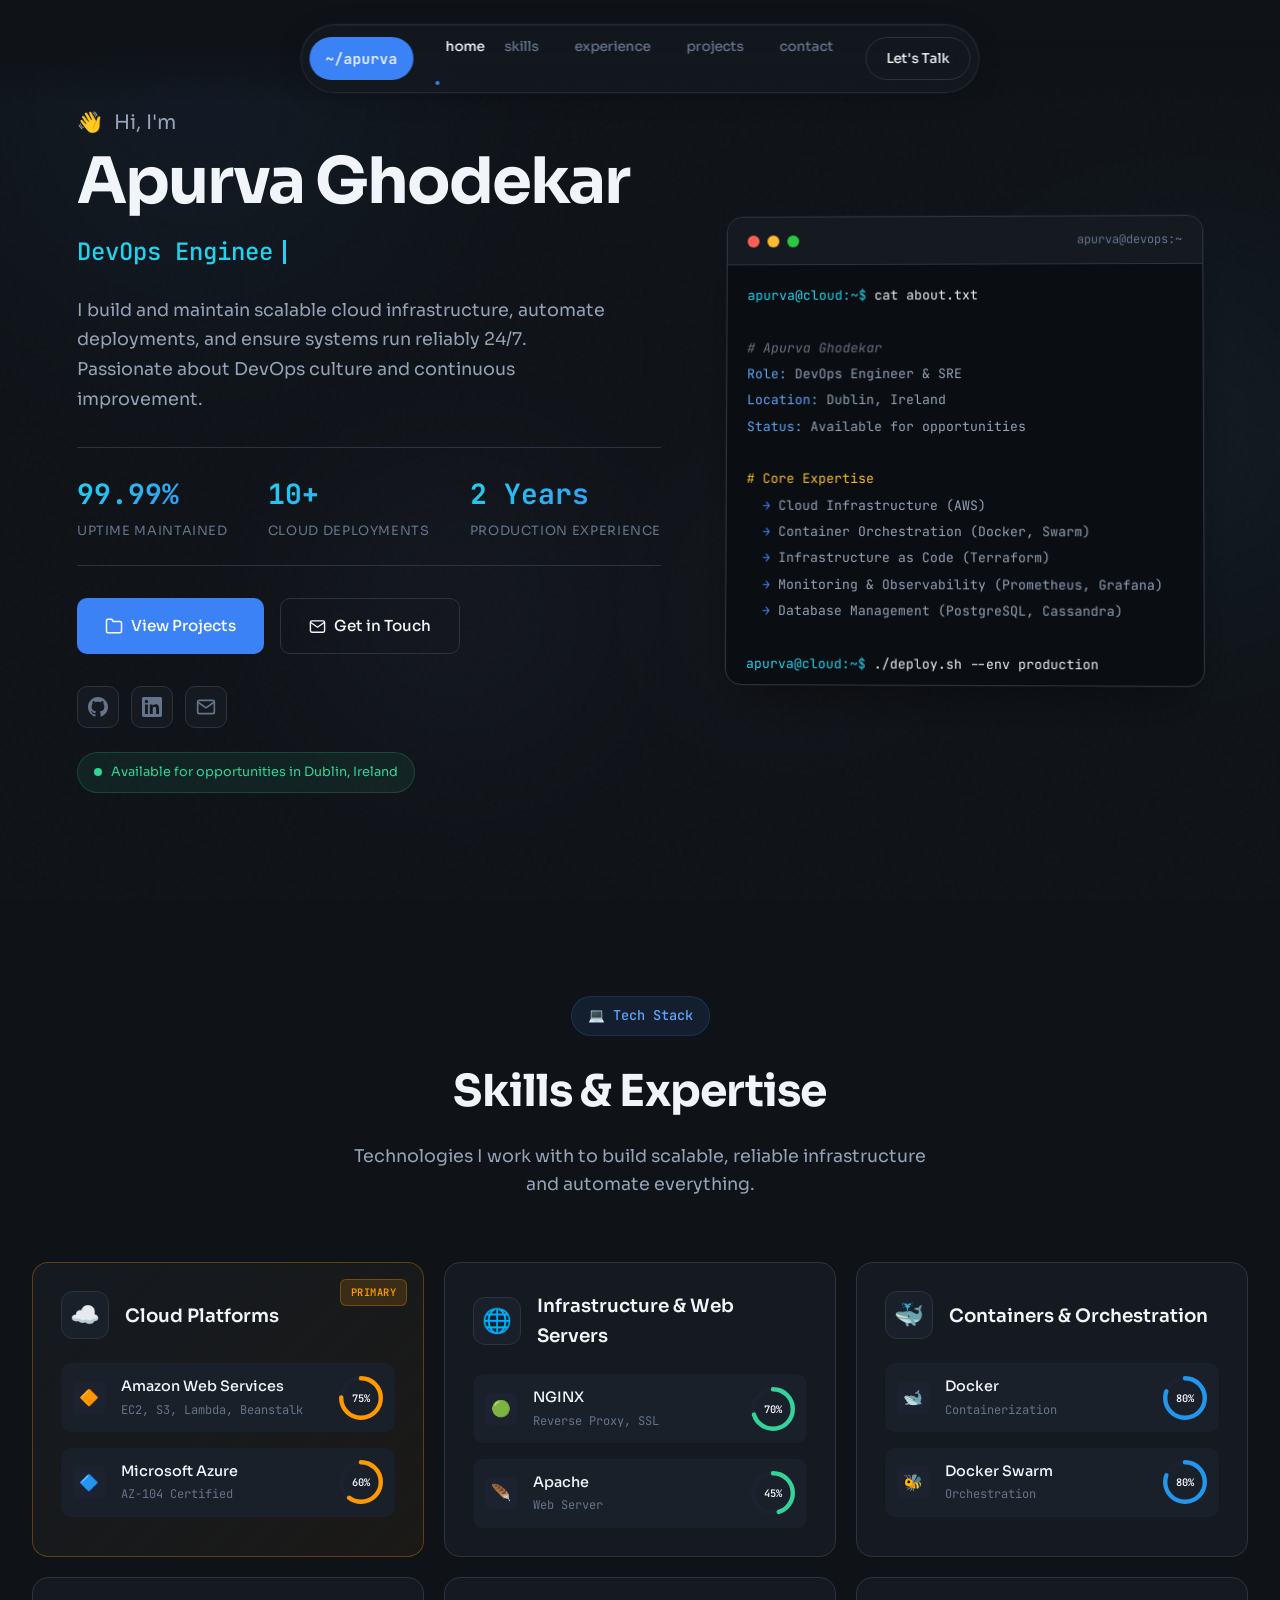
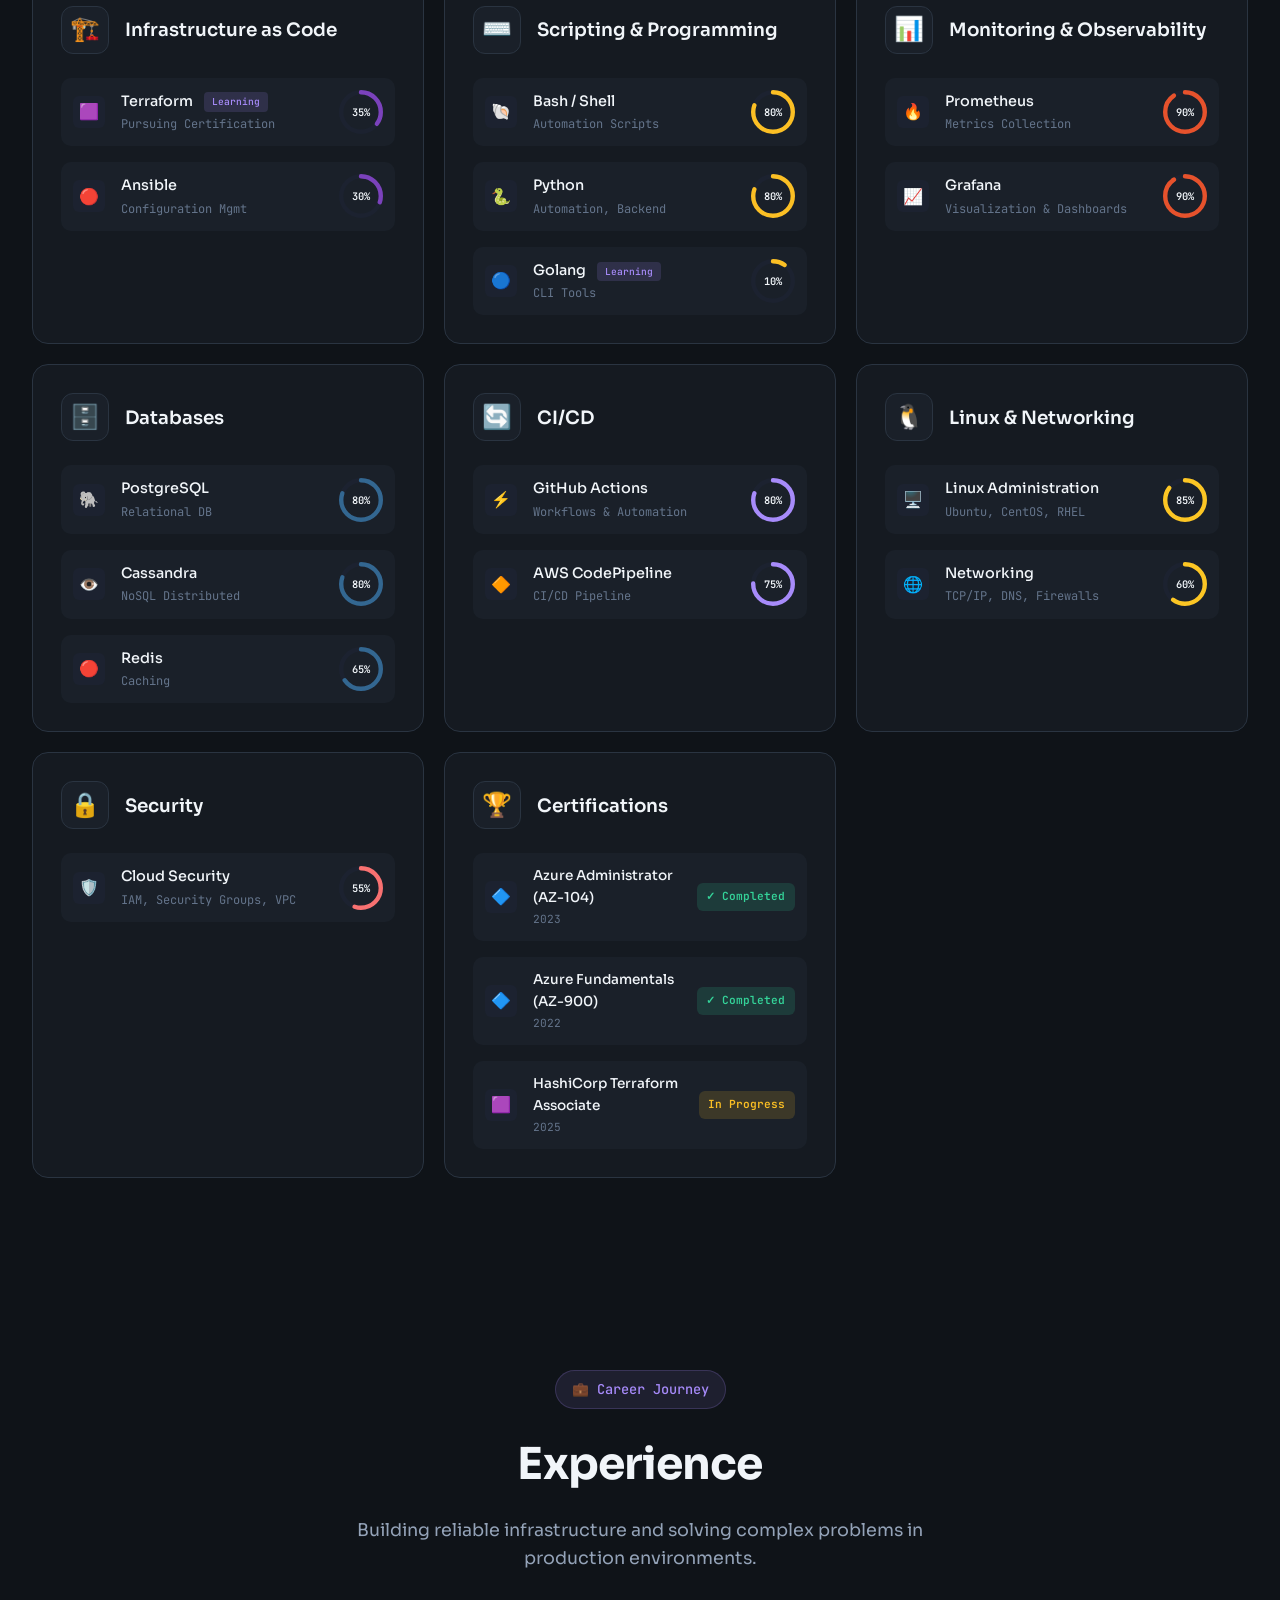
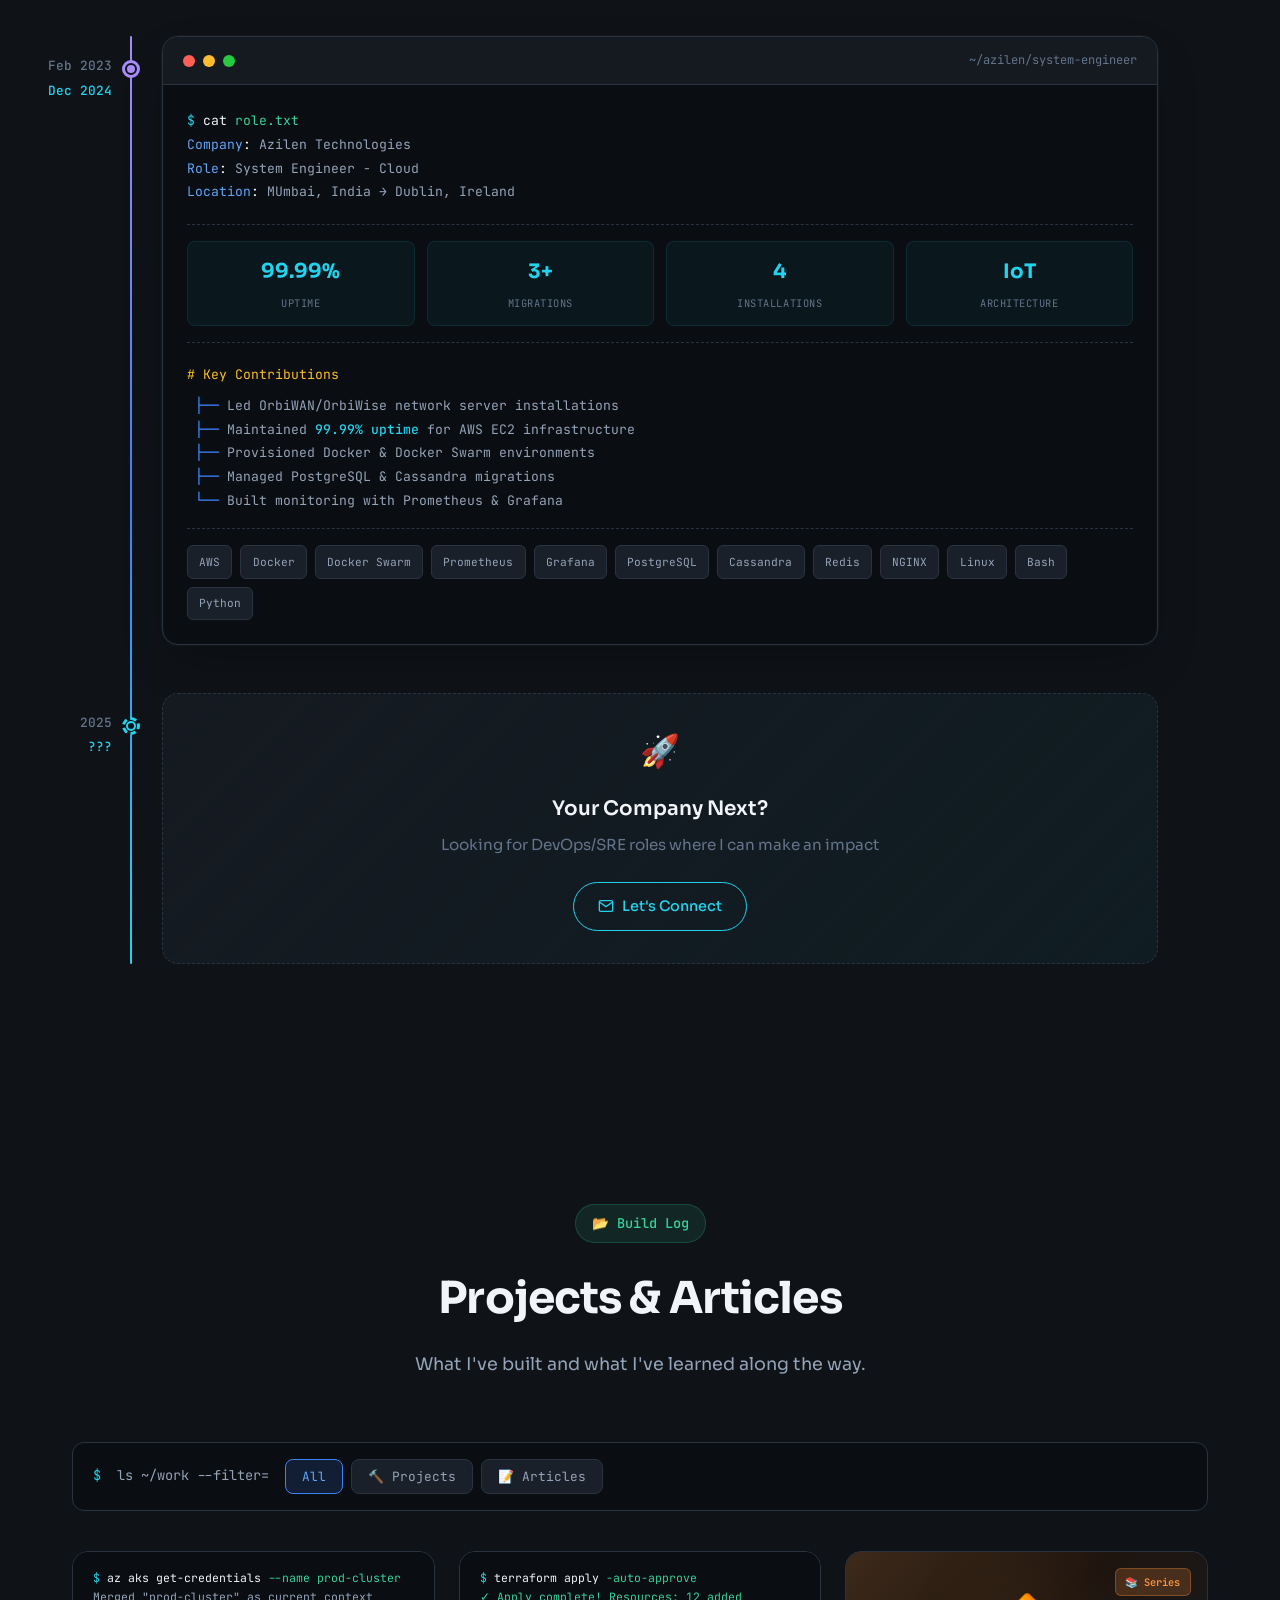
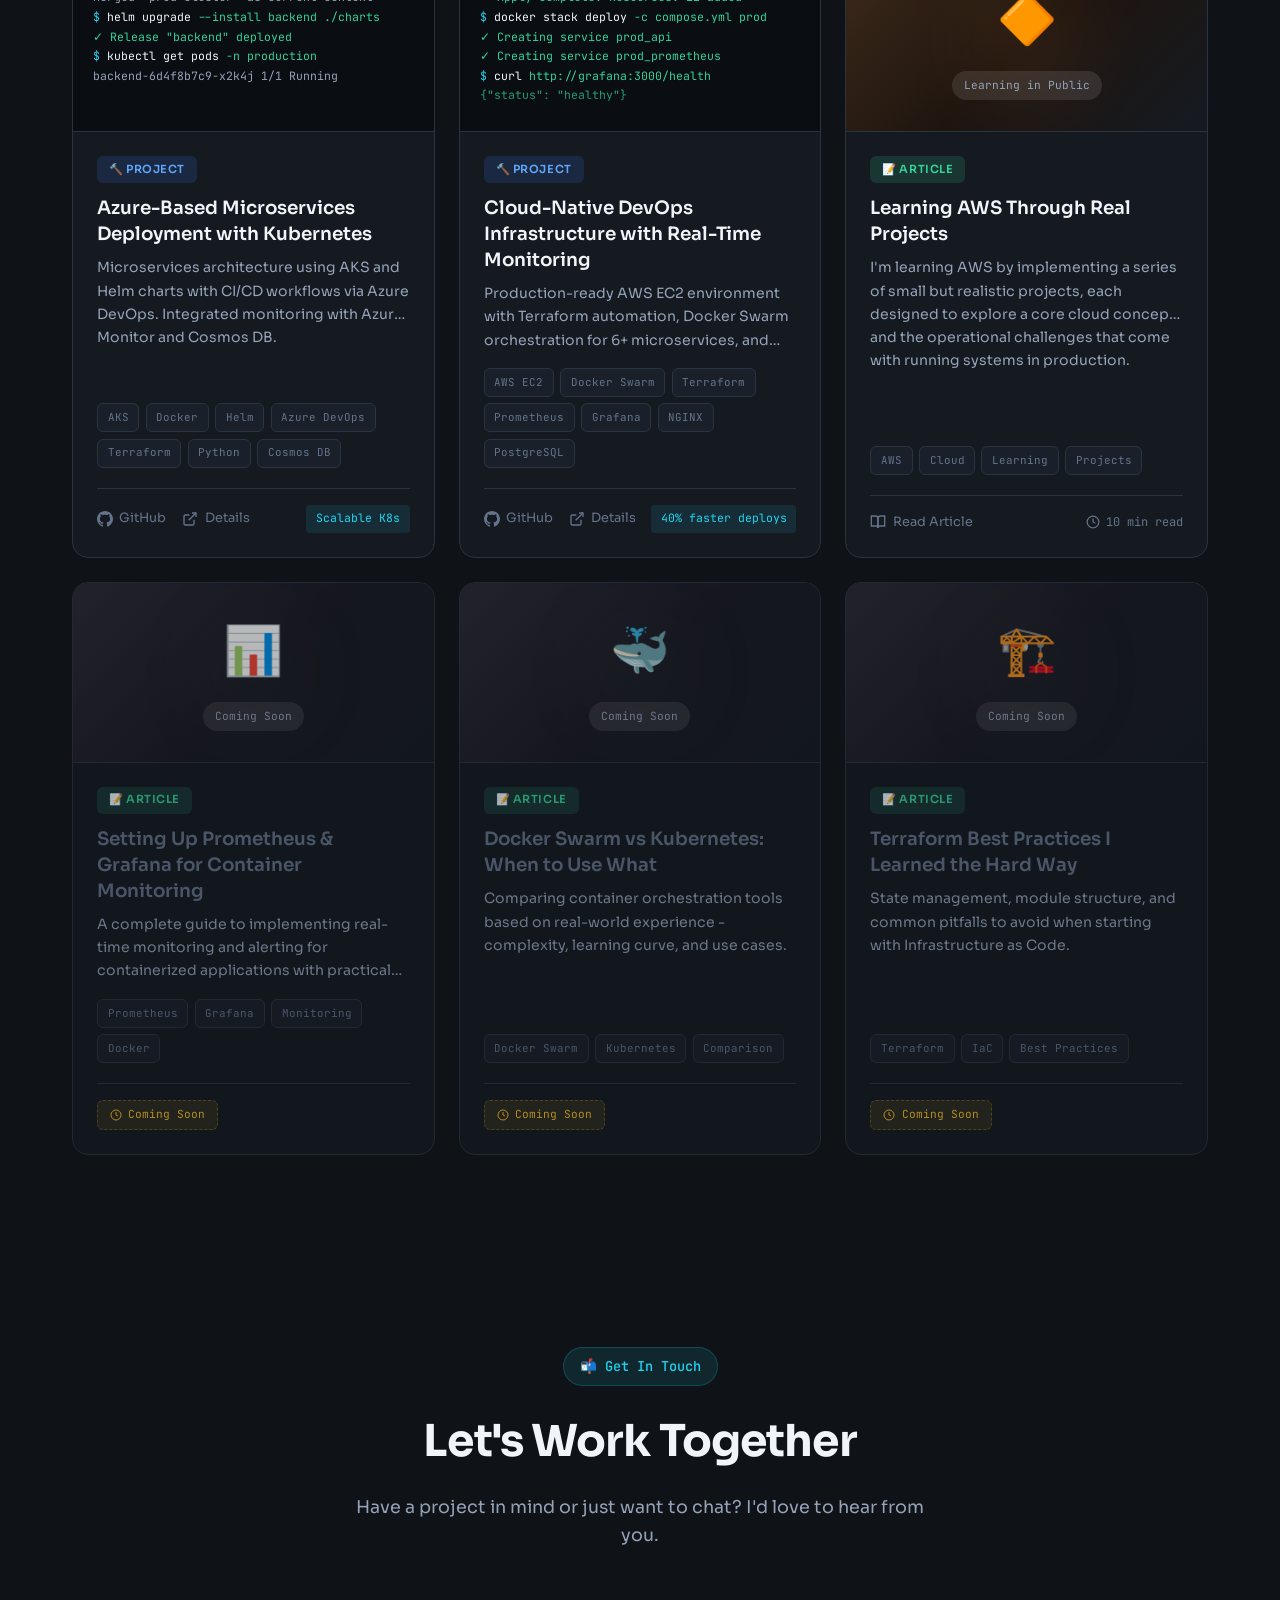
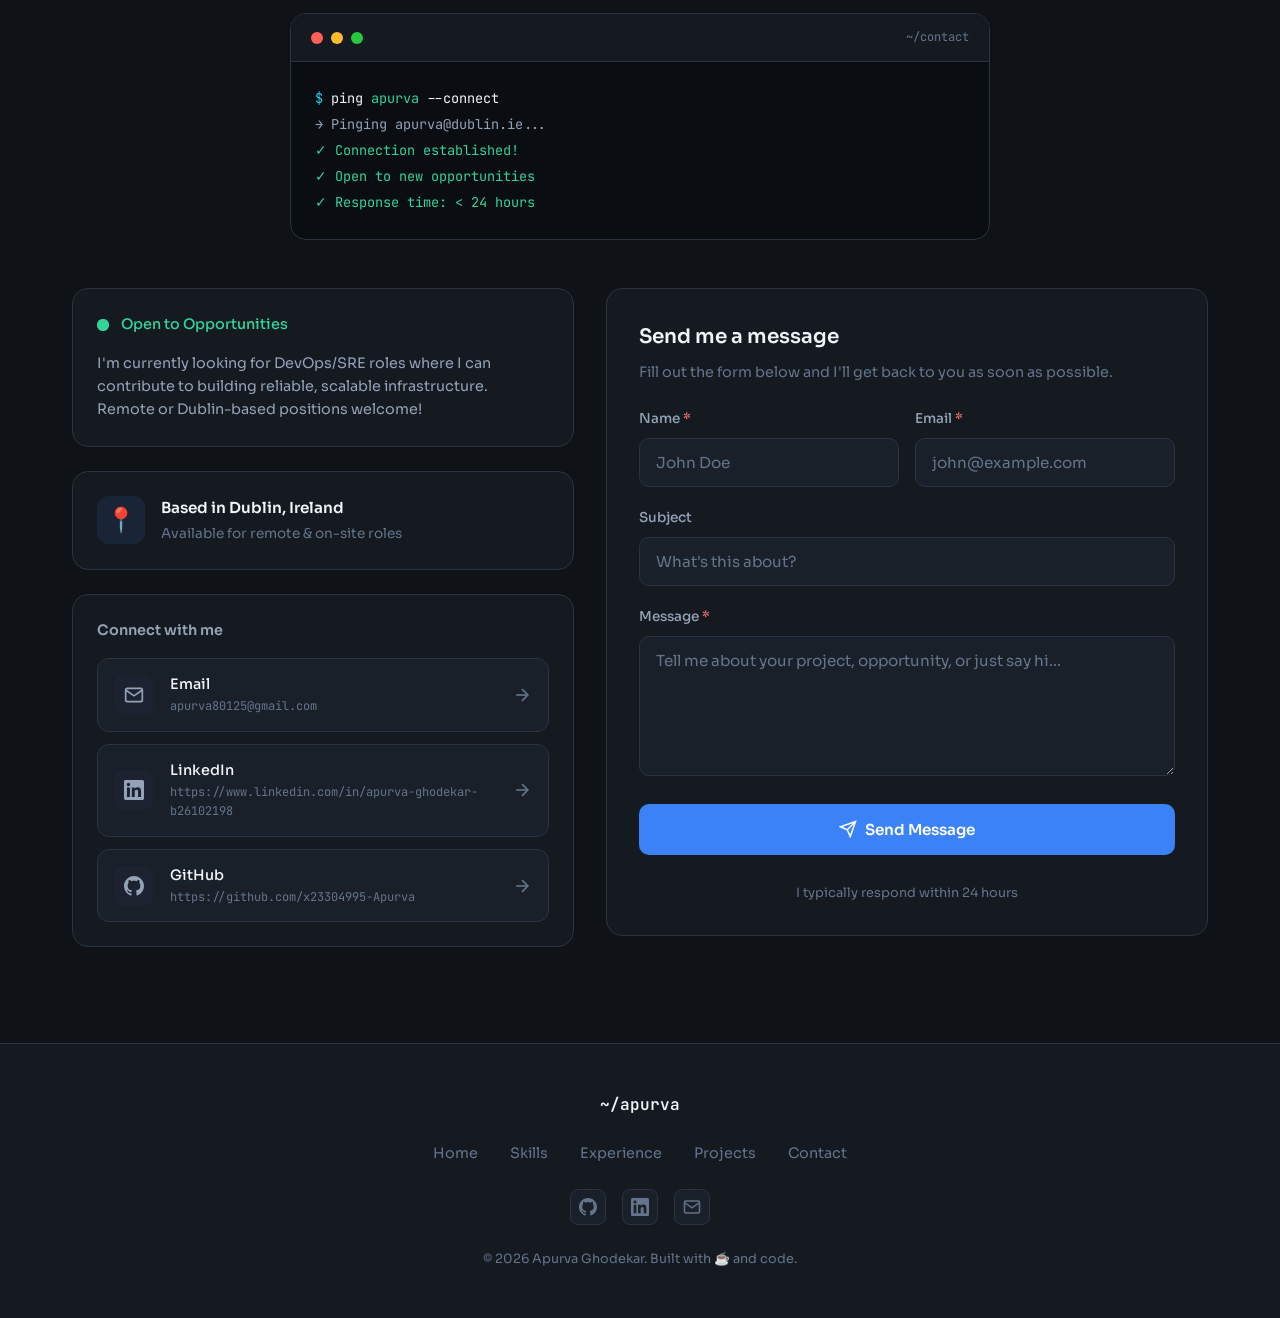
==== index.html @ 7b45c654 "Test auto-deploy" ====
<!-- test -->
<!DOCTYPE html>
<html lang="en">
<head>
    <meta charset="UTF-8">
    <meta name="viewport" content="width=device-width, initial-scale=1.0">
    <title>Apurva Ghodekar | DevOps Engineer</title>
    <meta name="description" content="DevOps Engineer & SRE based in Dublin, Ireland. Building scalable cloud infrastructure with AWS, Docker, Terraform, and more.">
    <link rel="preconnect" href="https://fonts.googleapis.com">
    <link rel="preconnect" href="https://fonts.gstatic.com" crossorigin>
    <link href="https://fonts.googleapis.com/css2?family=JetBrains+Mono:wght@400;500;600&family=Sora:wght@300;400;500;600;700&display=swap" rel="stylesheet">
    <link rel="stylesheet" href="css/base.css">
    <link rel="stylesheet" href="css/sections.css">
    <link rel="stylesheet" href="css/contact-footer.css">
</head>
<body>
    <!-- Atmospheric Background -->
    <div class="bg-atmosphere">
        <div class="orb orb-1"></div>
        <div class="orb orb-2"></div>
        <div class="orb orb-3"></div>
        <div class="orb orb-4"></div>
        <div class="grid-overlay"></div>
        <div class="noise"></div>
    </div>
    <div class="nav-fade"></div>
    
    <!-- Navigation -->
    <div class="nav-wrapper" id="nav-wrapper">
        <nav>
            <a href="#home" class="logo">~/apurva</a>
            <ul class="nav-links">
                <li><a href="#home" class="active">home</a></li>
                <li><a href="#skills">skills</a></li>
                <li><a href="#experience">experience</a></li>
                <li><a href="#projects">projects</a></li>
                <li><a href="#contact">contact</a></li>
            </ul>
            <a href="#contact" class="nav-cta">Let's Talk</a>
            <button class="mobile-menu-btn" id="mobile-menu-btn" aria-label="Open menu">
                <svg width="24" height="24" viewBox="0 0 24 24" fill="none" stroke="currentColor" stroke-width="2">
                    <line x1="3" y1="6" x2="21" y2="6"></line>
                    <line x1="3" y1="12" x2="21" y2="12"></line>
                    <line x1="3" y1="18" x2="21" y2="18"></line>
                </svg>
            </button>
        </nav>
    </div>
    
    <!-- Mobile Menu -->
    <div class="mobile-menu" id="mobile-menu">
        <button class="mobile-menu-close" id="mobile-menu-close">&times;</button>
        <a href="#home">Home</a>
        <a href="#skills">Skills</a>
        <a href="#experience">Experience</a>
        <a href="#projects">Projects</a>
        <a href="#contact">Contact</a>
    </div>

    <main>
        <!-- HERO SECTION -->
        <section class="hero" id="home">
            <div class="hero-container">
                <div class="hero-left">
                    <p class="greeting"><span class="wave">👋</span> Hi, I'm</p>
                    <h1>Apurva Ghodekar</h1>
                    <div class="title-wrapper">
                        <span class="typewriter-text" id="typewriter"></span>
                        <span class="cursor"></span>
                    </div>
                    <p class="hero-description">I build and maintain scalable cloud infrastructure, automate deployments, and ensure systems run reliably 24/7. Passionate about DevOps culture and continuous improvement.</p>
                    <div class="hero-stats">
                        <div class="stat"><span class="stat-value">99.99%</span><span class="stat-label">Uptime Maintained</span></div>
                        <div class="stat"><span class="stat-value">10+</span><span class="stat-label">Cloud Deployments</span></div>
                        <div class="stat"><span class="stat-value">2 Years</span><span class="stat-label">Production Experience</span></div>
                    </div>
                    <div class="hero-buttons">
                        <a href="#projects" class="btn-primary"><svg width="18" height="18" viewBox="0 0 24 24" fill="none" stroke="currentColor" stroke-width="2"><path d="M22 19a2 2 0 0 1-2 2H4a2 2 0 0 1-2-2V5a2 2 0 0 1 2-2h5l2 3h9a2 2 0 0 1 2 2z"></path></svg>View Projects</a>
                        <a href="#contact" class="btn-secondary"><svg width="17" height="17" viewBox="0 0 24 24" fill="none" stroke="currentColor" stroke-width="2"><path d="M4 4h16c1.1 0 2 .9 2 2v12c0 1.1-.9 2-2 2H4c-1.1 0-2-.9-2-2V6c0-1.1.9-2 2-2z"></path><polyline points="22,6 12,13 2,6"></polyline></svg>Get in Touch</a>
                    </div>
                    <div class="social-links">
                        <a href="https://github.com/x23304995-Apurva" class="social-link" aria-label="GitHub" target="_blank" rel="noopener noreferrer">  <svg viewBox="0 0 24 24" fill="currentColor"><path d="M12 0c-6.626 0-12 5.373-12 12 0 5.302 3.438 9.8 8.207 11.387.599.111.793-.261.793-.577v-2.234c-3.338.726-4.033-1.416-4.033-1.416-.546-1.387-1.333-1.756-1.333-1.756-1.089-.745.083-.729.083-.729 1.205.084 1.839 1.237 1.839 1.237 1.07 1.834 2.807 1.304 3.492.997.107-.775.418-1.305.762-1.604-2.665-.305-5.467-1.334-5.467-5.931 0-1.311.469-2.381 1.236-3.221-.124-.303-.535-1.524.117-3.176 0 0 1.008-.322 3.301 1.23.957-.266 1.983-.399 3.003-.404 1.02.005 2.047.138 3.006.404 2.291-1.552 3.297-1.23 3.297-1.23.653 1.653.242 2.874.118 3.176.77.84 1.235 1.911 1.235 3.221 0 4.609-2.807 5.624-5.479 5.921.43.372.823 1.102.823 2.222v3.293c0 .319.192.694.801.576 4.765-1.589 8.199-6.086 8.199-11.386 0-6.627-5.373-12-12-12z"/></svg></a>
                        <a href="https://www.linkedin.com/in/apurva-ghodekar-b26102198" class="social-link" aria-label="LinkedIn" target="_blank" rel="noopener noreferrer"><svg viewBox="0 0 24 24" fill="currentColor"><path d="M20.447 20.452h-3.554v-5.569c0-1.328-.027-3.037-1.852-3.037-1.853 0-2.136 1.445-2.136 2.939v5.667H9.351V9h3.414v1.561h.046c.477-.9 1.637-1.85 3.37-1.85 3.601 0 4.267 2.37 4.267 5.455v6.286zM5.337 7.433c-1.144 0-2.063-.926-2.063-2.065 0-1.138.92-2.063 2.063-2.063 1.14 0 2.064.925 2.064 2.063 0 1.139-.925 2.065-2.064 2.065zm1.782 13.019H3.555V9h3.564v11.452zM22.225 0H1.771C.792 0 0 .774 0 1.729v20.542C0 23.227.792 24 1.771 24h20.451C23.2 24 24 23.227 24 22.271V1.729C24 .774 23.2 0 22.222 0h.003z"/></svg></a>
                        <a href="mailto:apurva80125@gmail.com" class="social-link" aria-label="Email"><svg viewBox="0 0 24 24" fill="none" stroke="currentColor" stroke-width="2"><path d="M4 4h16c1.1 0 2 .9 2 2v12c0 1.1-.9 2-2 2H4c-1.1 0-2-.9-2-2V6c0-1.1.9-2 2-2z"></path><polyline points="22,6 12,13 2,6"></polyline></svg></a>
                    </div>
                    <div class="availability-badge"><span class="availability-dot"></span>Available for opportunities in Dublin, Ireland</div>
                </div>
                <div class="hero-right">
                    <div class="terminal">
                        <div class="terminal-header">
                            <div class="terminal-buttons"><span class="terminal-btn red"></span><span class="terminal-btn yellow"></span><span class="terminal-btn green"></span></div>
                            <span class="terminal-title">apurva@devops:~</span>
                        </div>
                        <div class="terminal-body" id="terminal-content"></div>
                    </div>
                </div>
            </div>
        </section>

        <!-- SKILLS SECTION -->
        <section class="skills-section" id="skills">
            <div class="section-header">
                <span class="section-label"><span>💻</span> Tech Stack</span>
                <h2 class="section-title">Skills & Expertise</h2>
                <p class="section-subtitle">Technologies I work with to build scalable, reliable infrastructure and automate everything.</p>
            </div>
            <div class="skills-grid">
                <!-- Cloud Platforms -->
                <div class="skill-card cloud highlight">
                    <span class="highlight-badge">Primary</span>
                    <div class="card-header"><div class="card-icon">☁️</div><h3 class="card-title">Cloud Platforms</h3></div>
                    <div class="skills-list">
                        <div class="skill-item"><div class="skill-logo">🔶</div><div class="skill-info"><div class="skill-name">Amazon Web Services</div><div class="skill-detail">EC2, S3, Lambda, Beanstalk</div></div><div class="circular-progress" data-progress="75"><svg viewBox="0 0 40 40"><circle class="bg-circle" cx="20" cy="20" r="18"></circle><circle class="progress-circle" cx="20" cy="20" r="18"></circle></svg><span class="percentage">75%</span></div></div>
                        <div class="skill-item"><div class="skill-logo">🔷</div><div class="skill-info"><div class="skill-name">Microsoft Azure</div><div class="skill-detail">AZ-104 Certified</div></div><div class="circular-progress" data-progress="60"><svg viewBox="0 0 40 40"><circle class="bg-circle" cx="20" cy="20" r="18"></circle><circle class="progress-circle" cx="20" cy="20" r="18"></circle></svg><span class="percentage">60%</span></div></div>
                    </div>
                </div>
                <!-- Infrastructure -->
                <div class="skill-card infrastructure">
                    <div class="card-header"><div class="card-icon">🌐</div><h3 class="card-title">Infrastructure & Web Servers</h3></div>
                    <div class="skills-list">
                        <div class="skill-item"><div class="skill-logo">🟢</div><div class="skill-info"><div class="skill-name">NGINX</div><div class="skill-detail">Reverse Proxy, SSL</div></div><div class="circular-progress" data-progress="70"><svg viewBox="0 0 40 40"><circle class="bg-circle" cx="20" cy="20" r="18"></circle><circle class="progress-circle" cx="20" cy="20" r="18"></circle></svg><span class="percentage">70%</span></div></div>
                        <div class="skill-item"><div class="skill-logo">🪶</div><div class="skill-info"><div class="skill-name">Apache</div><div class="skill-detail">Web Server</div></div><div class="circular-progress" data-progress="45"><svg viewBox="0 0 40 40"><circle class="bg-circle" cx="20" cy="20" r="18"></circle><circle class="progress-circle" cx="20" cy="20" r="18"></circle></svg><span class="percentage">45%</span></div></div>
                    </div>
                </div>
                <!-- Containers -->
                <div class="skill-card containers">
                    <div class="card-header"><div class="card-icon">🐳</div><h3 class="card-title">Containers & Orchestration</h3></div>
                    <div class="skills-list">
                        <div class="skill-item"><div class="skill-logo">🐋</div><div class="skill-info"><div class="skill-name">Docker</div><div class="skill-detail">Containerization</div></div><div class="circular-progress" data-progress="80"><svg viewBox="0 0 40 40"><circle class="bg-circle" cx="20" cy="20" r="18"></circle><circle class="progress-circle" cx="20" cy="20" r="18"></circle></svg><span class="percentage">80%</span></div></div>
                        <div class="skill-item"><div class="skill-logo">🐝</div><div class="skill-info"><div class="skill-name">Docker Swarm</div><div class="skill-detail">Orchestration</div></div><div class="circular-progress" data-progress="80"><svg viewBox="0 0 40 40"><circle class="bg-circle" cx="20" cy="20" r="18"></circle><circle class="progress-circle" cx="20" cy="20" r="18"></circle></svg><span class="percentage">80%</span></div></div>
                    </div>
                </div>
                <!-- IaC -->
                <div class="skill-card iac">
                    <div class="card-header"><div class="card-icon">🏗️</div><h3 class="card-title">Infrastructure as Code</h3></div>
                    <div class="skills-list">
                        <div class="skill-item"><div class="skill-logo">🟪</div><div class="skill-info"><div class="skill-name">Terraform <span class="learning-badge">Learning</span></div><div class="skill-detail">Pursuing Certification</div></div><div class="circular-progress" data-progress="35"><svg viewBox="0 0 40 40"><circle class="bg-circle" cx="20" cy="20" r="18"></circle><circle class="progress-circle" cx="20" cy="20" r="18"></circle></svg><span class="percentage">35%</span></div></div>
                        <div class="skill-item"><div class="skill-logo">🔴</div><div class="skill-info"><div class="skill-name">Ansible</div><div class="skill-detail">Configuration Mgmt</div></div><div class="circular-progress" data-progress="30"><svg viewBox="0 0 40 40"><circle class="bg-circle" cx="20" cy="20" r="18"></circle><circle class="progress-circle" cx="20" cy="20" r="18"></circle></svg><span class="percentage">30%</span></div></div>
                    </div>
                </div>
                <!-- Scripting -->
                <div class="skill-card scripting">
                    <div class="card-header"><div class="card-icon">⌨️</div><h3 class="card-title">Scripting & Programming</h3></div>
                    <div class="skills-list">
                        <div class="skill-item"><div class="skill-logo">🐚</div><div class="skill-info"><div class="skill-name">Bash / Shell</div><div class="skill-detail">Automation Scripts</div></div><div class="circular-progress" data-progress="80"><svg viewBox="0 0 40 40"><circle class="bg-circle" cx="20" cy="20" r="18"></circle><circle class="progress-circle" cx="20" cy="20" r="18"></circle></svg><span class="percentage">80%</span></div></div>
                        <div class="skill-item"><div class="skill-logo">🐍</div><div class="skill-info"><div class="skill-name">Python</div><div class="skill-detail">Automation, Backend</div></div><div class="circular-progress" data-progress="80"><svg viewBox="0 0 40 40"><circle class="bg-circle" cx="20" cy="20" r="18"></circle><circle class="progress-circle" cx="20" cy="20" r="18"></circle></svg><span class="percentage">80%</span></div></div>
                        <div class="skill-item"><div class="skill-logo">🔵</div><div class="skill-info"><div class="skill-name">Golang <span class="learning-badge">Learning</span></div><div class="skill-detail">CLI Tools</div></div><div class="circular-progress" data-progress="10"><svg viewBox="0 0 40 40"><circle class="bg-circle" cx="20" cy="20" r="18"></circle><circle class="progress-circle" cx="20" cy="20" r="18"></circle></svg><span class="percentage">10%</span></div></div>
                    </div>
                </div>
                <!-- Monitoring -->
                <div class="skill-card monitoring">
                    <div class="card-header"><div class="card-icon">📊</div><h3 class="card-title">Monitoring & Observability</h3></div>
                    <div class="skills-list">
                        <div class="skill-item"><div class="skill-logo">🔥</div><div class="skill-info"><div class="skill-name">Prometheus</div><div class="skill-detail">Metrics Collection</div></div><div class="circular-progress" data-progress="90"><svg viewBox="0 0 40 40"><circle class="bg-circle" cx="20" cy="20" r="18"></circle><circle class="progress-circle" cx="20" cy="20" r="18"></circle></svg><span class="percentage">90%</span></div></div>
                        <div class="skill-item"><div class="skill-logo">📈</div><div class="skill-info"><div class="skill-name">Grafana</div><div class="skill-detail">Visualization & Dashboards</div></div><div class="circular-progress" data-progress="90"><svg viewBox="0 0 40 40"><circle class="bg-circle" cx="20" cy="20" r="18"></circle><circle class="progress-circle" cx="20" cy="20" r="18"></circle></svg><span class="percentage">90%</span></div></div>
                    </div>
                </div>
                <!-- Databases -->
                <div class="skill-card databases">
                    <div class="card-header"><div class="card-icon">🗄️</div><h3 class="card-title">Databases</h3></div>
                    <div class="skills-list">
                        <div class="skill-item"><div class="skill-logo">🐘</div><div class="skill-info"><div class="skill-name">PostgreSQL</div><div class="skill-detail">Relational DB</div></div><div class="circular-progress" data-progress="80"><svg viewBox="0 0 40 40"><circle class="bg-circle" cx="20" cy="20" r="18"></circle><circle class="progress-circle" cx="20" cy="20" r="18"></circle></svg><span class="percentage">80%</span></div></div>
                        <div class="skill-item"><div class="skill-logo">👁️</div><div class="skill-info"><div class="skill-name">Cassandra</div><div class="skill-detail">NoSQL Distributed</div></div><div class="circular-progress" data-progress="80"><svg viewBox="0 0 40 40"><circle class="bg-circle" cx="20" cy="20" r="18"></circle><circle class="progress-circle" cx="20" cy="20" r="18"></circle></svg><span class="percentage">80%</span></div></div>
                        <div class="skill-item"><div class="skill-logo">🔴</div><div class="skill-info"><div class="skill-name">Redis</div><div class="skill-detail">Caching</div></div><div class="circular-progress" data-progress="65"><svg viewBox="0 0 40 40"><circle class="bg-circle" cx="20" cy="20" r="18"></circle><circle class="progress-circle" cx="20" cy="20" r="18"></circle></svg><span class="percentage">65%</span></div></div>
                    </div>
                </div>
                <!-- CI/CD -->
                <div class="skill-card cicd">
                    <div class="card-header"><div class="card-icon">🔄</div><h3 class="card-title">CI/CD</h3></div>
                    <div class="skills-list">
                        <div class="skill-item"><div class="skill-logo">⚡</div><div class="skill-info"><div class="skill-name">GitHub Actions</div><div class="skill-detail">Workflows & Automation</div></div><div class="circular-progress" data-progress="80"><svg viewBox="0 0 40 40"><circle class="bg-circle" cx="20" cy="20" r="18"></circle><circle class="progress-circle" cx="20" cy="20" r="18"></circle></svg><span class="percentage">80%</span></div></div>
                        <div class="skill-item"><div class="skill-logo">🔶</div><div class="skill-info"><div class="skill-name">AWS CodePipeline</div><div class="skill-detail">CI/CD Pipeline</div></div><div class="circular-progress" data-progress="75"><svg viewBox="0 0 40 40"><circle class="bg-circle" cx="20" cy="20" r="18"></circle><circle class="progress-circle" cx="20" cy="20" r="18"></circle></svg><span class="percentage">75%</span></div></div>
                    </div>
                </div>
                <!-- Linux & Networking -->
                <div class="skill-card linux">
                    <div class="card-header"><div class="card-icon">🐧</div><h3 class="card-title">Linux & Networking</h3></div>
                    <div class="skills-list">
                        <div class="skill-item"><div class="skill-logo">🖥️</div><div class="skill-info"><div class="skill-name">Linux Administration</div><div class="skill-detail">Ubuntu, CentOS, RHEL</div></div><div class="circular-progress" data-progress="85"><svg viewBox="0 0 40 40"><circle class="bg-circle" cx="20" cy="20" r="18"></circle><circle class="progress-circle" cx="20" cy="20" r="18"></circle></svg><span class="percentage">85%</span></div></div>
                        <div class="skill-item"><div class="skill-logo">🌐</div><div class="skill-info"><div class="skill-name">Networking</div><div class="skill-detail">TCP/IP, DNS, Firewalls</div></div><div class="circular-progress" data-progress="60"><svg viewBox="0 0 40 40"><circle class="bg-circle" cx="20" cy="20" r="18"></circle><circle class="progress-circle" cx="20" cy="20" r="18"></circle></svg><span class="percentage">60%</span></div></div>
                    </div>
                </div>
                <!-- Security -->
                <div class="skill-card security">
                    <div class="card-header"><div class="card-icon">🔒</div><h3 class="card-title">Security</h3></div>
                    <div class="skills-list">
                        <div class="skill-item"><div class="skill-logo">🛡️</div><div class="skill-info"><div class="skill-name">Cloud Security</div><div class="skill-detail">IAM, Security Groups, VPC</div></div><div class="circular-progress" data-progress="55"><svg viewBox="0 0 40 40"><circle class="bg-circle" cx="20" cy="20" r="18"></circle><circle class="progress-circle" cx="20" cy="20" r="18"></circle></svg><span class="percentage">55%</span></div></div>
                    </div>
                </div>
                <!-- Certifications -->
                <div class="skill-card certifications">
                    <div class="card-header"><div class="card-icon">🏆</div><h3 class="card-title">Certifications</h3></div>
                    <div class="skills-list">
                        <div class="cert-item"><div class="cert-logo">🔷</div><div class="cert-info"><div class="cert-name">Azure Administrator (AZ-104)</div><div class="cert-year">2023</div></div><span class="cert-badge completed">✓ Completed</span></div>
                        <div class="cert-item"><div class="cert-logo">🔷</div><div class="cert-info"><div class="cert-name">Azure Fundamentals (AZ-900)</div><div class="cert-year">2022</div></div><span class="cert-badge completed">✓ Completed</span></div>
                        <div class="cert-item"><div class="cert-logo">🟪</div><div class="cert-info"><div class="cert-name">HashiCorp Terraform Associate</div><div class="cert-year">2025</div></div><span class="cert-badge progress">In Progress</span></div>
                    </div>
                </div>
            </div>
        </section>

        <!-- EXPERIENCE SECTION -->
        <section class="experience-section" id="experience">
            <div class="section-header">
                <span class="section-label"><span>💼</span> Career Journey</span>
                <h2 class="section-title">Experience</h2>
                <p class="section-subtitle">Building reliable infrastructure and solving complex problems in production environments.</p>
            </div>
            <div class="timeline">
                <div class="timeline-item">
                    <div class="timeline-dot"></div>
                    <div class="timeline-date">Feb 2023<span class="end-date">Dec 2024</span></div>
                    <div class="exp-terminal-card">
                        <div class="exp-terminal-header">
                            <div class="terminal-buttons"><span class="terminal-btn red"></span><span class="terminal-btn yellow"></span><span class="terminal-btn green"></span></div>
                            <span class="terminal-title">~/azilen/system-engineer</span>
                        </div>
                        <div class="exp-terminal-body">
                            <span class="term-line"><span class="term-prompt">$</span> <span class="term-cmd">cat</span> <span class="term-string">role.txt</span></span>
                            <span class="term-line"><span class="term-key">Company</span>: <span class="term-value">Azilen Technologies</span></span>
                            <span class="term-line"><span class="term-key">Role</span>: <span class="term-value">System Engineer - Cloud</span></span>
                            <span class="term-line"><span class="term-key">Location</span>: <span class="term-value">MUmbai, India → Dublin, Ireland</span></span>
                            <div class="impact-stats">
                                <div class="impact-stat"><span class="impact-value">99.99%</span><span class="impact-label">Uptime</span></div>
                                <div class="impact-stat"><span class="impact-value">3+</span><span class="impact-label">Migrations</span></div>
                                <div class="impact-stat"><span class="impact-value">4</span><span class="impact-label">Installations</span></div>
                                <div class="impact-stat"><span class="impact-value">IoT</span><span class="impact-label">Architecture</span></div>
                            </div>
                            <span class="term-heading"># Key Contributions</span>
                            <span class="term-tree-item"><span class="term-tree">├──</span> Led OrbiWAN/OrbiWise network server installations</span>
                            <span class="term-tree-item"><span class="term-tree">├──</span> Maintained <span class="term-highlight">99.99% uptime</span> for AWS EC2 infrastructure</span>
                            <span class="term-tree-item"><span class="term-tree">├──</span> Provisioned Docker & Docker Swarm environments</span>
                            <span class="term-tree-item"><span class="term-tree">├──</span> Managed PostgreSQL & Cassandra migrations</span>
                            <span class="term-tree-item"><span class="term-tree">└──</span> Built monitoring with Prometheus & Grafana</span>
                            <div class="exp-tech-stack">
                                <span class="exp-tech-tag">AWS</span><span class="exp-tech-tag">Docker</span><span class="exp-tech-tag">Docker Swarm</span><span class="exp-tech-tag">Prometheus</span><span class="exp-tech-tag">Grafana</span><span class="exp-tech-tag">PostgreSQL</span><span class="exp-tech-tag">Cassandra</span><span class="exp-tech-tag">Redis</span><span class="exp-tech-tag">NGINX</span><span class="exp-tech-tag">Linux</span><span class="exp-tech-tag">Bash</span><span class="exp-tech-tag">Python</span>
                            </div>
                        </div>
                    </div>
                </div>
                <div class="timeline-item future">
                    <div class="timeline-dot"></div>
                    <div class="timeline-date">2025<span class="end-date">???</span></div>
                    <div class="future-card">
                        <div class="future-icon">🚀</div>
                        <h3 class="future-title">Your Company Next?</h3>
                        <p class="future-subtitle">Looking for DevOps/SRE roles where I can make an impact</p>
                        <a href="#contact" class="future-btn"><svg width="16" height="16" viewBox="0 0 24 24" fill="none" stroke="currentColor" stroke-width="2"><path d="M4 4h16c1.1 0 2 .9 2 2v12c0 1.1-.9 2-2 2H4c-1.1 0-2-.9-2-2V6c0-1.1.9-2 2-2z"></path><polyline points="22,6 12,13 2,6"></polyline></svg>Let's Connect</a>
                    </div>
                </div>
            </div>
        </section>

        <!-- PROJECTS & BLOG SECTION -->
        <section class="build-log-section" id="projects">
            <div class="section-header">
                <span class="section-label"><span>📂</span> Build Log</span>
                <h2 class="section-title">Projects & Articles</h2>
                <p class="section-subtitle">What I've built and what I've learned along the way.</p>
            </div>
            <div class="filter-bar">
                <span class="filter-prompt">$</span>
                <span class="filter-command">ls ~/work --filter=</span>
                <div class="filter-buttons">
                    <button class="filter-btn active" data-filter="all">All</button>
                    <button class="filter-btn" data-filter="project">🔨 Projects</button>
                    <button class="filter-btn" data-filter="article">📝 Articles</button>
                </div>
            </div>
            <div class="cards-grid">
                <!-- Project 1 -->
                <div class="project-card" data-type="project">
                    <div class="visual-terminal">
                        <span class="term-line"><span class="term-prompt">$</span> <span class="term-cmd">az aks get-credentials</span> <span class="term-string">--name prod-cluster</span></span>
                        <span class="term-line"><span class="term-output">Merged "prod-cluster" as current context</span></span>
                        <span class="term-line"><span class="term-prompt">$</span> <span class="term-cmd">helm upgrade</span> <span class="term-string">--install backend ./charts</span></span>
                        <span class="term-line"><span class="term-success">✓ Release "backend" deployed</span></span>
                        <span class="term-line"><span class="term-prompt">$</span> <span class="term-cmd">kubectl get pods</span> <span class="term-string">-n production</span></span>
                        <span class="term-line"><span class="term-output">backend-6d4f8b7c9-x2k4j   1/1   Running</span></span>
                    </div>
                    <div class="project-card-content">
                        <span class="project-card-type project">🔨 Project</span>
                        <h3 class="project-card-title">Azure-Based Microservices Deployment with Kubernetes</h3>
                        <p class="project-card-desc">Microservices architecture using AKS and Helm charts with CI/CD workflows via Azure DevOps. Integrated monitoring with Azure Monitor and Cosmos DB.</p>
                        <div class="project-card-tags"><span class="project-tag">AKS</span><span class="project-tag">Docker</span><span class="project-tag">Helm</span><span class="project-tag">Azure DevOps</span><span class="project-tag">Terraform</span><span class="project-tag">Python</span><span class="project-tag">Cosmos DB</span></div>
                        <div class="project-card-footer">
                            <div class="project-card-links">
                                <a href="#" class="project-card-link"><svg viewBox="0 0 24 24" fill="currentColor"><path d="M12 0c-6.626 0-12 5.373-12 12 0 5.302 3.438 9.8 8.207 11.387.599.111.793-.261.793-.577v-2.234c-3.338.726-4.033-1.416-4.033-1.416-.546-1.387-1.333-1.756-1.333-1.756-1.089-.745.083-.729.083-.729 1.205.084 1.839 1.237 1.839 1.237 1.07 1.834 2.807 1.304 3.492.997.107-.775.418-1.305.762-1.604-2.665-.305-5.467-1.334-5.467-5.931 0-1.311.469-2.381 1.236-3.221-.124-.303-.535-1.524.117-3.176 0 0 1.008-.322 3.301 1.23.957-.266 1.983-.399 3.003-.404 1.02.005 2.047.138 3.006.404 2.291-1.552 3.297-1.23 3.297-1.23.653 1.653.242 2.874.118 3.176.77.84 1.235 1.911 1.235 3.221 0 4.609-2.807 5.624-5.479 5.921.43.372.823 1.102.823 2.222v3.293c0 .319.192.694.801.576 4.765-1.589 8.199-6.086 8.199-11.386 0-6.627-5.373-12-12-12z"/></svg>GitHub</a>
                                <a href="#" class="project-card-link"><svg viewBox="0 0 24 24" fill="none" stroke="currentColor" stroke-width="2"><path d="M18 13v6a2 2 0 0 1-2 2H5a2 2 0 0 1-2-2V8a2 2 0 0 1 2-2h6"></path><polyline points="15 3 21 3 21 9"></polyline><line x1="10" y1="14" x2="21" y2="3"></line></svg>Details</a>
                            </div>
                            <span class="project-card-meta">Scalable K8s</span>
                        </div>
                    </div>
                </div>
                <!-- Project 2 -->
                <div class="project-card" data-type="project">
                    <div class="visual-terminal">
                        <span class="term-line"><span class="term-prompt">$</span> <span class="term-cmd">terraform apply</span> <span class="term-string">-auto-approve</span></span>
                        <span class="term-line"><span class="term-success">✓ Apply complete! Resources: 12 added</span></span>
                        <span class="term-line"><span class="term-prompt">$</span> <span class="term-cmd">docker stack deploy</span> <span class="term-string">-c compose.yml prod</span></span>
                        <span class="term-line"><span class="term-success">✓ Creating service prod_api</span></span>
                        <span class="term-line"><span class="term-success">✓ Creating service prod_prometheus</span></span>
                        <span class="term-line"><span class="term-prompt">$</span> <span class="term-cmd">curl</span> <span class="term-string">http://grafana:3000/health</span></span>
                        <span class="term-line"><span class="term-success">{"status": "healthy"}</span></span>
                    </div>
                    <div class="project-card-content">
                        <span class="project-card-type project">🔨 Project</span>
                        <h3 class="project-card-title">Cloud-Native DevOps Infrastructure with Real-Time Monitoring</h3>
                        <p class="project-card-desc">Production-ready AWS EC2 environment with Terraform automation, Docker Swarm orchestration for 6+ microservices, and Prometheus/Grafana observability pipeline.</p>
                        <div class="project-card-tags"><span class="project-tag">AWS EC2</span><span class="project-tag">Docker Swarm</span><span class="project-tag">Terraform</span><span class="project-tag">Prometheus</span><span class="project-tag">Grafana</span><span class="project-tag">NGINX</span><span class="project-tag">PostgreSQL</span></div>
                        <div class="project-card-footer">
                            <div class="project-card-links">
                                <a href="#" class="project-card-link"><svg viewBox="0 0 24 24" fill="currentColor"><path d="M12 0c-6.626 0-12 5.373-12 12 0 5.302 3.438 9.8 8.207 11.387.599.111.793-.261.793-.577v-2.234c-3.338.726-4.033-1.416-4.033-1.416-.546-1.387-1.333-1.756-1.333-1.756-1.089-.745.083-.729.083-.729 1.205.084 1.839 1.237 1.839 1.237 1.07 1.834 2.807 1.304 3.492.997.107-.775.418-1.305.762-1.604-2.665-.305-5.467-1.334-5.467-5.931 0-1.311.469-2.381 1.236-3.221-.124-.303-.535-1.524.117-3.176 0 0 1.008-.322 3.301 1.23.957-.266 1.983-.399 3.003-.404 1.02.005 2.047.138 3.006.404 2.291-1.552 3.297-1.23 3.297-1.23.653 1.653.242 2.874.118 3.176.77.84 1.235 1.911 1.235 3.221 0 4.609-2.807 5.624-5.479 5.921.43.372.823 1.102.823 2.222v3.293c0 .319.192.694.801.576 4.765-1.589 8.199-6.086 8.199-11.386 0-6.627-5.373-12-12-12z"/></svg>GitHub</a>
                                <a href="#" class="project-card-link"><svg viewBox="0 0 24 24" fill="none" stroke="currentColor" stroke-width="2"><path d="M18 13v6a2 2 0 0 1-2 2H5a2 2 0 0 1-2-2V8a2 2 0 0 1 2-2h6"></path><polyline points="15 3 21 3 21 9"></polyline><line x1="10" y1="14" x2="21" y2="3"></line></svg>Details</a>
                            </div>
                            <span class="project-card-meta">40% faster deploys</span>
                        </div>
                    </div>
                </div>
                <!-- Blog 1 -->
                <div class="project-card" data-type="article">
                    <div class="visual-gradient orange"><span class="series-badge">📚 Series</span><div class="gradient-content"><span class="gradient-icon">🔶</span><span class="gradient-badge">Learning in Public</span></div></div>
                    <div class="project-card-content">
                        <span class="project-card-type article">📝 Article</span>
                        <h3 class="project-card-title">Learning AWS Through Real Projects</h3>
                        <p class="project-card-desc">I'm learning AWS by implementing a series of small but realistic projects, each designed to explore a core cloud concept and the operational challenges that come with running systems in production.</p>
                        <div class="project-card-tags"><span class="project-tag">AWS</span><span class="project-tag">Cloud</span><span class="project-tag">Learning</span><span class="project-tag">Projects</span></div>
                        <div class="project-card-footer">
                            <a href="blog.html" class="project-card-link"><svg viewBox="0 0 24 24" fill="none" stroke="currentColor" stroke-width="2"><path d="M2 3h6a4 4 0 0 1 4 4v14a3 3 0 0 0-3-3H2z"></path><path d="M22 3h-6a4 4 0 0 0-4 4v14a3 3 0 0 1 3-3h7z"></path></svg>Read Article</a>
                            <span class="read-time"><svg viewBox="0 0 24 24" fill="none" stroke="currentColor" stroke-width="2"><circle cx="12" cy="12" r="10"></circle><polyline points="12 6 12 12 16 14"></polyline></svg>10 min read</span>
                        </div>
                    </div>
                </div>
                <!-- Coming Soon Cards -->
                <div class="project-card coming-soon" data-type="article">
                    <div class="visual-gradient gray"><div class="gradient-content"><span class="gradient-icon">📊</span><span class="gradient-badge">Coming Soon</span></div></div>
                    <div class="project-card-content">
                        <span class="project-card-type article">📝 Article</span>
                        <h3 class="project-card-title">Setting Up Prometheus & Grafana for Container Monitoring</h3>
                        <p class="project-card-desc">A complete guide to implementing real-time monitoring and alerting for containerized applications with practical examples.</p>
                        <div class="project-card-tags"><span class="project-tag">Prometheus</span><span class="project-tag">Grafana</span><span class="project-tag">Monitoring</span><span class="project-tag">Docker</span></div>
                        <div class="project-card-footer"><span class="coming-soon-badge"><svg width="12" height="12" viewBox="0 0 24 24" fill="none" stroke="currentColor" stroke-width="2"><circle cx="12" cy="12" r="10"></circle><polyline points="12 6 12 12 16 14"></polyline></svg>Coming Soon</span><span class="read-time" style="visibility:hidden">-- min</span></div>
                    </div>
                </div>
                <div class="project-card coming-soon" data-type="article">
                    <div class="visual-gradient gray"><div class="gradient-content"><span class="gradient-icon">🐳</span><span class="gradient-badge">Coming Soon</span></div></div>
                    <div class="project-card-content">
                        <span class="project-card-type article">📝 Article</span>
                        <h3 class="project-card-title">Docker Swarm vs Kubernetes: When to Use What</h3>
                        <p class="project-card-desc">Comparing container orchestration tools based on real-world experience - complexity, learning curve, and use cases.</p>
                        <div class="project-card-tags"><span class="project-tag">Docker Swarm</span><span class="project-tag">Kubernetes</span><span class="project-tag">Comparison</span></div>
                        <div class="project-card-footer"><span class="coming-soon-badge"><svg width="12" height="12" viewBox="0 0 24 24" fill="none" stroke="currentColor" stroke-width="2"><circle cx="12" cy="12" r="10"></circle><polyline points="12 6 12 12 16 14"></polyline></svg>Coming Soon</span><span class="read-time" style="visibility:hidden">-- min</span></div>
                    </div>
                </div>
                <div class="project-card coming-soon" data-type="article">
                    <div class="visual-gradient gray"><div class="gradient-content"><span class="gradient-icon">🏗️</span><span class="gradient-badge">Coming Soon</span></div></div>
                    <div class="project-card-content">
                        <span class="project-card-type article">📝 Article</span>
                        <h3 class="project-card-title">Terraform Best Practices I Learned the Hard Way</h3>
                        <p class="project-card-desc">State management, module structure, and common pitfalls to avoid when starting with Infrastructure as Code.</p>
                        <div class="project-card-tags"><span class="project-tag">Terraform</span><span class="project-tag">IaC</span><span class="project-tag">Best Practices</span></div>
                        <div class="project-card-footer"><span class="coming-soon-badge"><svg width="12" height="12" viewBox="0 0 24 24" fill="none" stroke="currentColor" stroke-width="2"><circle cx="12" cy="12" r="10"></circle><polyline points="12 6 12 12 16 14"></polyline></svg>Coming Soon</span><span class="read-time" style="visibility:hidden">-- min</span></div>
                    </div>
                </div>
            </div>
        </section>

        <!-- CONTACT SECTION -->
        <section class="contact-section" id="contact">
            <div class="section-header">
                <span class="section-label"><span>📬</span> Get In Touch</span>
                <h2 class="section-title">Let's Work Together</h2>
                <p class="section-subtitle">Have a project in mind or just want to chat? I'd love to hear from you.</p>
            </div>
            <div class="contact-terminal-card">
                <div class="contact-terminal-bar">
                    <div class="terminal-buttons"><span class="terminal-btn red"></span><span class="terminal-btn yellow"></span><span class="terminal-btn green"></span></div>
                    <span class="terminal-title">~/contact</span>
                </div>
                <div class="contact-terminal-body">
                    <span class="term-line"><span class="term-prompt">$</span> <span class="term-cmd">ping</span> <span class="term-string">apurva</span> --connect</span>
                    <span class="term-line"><span class="term-output">→ Pinging apurva@dublin.ie...</span></span>
                    <span class="term-line"><span class="term-success">✓ Connection established!</span></span>
                    <span class="term-line"><span class="term-success">✓ Open to new opportunities</span></span>
                    <span class="term-line"><span class="term-success">✓ Response time: < 24 hours</span></span>
                </div>
            </div>
            <div class="contact-grid">
                <div class="contact-info">
                    <div class="status-card">
                        <div class="status-header"><div class="status-indicator"></div><span class="status-text">Open to Opportunities</span></div>
                        <p class="status-desc">I'm currently looking for DevOps/SRE roles where I can contribute to building reliable, scalable infrastructure. Remote or Dublin-based positions welcome!</p>
                    </div>
                    <div class="location-card">
                        <div class="location-icon">📍</div>
                        <div class="location-info"><h4>Based in Dublin, Ireland</h4><p>Available for remote & on-site roles</p></div>
                    </div>
                    <div class="social-card">
                        <h4>Connect with me</h4>
                        <div class="contact-social-links">
                            <a href="mailto:apurva80125@gmail.com" class="contact-social-link">
                                <div class="contact-social-link-icon"><svg viewBox="0 0 24 24" fill="none" stroke="currentColor" stroke-width="2"><path d="M4 4h16c1.1 0 2 .9 2 2v12c0 1.1-.9 2-2 2H4c-1.1 0-2-.9-2-2V6c0-1.1.9-2 2-2z"></path><polyline points="22,6 12,13 2,6"></polyline></svg></div>
                                <div class="contact-social-link-info"><div class="contact-social-link-name">Email</div><div class="contact-social-link-handle">apurva80125@gmail.com</div></div>
                                <svg class="contact-social-link-arrow" width="20" height="20" viewBox="0 0 24 24" fill="none" stroke="currentColor" stroke-width="2"><line x1="5" y1="12" x2="19" y2="12"></line><polyline points="12 5 19 12 12 19"></polyline></svg>
                            </a>
                            <a href="https://www.linkedin.com/in/apurva-ghodekar-b26102198" target="_blank" class="contact-social-link">
                                <div class="contact-social-link-icon"><svg viewBox="0 0 24 24" fill="currentColor"><path d="M20.447 20.452h-3.554v-5.569c0-1.328-.027-3.037-1.852-3.037-1.853 0-2.136 1.445-2.136 2.939v5.667H9.351V9h3.414v1.561h.046c.477-.9 1.637-1.85 3.37-1.85 3.601 0 4.267 2.37 4.267 5.455v6.286zM5.337 7.433c-1.144 0-2.063-.926-2.063-2.065 0-1.138.92-2.063 2.063-2.063 1.14 0 2.064.925 2.064 2.063 0 1.139-.925 2.065-2.064 2.065zm1.782 13.019H3.555V9h3.564v11.452zM22.225 0H1.771C.792 0 0 .774 0 1.729v20.542C0 23.227.792 24 1.771 24h20.451C23.2 24 24 23.227 24 22.271V1.729C24 .774 23.2 0 22.222 0h.003z"/></svg></div>
                                <div class="contact-social-link-info"><div class="contact-social-link-name">LinkedIn</div><div class="contact-social-link-handle">https://www.linkedin.com/in/apurva-ghodekar-b26102198</div></div>
                                <svg class="contact-social-link-arrow" width="20" height="20" viewBox="0 0 24 24" fill="none" stroke="currentColor" stroke-width="2"><line x1="5" y1="12" x2="19" y2="12"></line><polyline points="12 5 19 12 12 19"></polyline></svg>
                            </a>
                            <a href="https://github.com/x23304995-Apurva" target="_blank" class="contact-social-link">
                                <div class="contact-social-link-icon"><svg viewBox="0 0 24 24" fill="currentColor"><path d="M12 0c-6.626 0-12 5.373-12 12 0 5.302 3.438 9.8 8.207 11.387.599.111.793-.261.793-.577v-2.234c-3.338.726-4.033-1.416-4.033-1.416-.546-1.387-1.333-1.756-1.333-1.756-1.089-.745.083-.729.083-.729 1.205.084 1.839 1.237 1.839 1.237 1.07 1.834 2.807 1.304 3.492.997.107-.775.418-1.305.762-1.604-2.665-.305-5.467-1.334-5.467-5.931 0-1.311.469-2.381 1.236-3.221-.124-.303-.535-1.524.117-3.176 0 0 1.008-.322 3.301 1.23.957-.266 1.983-.399 3.003-.404 1.02.005 2.047.138 3.006.404 2.291-1.552 3.297-1.23 3.297-1.23.653 1.653.242 2.874.118 3.176.77.84 1.235 1.911 1.235 3.221 0 4.609-2.807 5.624-5.479 5.921.43.372.823 1.102.823 2.222v3.293c0 .319.192.694.801.576 4.765-1.589 8.199-6.086 8.199-11.386 0-6.627-5.373-12-12-12z"/></svg></div>
                                <div class="contact-social-link-info"><div class="contact-social-link-name">GitHub</div><div class="contact-social-link-handle">https://github.com/x23304995-Apurva</div></div>
                                <svg class="contact-social-link-arrow" width="20" height="20" viewBox="0 0 24 24" fill="none" stroke="currentColor" stroke-width="2"><line x1="5" y1="12" x2="19" y2="12"></line><polyline points="12 5 19 12 12 19"></polyline></svg>
                            </a>
                        </div>
                    </div>
                    <!-- <a href="resume.pdf" download class="resume-btn"><svg viewBox="0 0 24 24" fill="none" stroke="currentColor" stroke-width="2"><path d="M21 15v4a2 2 0 0 1-2 2H5a2 2 0 0 1-2-2v-4"></path><polyline points="7 10 12 15 17 10"></polyline><line x1="12" y1="15" x2="12" y2="3"></line></svg>Download Resume</a> -->
                </div>
                <div class="contact-form-card">
                    <div class="form-header"><h3>Send me a message</h3><p>Fill out the form below and I'll get back to you as soon as possible.</p></div>
                    <form class="contact-form" id="contact-form">
                        <div class="form-row">
                            <div class="form-group"><label class="form-label" for="name">Name <span>*</span></label><input type="text" id="name" name="name" class="form-input" placeholder="John Doe" required></div>
                            <div class="form-group"><label class="form-label" for="email">Email <span>*</span></label><input type="email" id="email" name="email" class="form-input" placeholder="john@example.com" required></div>
                        </div>
                        <div class="form-group"><label class="form-label" for="subject">Subject</label><input type="text" id="subject" name="subject" class="form-input" placeholder="What's this about?"></div>
                        <div class="form-group"><label class="form-label" for="message">Message <span>*</span></label><textarea id="message" name="message" class="form-textarea" placeholder="Tell me about your project, opportunity, or just say hi..." required></textarea></div>
                        <button type="submit" class="form-submit"><svg viewBox="0 0 24 24" fill="none" stroke="currentColor" stroke-width="2"><line x1="22" y1="2" x2="11" y2="13"></line><polygon points="22 2 15 22 11 13 2 9 22 2"></polygon></svg>Send Message</button>
                        <p class="form-note">I typically respond within 24 hours</p>
                    </form>
                </div>
            </div>
        </section>
    </main>

    <!-- FOOTER -->
    <footer>
        <div class="footer-container">
            <span class="footer-logo">~/apurva</span>
            <div class="footer-links">
                <a href="#home">Home</a>
                <a href="#skills">Skills</a>
                <a href="#experience">Experience</a>
                <a href="#projects">Projects</a>
                <a href="#contact">Contact</a>
            </div>
            <div class="footer-social">
                <a href="https://github.com/x23304995-Apurva" aria-label="GitHub" target="_blank"><svg viewBox="0 0 24 24" fill="currentColor"><path d="M12 0c-6.626 0-12 5.373-12 12 0 5.302 3.438 9.8 8.207 11.387.599.111.793-.261.793-.577v-2.234c-3.338.726-4.033-1.416-4.033-1.416-.546-1.387-1.333-1.756-1.333-1.756-1.089-.745.083-.729.083-.729 1.205.084 1.839 1.237 1.839 1.237 1.07 1.834 2.807 1.304 3.492.997.107-.775.418-1.305.762-1.604-2.665-.305-5.467-1.334-5.467-5.931 0-1.311.469-2.381 1.236-3.221-.124-.303-.535-1.524.117-3.176 0 0 1.008-.322 3.301 1.23.957-.266 1.983-.399 3.003-.404 1.02.005 2.047.138 3.006.404 2.291-1.552 3.297-1.23 3.297-1.23.653 1.653.242 2.874.118 3.176.77.84 1.235 1.911 1.235 3.221 0 4.609-2.807 5.624-5.479 5.921.43.372.823 1.102.823 2.222v3.293c0 .319.192.694.801.576 4.765-1.589 8.199-6.086 8.199-11.386 0-6.627-5.373-12-12-12z"/></svg></a>
                <a href="https://www.linkedin.com/in/apurva-ghodekar-b26102198" aria-label="LinkedIn" target="_blank"><svg viewBox="0 0 24 24" fill="currentColor"><path d="M20.447 20.452h-3.554v-5.569c0-1.328-.027-3.037-1.852-3.037-1.853 0-2.136 1.445-2.136 2.939v5.667H9.351V9h3.414v1.561h.046c.477-.9 1.637-1.85 3.37-1.85 3.601 0 4.267 2.37 4.267 5.455v6.286zM5.337 7.433c-1.144 0-2.063-.926-2.063-2.065 0-1.138.92-2.063 2.063-2.063 1.14 0 2.064.925 2.064 2.063 0 1.139-.925 2.065-2.064 2.065zm1.782 13.019H3.555V9h3.564v11.452zM22.225 0H1.771C.792 0 0 .774 0 1.729v20.542C0 23.227.792 24 1.771 24h20.451C23.2 24 24 23.227 24 22.271V1.729C24 .774 23.2 0 22.222 0h.003z"/></svg></a>
                <a href="mailto:apurva80125@gmail.com" aria-label="Email" target="_blank"><svg viewBox="0 0 24 24" fill="none" stroke="currentColor" stroke-width="2"><path d="M4 4h16c1.1 0 2 .9 2 2v12c0 1.1-.9 2-2 2H4c-1.1 0-2-.9-2-2V6c0-1.1.9-2 2-2z"></path><polyline points="22,6 12,13 2,6"></polyline></svg></a>
            </div>
            <p class="footer-copyright">© 2026 Apurva Ghodekar. Built with ☕ and code.</p>
        </div>
    </footer>

    <!-- JavaScript -->
    <script src="js/main.js"></script>
    <script src="js/contact-form.js"></script>
</body>
</html>
---- css/base.css ----
/* ============================================
   CSS VARIABLES
   ============================================ */
:root {
    --bg-primary: #0f1318;
    --bg-secondary: #151a21;
    --bg-tertiary: #1a2029;
    --bg-card: #1c2230;
    --bg-terminal: #0a0d11;
    --text-primary: #f1f5f9;
    --text-secondary: #94a3b8;
    --text-muted: #64748b;
    --accent-blue: #3b82f6;
    --accent-blue-light: #60a5fa;
    --accent-cyan: #22d3ee;
    --accent-green: #34d399;
    --accent-yellow: #fbbf24;
    --accent-orange: #fb923c;
    --accent-red: #f87171;
    --accent-purple: #a78bfa;
    --accent-pink: #f472b6;
    --border-color: #2a3441;
}

* {
    margin: 0;
    padding: 0;
    box-sizing: border-box;
}

html {
    scroll-behavior: smooth;
}

body {
    font-family: 'Sora', sans-serif;
    background: var(--bg-primary);
    color: var(--text-primary);
    min-height: 100vh;
    overflow-x: hidden;
    line-height: 1.6;
}

/* ============================================
   ATMOSPHERIC BACKGROUND
   ============================================ */
.bg-atmosphere {
    position: fixed;
    top: 0;
    left: 0;
    width: 100%;
    height: 100%;
    pointer-events: none;
    z-index: 0;
    overflow: hidden;
}

.orb {
    position: absolute;
    border-radius: 50%;
    filter: blur(80px);
    opacity: 0.5;
    animation: float 20s ease-in-out infinite;
}

.orb-1 {
    width: 600px;
    height: 600px;
    background: radial-gradient(circle, rgba(59, 130, 246, 0.15) 0%, transparent 70%);
    top: -200px;
    left: -100px;
}

.orb-2 {
    width: 500px;
    height: 500px;
    background: radial-gradient(circle, rgba(34, 211, 238, 0.12) 0%, transparent 70%);
    top: 20%;
    right: -150px;
    animation-delay: -5s;
}

.orb-3 {
    width: 400px;
    height: 400px;
    background: radial-gradient(circle, rgba(167, 139, 250, 0.1) 0%, transparent 70%);
    bottom: 10%;
    left: 20%;
    animation-delay: -10s;
}

.orb-4 {
    width: 300px;
    height: 300px;
    background: radial-gradient(circle, rgba(244, 114, 182, 0.08) 0%, transparent 70%);
    top: 50%;
    left: 50%;
    animation-delay: -15s;
}

@keyframes float {
    0%, 100% { transform: translate(0, 0) scale(1); }
    25% { transform: translate(30px, -30px) scale(1.05); }
    50% { transform: translate(-20px, 20px) scale(0.95); }
    75% { transform: translate(-30px, -20px) scale(1.02); }
}

.grid-overlay {
    position: absolute;
    width: 100%;
    height: 100%;
    background-image: 
        linear-gradient(rgba(59, 130, 246, 0.02) 1px, transparent 1px),
        linear-gradient(90deg, rgba(59, 130, 246, 0.02) 1px, transparent 1px);
    background-size: 80px 80px;
    mask-image: radial-gradient(ellipse 60% 50% at 50% 30%, rgba(0,0,0,0.4) 0%, transparent 70%);
}

.noise {
    position: absolute;
    width: 100%;
    height: 100%;
    opacity: 0.02;
    background-image: url("data:image/svg+xml,%3Csvg viewBox='0 0 256 256' xmlns='http://www.w3.org/2000/svg'%3E%3Cfilter id='noise'%3E%3CfeTurbulence type='fractalNoise' baseFrequency='0.8' numOctaves='4' stitchTiles='stitch'/%3E%3C/filter%3E%3Crect width='100%25' height='100%25' filter='url(%23noise)'/%3E%3C/svg%3E");
}

/* ============================================
   NAVIGATION
   ============================================ */
.nav-fade {
    position: fixed;
    top: 0;
    left: 0;
    right: 0;
    height: 100px;
    background: linear-gradient(to bottom, var(--bg-primary) 0%, var(--bg-primary) 30%, rgba(15, 19, 24, 0.95) 50%, rgba(15, 19, 24, 0.7) 70%, rgba(15, 19, 24, 0) 100%);
    pointer-events: none;
    z-index: 99;
}

.nav-wrapper {
    position: fixed;
    top: 1.5rem;
    left: 50%;
    transform: translateX(-50%);
    z-index: 100;
    transition: all 0.4s cubic-bezier(0.4, 0, 0.2, 1);
}

.nav-wrapper.scrolled { top: 1rem; }

nav {
    display: flex;
    align-items: center;
    gap: 0.5rem;
    padding: 0.5rem;
    background: rgba(21, 26, 33, 0.8);
    backdrop-filter: blur(20px);
    border: 1px solid rgba(42, 52, 65, 0.6);
    border-radius: 50px;
    box-shadow: 0 4px 24px rgba(0, 0, 0, 0.2), 0 0 0 1px rgba(255, 255, 255, 0.03), inset 0 1px 0 rgba(255, 255, 255, 0.04);
}

.logo {
    font-family: 'JetBrains Mono', monospace;
    font-size: 0.9rem;
    font-weight: 600;
    color: var(--text-primary);
    text-decoration: none;
    padding: 0.6rem 1rem;
    background: var(--accent-blue);
    border-radius: 50px;
    transition: all 0.3s ease;
}

.logo:hover { background: var(--accent-blue-light); }

.nav-links {
    display: flex;
    gap: 0.25rem;
    list-style: none;
    padding: 0 0.5rem;
}

.nav-links li a {
    position: relative;
    font-size: 0.85rem;
    font-weight: 500;
    color: var(--text-muted);
    text-decoration: none;
    padding: 0.6rem 1rem;
    border-radius: 50px;
    transition: all 0.2s ease;
}

.nav-links li a:hover {
    color: var(--text-primary);
    background: rgba(255, 255, 255, 0.05);
}

.nav-links li a.active { color: var(--text-primary); }

.nav-links li a.active::after {
    content: '';
    position: absolute;
    bottom: 0.35rem;
    left: 50%;
    transform: translateX(-50%);
    width: 4px;
    height: 4px;
    background: var(--accent-blue);
    border-radius: 50%;
}

.nav-cta {
    font-size: 0.85rem;
    font-weight: 500;
    color: var(--text-primary);
    text-decoration: none;
    padding: 0.6rem 1.25rem;
    border: 1px solid var(--border-color);
    border-radius: 50px;
    transition: all 0.3s ease;
    white-space: nowrap;
}

.nav-cta:hover {
    border-color: var(--accent-cyan);
    color: var(--accent-cyan);
    background: rgba(34, 211, 238, 0.05);
}

.mobile-menu-btn {
    display: none;
    background: none;
    border: none;
    color: var(--text-primary);
    padding: 0.6rem;
    cursor: pointer;
    border-radius: 8px;
}

.mobile-menu {
    display: none;
    position: fixed;
    top: 0;
    left: 0;
    right: 0;
    bottom: 0;
    background: rgba(15, 19, 24, 0.98);
    backdrop-filter: blur(20px);
    z-index: 150;
    flex-direction: column;
    align-items: center;
    justify-content: center;
    gap: 2rem;
}

.mobile-menu.active { display: flex; }

.mobile-menu-close {
    position: absolute;
    top: 1.5rem;
    right: 1.5rem;
    background: none;
    border: none;
    color: var(--text-primary);
    font-size: 2rem;
    cursor: pointer;
}

.mobile-menu a {
    font-size: 1.5rem;
    color: var(--text-secondary);
    text-decoration: none;
    transition: color 0.2s ease;
}

.mobile-menu a:hover { color: var(--accent-cyan); }

@media (max-width: 900px) {
    .nav-links, .nav-cta { display: none; }
    .mobile-menu-btn { display: block; }
}

/* ============================================
   SECTION COMMON STYLES
   ============================================ */
section {
    position: relative;
    z-index: 2;
}

.section-header {
    text-align: center;
    margin-bottom: 4rem;
}

.section-label {
    display: inline-flex;
    align-items: center;
    gap: 0.5rem;
    padding: 0.5rem 1rem;
    border-radius: 50px;
    font-size: 0.85rem;
    font-weight: 500;
    margin-bottom: 1.25rem;
    font-family: 'JetBrains Mono', monospace;
}

.section-title {
    font-size: clamp(2rem, 4vw, 2.75rem);
    font-weight: 700;
    margin-bottom: 1rem;
    letter-spacing: -0.02em;
}

.section-subtitle {
    font-size: 1.1rem;
    color: var(--text-secondary);
    max-width: 600px;
    margin: 0 auto;
}

/* ============================================
   HERO SECTION
   ============================================ */
.hero {
    position: relative;
    z-index: 2;
    min-height: 100vh;
    display: flex;
    align-items: center;
    padding: 6rem 2rem;
}

.hero-container {
    max-width: 1300px;
    margin: 0 auto;
    display: grid;
    grid-template-columns: 1.1fr 0.9fr;
    gap: 4rem;
    align-items: center;
}

.hero-left h1 {
    font-size: clamp(2.5rem, 5vw, 4rem);
    font-weight: 700;
    line-height: 1.1;
    margin-bottom: 1rem;
    letter-spacing: -0.03em;
}

.greeting {
    display: flex;
    align-items: center;
    gap: 0.75rem;
    font-size: clamp(1rem, 2vw, 1.25rem);
    color: var(--text-secondary);
    margin-bottom: 0.5rem;
}

.wave {
    display: inline-block;
    animation: wave 2.5s infinite;
    transform-origin: 70% 70%;
}

@keyframes wave {
    0%, 100% { transform: rotate(0deg); }
    10% { transform: rotate(14deg); }
    20% { transform: rotate(-8deg); }
    30% { transform: rotate(14deg); }
    40% { transform: rotate(-4deg); }
    50% { transform: rotate(10deg); }
    60%, 100% { transform: rotate(0deg); }
}

.title-wrapper {
    display: flex;
    align-items: center;
    gap: 0.5rem;
    margin-bottom: 1.5rem;
}

.typewriter-text {
    color: var(--accent-cyan);
    font-family: 'JetBrains Mono', monospace;
    font-size: clamp(1.1rem, 2.5vw, 1.5rem);
    font-weight: 500;
}

.cursor {
    display: inline-block;
    width: 3px;
    height: 1.5em;
    background: var(--accent-cyan);
    margin-left: 2px;
    animation: blink 1s step-end infinite;
    vertical-align: middle;
}

@keyframes blink {
    0%, 100% { opacity: 1; }
    50% { opacity: 0; }
}

.hero-description {
    font-size: 1.1rem;
    color: var(--text-secondary);
    max-width: 540px;
    margin-bottom: 2rem;
    line-height: 1.7;
}

.hero-stats {
    display: flex;
    gap: 2.5rem;
    padding: 1.5rem 0;
    border-top: 1px solid var(--border-color);
    border-bottom: 1px solid var(--border-color);
    margin-bottom: 2rem;
}

.stat { display: flex; flex-direction: column; }

.stat-value {
    font-size: 1.75rem;
    font-weight: 700;
    background: linear-gradient(135deg, var(--accent-cyan) 0%, var(--accent-blue) 100%);
    -webkit-background-clip: text;
    -webkit-text-fill-color: transparent;
    background-clip: text;
    font-family: 'JetBrains Mono', monospace;
}

.stat-label {
    font-size: 0.8rem;
    color: var(--text-muted);
    text-transform: uppercase;
    letter-spacing: 0.05em;
    margin-top: 0.25rem;
}

.hero-buttons {
    display: flex;
    gap: 1rem;
    margin-bottom: 2rem;
}

.btn-primary {
    display: inline-flex;
    align-items: center;
    gap: 0.5rem;
    padding: 0.9rem 1.75rem;
    background: var(--accent-blue);
    color: white;
    border: none;
    border-radius: 10px;
    font-size: 0.95rem;
    font-weight: 500;
    font-family: inherit;
    cursor: pointer;
    text-decoration: none;
    transition: all 0.3s ease;
}

.btn-primary:hover {
    background: var(--accent-blue-light);
    transform: translateY(-2px);
}

.btn-secondary {
    display: inline-flex;
    align-items: center;
    gap: 0.5rem;
    padding: 0.9rem 1.75rem;
    background: transparent;
    color: var(--text-primary);
    border: 1px solid var(--border-color);
    border-radius: 10px;
    font-size: 0.95rem;
    font-weight: 500;
    font-family: inherit;
    cursor: pointer;
    text-decoration: none;
    transition: all 0.3s ease;
}

.btn-secondary:hover {
    border-color: var(--text-muted);
    background: rgba(255, 255, 255, 0.03);
}

.social-links {
    display: flex;
    gap: 0.75rem;
    margin-bottom: 1.5rem;
}

.social-link {
    width: 42px;
    height: 42px;
    display: flex;
    align-items: center;
    justify-content: center;
    border-radius: 10px;
    background: var(--bg-secondary);
    border: 1px solid var(--border-color);
    color: var(--text-muted);
    transition: all 0.3s ease;
}

.social-link:hover {
    border-color: var(--accent-blue);
    color: var(--accent-blue-light);
    transform: translateY(-2px);
}

.social-link svg { width: 20px; height: 20px; }

.availability-badge {
    display: inline-flex;
    align-items: center;
    gap: 0.6rem;
    padding: 0.6rem 1rem;
    background: rgba(52, 211, 153, 0.08);
    border: 1px solid rgba(52, 211, 153, 0.2);
    border-radius: 50px;
    font-size: 0.8rem;
    color: var(--accent-green);
}

.availability-dot {
    width: 8px;
    height: 8px;
    background: var(--accent-green);
    border-radius: 50%;
    animation: pulse 2s infinite;
}

@keyframes pulse {
    0%, 100% { opacity: 1; box-shadow: 0 0 0 0 rgba(52, 211, 153, 0.4); }
    50% { opacity: 0.8; box-shadow: 0 0 0 6px rgba(52, 211, 153, 0); }
}

/* Terminal */
.terminal {
    background: var(--bg-terminal);
    border-radius: 16px;
    border: 1px solid var(--border-color);
    overflow: hidden;
    box-shadow: 0 25px 50px -12px rgba(0, 0, 0, 0.4), 0 0 0 1px rgba(255, 255, 255, 0.03);
    transform: perspective(1000px) rotateY(-1deg) rotateX(1deg);
    transition: transform 0.4s ease;
}

.terminal:hover { transform: perspective(1000px) rotateY(0) rotateX(0); }

.terminal-header {
    display: flex;
    align-items: center;
    justify-content: space-between;
    padding: 0.875rem 1.25rem;
    background: var(--bg-secondary);
    border-bottom: 1px solid var(--border-color);
}

.terminal-buttons { display: flex; gap: 8px; }

.terminal-btn { width: 12px; height: 12px; border-radius: 50%; }
.terminal-btn.red { background: #ff5f57; }
.terminal-btn.yellow { background: #febc2e; }
.terminal-btn.green { background: #28c840; }

.terminal-title {
    font-family: 'JetBrains Mono', monospace;
    font-size: 0.75rem;
    color: var(--text-muted);
}

.terminal-body {
    padding: 1.25rem;
    font-family: 'JetBrains Mono', monospace;
    font-size: 0.82rem;
    line-height: 1.7;
    min-height: 350px;
    max-height: 420px;
    overflow-y: auto;
}

.terminal-line { margin-bottom: 0.25rem; }
.terminal-prompt { color: var(--accent-cyan); }
.terminal-command { color: var(--text-primary); }
.terminal-comment { color: #6b7280; font-style: italic; }
.terminal-key { color: var(--accent-blue-light); }
.terminal-value { color: var(--text-secondary); }
.terminal-heading { color: var(--accent-yellow); }
.terminal-list-item { color: var(--text-secondary); padding-left: 1rem; }
.terminal-list-item::before { content: '→ '; color: var(--accent-blue); }
.terminal-success { color: var(--accent-green); }
.terminal-success::before { content: '✓ '; }

.cursor-terminal {
    display: inline-block;
    width: 8px;
    height: 16px;
    background: var(--accent-cyan);
    animation: blink 1s step-end infinite;
    vertical-align: middle;
}

@media (max-width: 1100px) {
    .hero-container { grid-template-columns: 1fr; text-align: center; }
    .hero-left { order: 1; }
    .hero-right { order: 2; }
    .hero-description { margin-left: auto; margin-right: auto; }
    .hero-stats { justify-content: center; }
    .hero-buttons { justify-content: center; }
    .social-links { justify-content: center; }
    .availability-badge { margin: 0 auto; }
    .terminal { max-width: 600px; margin: 0 auto; }
}

@media (max-width: 600px) {
    .hero { padding: 5rem 1.25rem 3rem; }
    .hero-stats { gap: 1.5rem; flex-wrap: wrap; }
    .hero-buttons { flex-direction: column; }
}
---- css/sections.css ----
/* ============================================
   SKILLS SECTION
   ============================================ */
.skills-section {
    padding: 6rem 2rem;
    max-width: 1300px;
    margin: 0 auto;
}

.skills-section .section-label {
    background: rgba(59, 130, 246, 0.1);
    border: 1px solid rgba(59, 130, 246, 0.2);
    color: var(--accent-blue-light);
}

.skills-grid {
    display: grid;
    grid-template-columns: repeat(auto-fit, minmax(300px, 1fr));
    gap: 1.25rem;
}

.skill-card {
    background: var(--bg-secondary);
    border: 1px solid var(--border-color);
    border-radius: 16px;
    padding: 1.75rem;
    transition: all 0.3s cubic-bezier(0.4, 0, 0.2, 1);
    position: relative;
    overflow: hidden;
}

.skill-card::before {
    content: '';
    position: absolute;
    top: 0;
    left: 0;
    right: 0;
    height: 3px;
    background: var(--card-accent);
    opacity: 0;
    transition: opacity 0.3s ease;
}

.skill-card:hover {
    transform: translateY(-4px);
    border-color: rgba(255, 255, 255, 0.1);
    box-shadow: 0 20px 40px -15px rgba(0, 0, 0, 0.3);
}

.skill-card:hover::before { opacity: 1; }

.skill-card.cloud { --card-accent: linear-gradient(90deg, #ff9900, #ffb84d); }
.skill-card.infrastructure { --card-accent: linear-gradient(90deg, var(--accent-green), var(--accent-cyan)); }
.skill-card.containers { --card-accent: linear-gradient(90deg, #2496ed, #60c0f0); }
.skill-card.iac { --card-accent: linear-gradient(90deg, #7b42bc, #a66bdb); }
.skill-card.scripting { --card-accent: linear-gradient(90deg, var(--accent-yellow), var(--accent-orange)); }
.skill-card.monitoring { --card-accent: linear-gradient(90deg, #e6522c, #f0a000); }
.skill-card.databases { --card-accent: linear-gradient(90deg, #336791, #52a0d8); }
.skill-card.cicd { --card-accent: linear-gradient(90deg, var(--accent-purple), var(--accent-pink)); }
.skill-card.linux { --card-accent: linear-gradient(90deg, #fcc624, #f0a000); }
.skill-card.security { --card-accent: linear-gradient(90deg, var(--accent-red), var(--accent-orange)); }
.skill-card.certifications { --card-accent: linear-gradient(90deg, var(--accent-cyan), var(--accent-blue)); }

.skill-card.highlight {
    border-color: rgba(255, 153, 0, 0.3);
    background: linear-gradient(135deg, var(--bg-secondary) 0%, rgba(255, 153, 0, 0.05) 100%);
}

.highlight-badge {
    position: absolute;
    top: 1rem;
    right: 1rem;
    padding: 0.25rem 0.6rem;
    background: rgba(255, 153, 0, 0.15);
    border: 1px solid rgba(255, 153, 0, 0.3);
    border-radius: 6px;
    font-size: 0.65rem;
    font-weight: 600;
    color: #ff9900;
    font-family: 'JetBrains Mono', monospace;
    text-transform: uppercase;
    letter-spacing: 0.05em;
}

.card-header {
    display: flex;
    align-items: center;
    gap: 1rem;
    margin-bottom: 1.5rem;
}

.card-icon {
    width: 48px;
    height: 48px;
    border-radius: 12px;
    display: flex;
    align-items: center;
    justify-content: center;
    font-size: 1.5rem;
    background: var(--bg-tertiary);
    border: 1px solid var(--border-color);
}

.card-title {
    font-size: 1.15rem;
    font-weight: 600;
    color: var(--text-primary);
}

.skills-list {
    display: flex;
    flex-direction: column;
    gap: 1rem;
}

.skill-item {
    display: flex;
    align-items: center;
    gap: 1rem;
    padding: 0.75rem;
    background: var(--bg-tertiary);
    border-radius: 10px;
    transition: all 0.25s ease;
}

.skill-item:hover { background: var(--bg-card); }

.skill-logo {
    width: 32px;
    height: 32px;
    border-radius: 6px;
    display: flex;
    align-items: center;
    justify-content: center;
    background: var(--bg-card);
    font-size: 1rem;
    flex-shrink: 0;
}

.skill-info { flex: 1; min-width: 0; }

.skill-name {
    font-size: 0.9rem;
    font-weight: 500;
    color: var(--text-primary);
    margin-bottom: 0.15rem;
}

.skill-detail {
    font-size: 0.75rem;
    color: var(--text-muted);
    font-family: 'JetBrains Mono', monospace;
}

.circular-progress {
    width: 44px;
    height: 44px;
    position: relative;
    flex-shrink: 0;
}

.circular-progress svg {
    transform: rotate(-90deg);
    width: 44px;
    height: 44px;
}

.circular-progress .bg-circle {
    fill: none;
    stroke: var(--bg-card);
    stroke-width: 4;
}

.circular-progress .progress-circle {
    fill: none;
    stroke: var(--accent-cyan);
    stroke-width: 4;
    stroke-linecap: round;
    stroke-dasharray: 113;
    stroke-dashoffset: 113;
    transition: stroke-dashoffset 1.5s ease-out;
}

.circular-progress .percentage {
    position: absolute;
    top: 50%;
    left: 50%;
    transform: translate(-50%, -50%);
    font-size: 0.65rem;
    font-weight: 600;
    color: var(--text-primary);
    font-family: 'JetBrains Mono', monospace;
}

.skill-card.cloud .progress-circle { stroke: #ff9900; }
.skill-card.infrastructure .progress-circle { stroke: var(--accent-green); }
.skill-card.containers .progress-circle { stroke: #2496ed; }
.skill-card.iac .progress-circle { stroke: #7b42bc; }
.skill-card.scripting .progress-circle { stroke: var(--accent-yellow); }
.skill-card.monitoring .progress-circle { stroke: #e6522c; }
.skill-card.databases .progress-circle { stroke: #336791; }
.skill-card.cicd .progress-circle { stroke: var(--accent-purple); }
.skill-card.linux .progress-circle { stroke: #fcc624; }
.skill-card.security .progress-circle { stroke: var(--accent-red); }
.skill-card.certifications .progress-circle { stroke: var(--accent-cyan); }

.learning-badge {
    padding: 0.2rem 0.5rem;
    background: rgba(167, 139, 250, 0.15);
    border-radius: 4px;
    font-size: 0.6rem;
    font-weight: 500;
    color: var(--accent-purple);
    font-family: 'JetBrains Mono', monospace;
    margin-left: 0.5rem;
}

.cert-item {
    display: flex;
    align-items: center;
    gap: 1rem;
    padding: 0.75rem;
    background: var(--bg-tertiary);
    border-radius: 10px;
}

.cert-logo {
    width: 32px;
    height: 32px;
    border-radius: 6px;
    display: flex;
    align-items: center;
    justify-content: center;
    background: var(--bg-card);
    font-size: 1rem;
    flex-shrink: 0;
}

.cert-info { flex: 1; }

.cert-name {
    font-size: 0.85rem;
    font-weight: 500;
    color: var(--text-primary);
    margin-bottom: 0.15rem;
}

.cert-year {
    font-size: 0.7rem;
    color: var(--text-muted);
    font-family: 'JetBrains Mono', monospace;
}

.cert-badge {
    padding: 0.3rem 0.6rem;
    border-radius: 6px;
    font-size: 0.7rem;
    font-weight: 600;
    font-family: 'JetBrains Mono', monospace;
}

.cert-badge.completed {
    background: rgba(52, 211, 153, 0.15);
    color: var(--accent-green);
}

.cert-badge.progress {
    background: rgba(251, 191, 36, 0.15);
    color: var(--accent-yellow);
}

@media (max-width: 768px) {
    .skills-section { padding: 4rem 1.25rem; }
    .skills-grid { grid-template-columns: 1fr; }
}

/* ============================================
   EXPERIENCE SECTION
   ============================================ */
.experience-section {
    padding: 6rem 2rem;
    max-width: 1100px;
    margin: 0 auto;
}

.experience-section .section-label {
    background: rgba(167, 139, 250, 0.1);
    border: 1px solid rgba(167, 139, 250, 0.2);
    color: var(--accent-purple);
}

.timeline {
    position: relative;
    padding-left: 40px;
}

.timeline::before {
    content: '';
    position: absolute;
    left: 8px;
    top: 0;
    bottom: 0;
    width: 2px;
    background: linear-gradient(to bottom, var(--accent-purple) 0%, var(--accent-blue) 50%, var(--accent-cyan) 100%);
    border-radius: 2px;
}

.timeline-item {
    position: relative;
    margin-bottom: 3rem;
    opacity: 0;
    transform: translateY(30px);
    transition: all 0.6s cubic-bezier(0.4, 0, 0.2, 1);
}

.timeline-item.visible {
    opacity: 1;
    transform: translateY(0);
}

.timeline-dot {
    position: absolute;
    left: -40px;
    top: 1.5rem;
    width: 18px;
    height: 18px;
    background: var(--bg-primary);
    border: 3px solid var(--accent-purple);
    border-radius: 50%;
    z-index: 2;
}

.timeline-dot::before {
    content: '';
    position: absolute;
    top: 50%;
    left: 50%;
    transform: translate(-50%, -50%);
    width: 8px;
    height: 8px;
    background: var(--accent-purple);
    border-radius: 50%;
    animation: pulse 2s infinite;
}

.timeline-date {
    position: absolute;
    left: -140px;
    top: 1.25rem;
    width: 90px;
    text-align: right;
    font-family: 'JetBrains Mono', monospace;
    font-size: 0.8rem;
    color: var(--text-muted);
    font-weight: 500;
}

.timeline-date .end-date {
    display: block;
    color: var(--accent-cyan);
    margin-top: 0.25rem;
}

.exp-terminal-card {
    background: var(--bg-terminal);
    border: 1px solid var(--border-color);
    border-radius: 16px;
    overflow: hidden;
    box-shadow: 0 20px 50px -15px rgba(0, 0, 0, 0.4), 0 0 0 1px rgba(255, 255, 255, 0.03);
}

.exp-terminal-header {
    display: flex;
    align-items: center;
    justify-content: space-between;
    padding: 0.875rem 1.25rem;
    background: var(--bg-secondary);
    border-bottom: 1px solid var(--border-color);
}

.exp-terminal-body {
    padding: 1.5rem;
    font-family: 'JetBrains Mono', monospace;
    font-size: 0.82rem;
    line-height: 1.8;
}

.term-line { display: block; }
.term-prompt { color: var(--accent-cyan); }
.term-cmd { color: var(--text-primary); }
.term-output { color: var(--text-secondary); }
.term-success { color: var(--accent-green); }
.term-key { color: var(--accent-blue-light); }
.term-value { color: var(--text-secondary); }
.term-string { color: var(--accent-green); }
.term-heading { color: var(--accent-yellow); margin-top: 1.25rem; margin-bottom: 0.5rem; display: block; }
.term-tree { color: var(--accent-blue); }
.term-tree-item { color: var(--text-secondary); display: block; padding-left: 0.5rem; }
.term-highlight { color: var(--accent-cyan); font-weight: 500; }

.impact-stats {
    display: grid;
    grid-template-columns: repeat(4, 1fr);
    gap: 0.75rem;
    margin: 1.25rem 0;
    padding: 1rem 0;
    border-top: 1px dashed var(--border-color);
    border-bottom: 1px dashed var(--border-color);
}

.impact-stat {
    text-align: center;
    padding: 0.75rem 0.5rem;
    background: rgba(34, 211, 238, 0.05);
    border-radius: 8px;
    border: 1px solid rgba(34, 211, 238, 0.1);
}

.impact-value {
    font-size: 1.25rem;
    font-weight: 700;
    color: var(--accent-cyan);
    font-family: 'Sora', sans-serif;
    display: block;
}

.impact-label {
    font-size: 0.65rem;
    color: var(--text-muted);
    text-transform: uppercase;
    letter-spacing: 0.05em;
    margin-top: 0.25rem;
    display: block;
}

.exp-tech-stack {
    display: flex;
    flex-wrap: wrap;
    gap: 0.5rem;
    margin-top: 1rem;
    padding-top: 1rem;
    border-top: 1px dashed var(--border-color);
}

.exp-tech-tag {
    padding: 0.35rem 0.7rem;
    background: var(--bg-tertiary);
    border: 1px solid var(--border-color);
    border-radius: 6px;
    font-size: 0.7rem;
    color: var(--text-secondary);
    transition: all 0.2s ease;
}

.exp-tech-tag:hover {
    border-color: var(--accent-blue);
    color: var(--accent-blue-light);
}

.timeline-item.future .timeline-dot {
    border-color: var(--accent-cyan);
    border-style: dashed;
}

.timeline-item.future .timeline-dot::before {
    background: transparent;
    border: 2px solid var(--accent-cyan);
    width: 6px;
    height: 6px;
}

.future-card {
    background: linear-gradient(135deg, var(--bg-secondary) 0%, rgba(34, 211, 238, 0.05) 100%);
    border: 1px dashed var(--border-color);
    border-radius: 16px;
    padding: 2rem;
    text-align: center;
    transition: all 0.3s ease;
}

.future-card:hover {
    border-color: var(--accent-cyan);
    transform: translateY(-2px);
}

.future-icon { font-size: 2rem; margin-bottom: 1rem; }

.future-title {
    font-size: 1.25rem;
    font-weight: 600;
    margin-bottom: 0.5rem;
    color: var(--text-primary);
}

.future-subtitle {
    color: var(--text-muted);
    font-size: 0.95rem;
    margin-bottom: 1.5rem;
}

.future-btn {
    display: inline-flex;
    align-items: center;
    gap: 0.5rem;
    padding: 0.75rem 1.5rem;
    background: transparent;
    border: 1px solid var(--accent-cyan);
    color: var(--accent-cyan);
    border-radius: 50px;
    font-size: 0.9rem;
    font-weight: 500;
    font-family: inherit;
    cursor: pointer;
    transition: all 0.25s ease;
    text-decoration: none;
}

.future-btn:hover {
    background: var(--accent-cyan);
    color: var(--bg-primary);
}

@media (max-width: 900px) {
    .timeline { padding-left: 30px; }
    .timeline-date {
        position: relative;
        left: 0;
        text-align: left;
        margin-bottom: 0.75rem;
        width: auto;
    }
    .timeline-date .end-date { display: inline; margin-left: 0.5rem; }
    .timeline-date .end-date::before { content: '→ '; }
    .timeline-dot { left: -30px; top: 0.5rem; }
    .impact-stats { grid-template-columns: repeat(2, 1fr); }
}

@media (max-width: 600px) {
    .experience-section { padding: 4rem 1rem; }
    .exp-terminal-body { font-size: 0.75rem; padding: 1rem; }
    .impact-value { font-size: 1.1rem; }
}

/* ============================================
   PROJECTS & BLOG SECTION
   ============================================ */
.build-log-section {
    padding: 6rem 2rem;
    max-width: 1200px;
    margin: 0 auto;
}

.build-log-section .section-label {
    background: rgba(52, 211, 153, 0.1);
    border: 1px solid rgba(52, 211, 153, 0.2);
    color: var(--accent-green);
}

.filter-bar {
    display: flex;
    align-items: center;
    gap: 1rem;
    margin-bottom: 2.5rem;
    padding: 1rem 1.25rem;
    background: var(--bg-terminal);
    border-radius: 12px;
    border: 1px solid var(--border-color);
    font-family: 'JetBrains Mono', monospace;
    font-size: 0.85rem;
    flex-wrap: wrap;
}

.filter-prompt { color: var(--accent-cyan); }
.filter-command { color: var(--text-secondary); }

.filter-buttons {
    display: flex;
    gap: 0.5rem;
    flex-wrap: wrap;
}

.filter-btn {
    padding: 0.5rem 1rem;
    background: var(--bg-tertiary);
    border: 1px solid var(--border-color);
    border-radius: 8px;
    color: var(--text-secondary);
    font-size: 0.8rem;
    font-family: 'JetBrains Mono', monospace;
    cursor: pointer;
    transition: all 0.2s ease;
}

.filter-btn:hover {
    border-color: var(--accent-blue);
    color: var(--text-primary);
}

.filter-btn.active {
    background: rgba(59, 130, 246, 0.15);
    border-color: var(--accent-blue);
    color: var(--accent-blue-light);
}

.cards-grid {
    display: grid;
    grid-template-columns: repeat(auto-fit, minmax(360px, 1fr));
    gap: 1.5rem;
}

.project-card {
    background: var(--bg-secondary);
    border: 1px solid var(--border-color);
    border-radius: 16px;
    overflow: hidden;
    transition: all 0.3s cubic-bezier(0.4, 0, 0.2, 1);
    display: flex;
    flex-direction: column;
    opacity: 0;
    transform: translateY(20px);
}

.project-card.visible {
    opacity: 1;
    transform: translateY(0);
}

.project-card.hidden { display: none; }

.project-card:hover {
    transform: translateY(-4px);
    border-color: rgba(255, 255, 255, 0.1);
    box-shadow: 0 20px 40px -15px rgba(0, 0, 0, 0.4);
}

.project-card.visible:hover { transform: translateY(-4px); }

.project-card-content {
    padding: 1.5rem;
    display: flex;
    flex-direction: column;
    flex: 1;
}

.project-card-type {
    display: inline-flex;
    align-items: center;
    gap: 0.4rem;
    padding: 0.3rem 0.75rem;
    border-radius: 6px;
    font-size: 0.7rem;
    font-weight: 600;
    text-transform: uppercase;
    letter-spacing: 0.05em;
    margin-bottom: 0.75rem;
    width: fit-content;
}

.project-card-type.project {
    background: rgba(59, 130, 246, 0.15);
    color: var(--accent-blue-light);
}

.project-card-type.article {
    background: rgba(52, 211, 153, 0.15);
    color: var(--accent-green);
}

.project-card-title {
    font-size: 1.15rem;
    font-weight: 600;
    margin-bottom: 0.6rem;
    color: var(--text-primary);
    line-height: 1.4;
}

.project-card-desc {
    font-size: 0.88rem;
    color: var(--text-secondary);
    margin-bottom: 1rem;
    line-height: 1.65;
    display: -webkit-box;
    -webkit-line-clamp: 3;
    -webkit-box-orient: vertical;
    overflow: hidden;
    flex: 1;
}

.project-card-tags {
    display: flex;
    flex-wrap: wrap;
    gap: 0.4rem;
    margin-bottom: 1.25rem;
    margin-top: auto;
}

.project-tag {
    padding: 0.3rem 0.6rem;
    background: var(--bg-tertiary);
    border: 1px solid var(--border-color);
    border-radius: 6px;
    font-size: 0.68rem;
    color: var(--text-muted);
    font-family: 'JetBrains Mono', monospace;
    transition: all 0.2s ease;
}

.project-tag:hover {
    border-color: var(--accent-blue);
    color: var(--accent-blue-light);
}

.project-card-footer {
    display: flex;
    align-items: center;
    justify-content: space-between;
    padding-top: 1rem;
    border-top: 1px solid var(--border-color);
}

.project-card-links { display: flex; gap: 1rem; }

.project-card-link {
    display: flex;
    align-items: center;
    gap: 0.4rem;
    font-size: 0.8rem;
    color: var(--text-muted);
    text-decoration: none;
    transition: all 0.2s ease;
}

.project-card-link:hover { color: var(--accent-cyan); }
.project-card-link svg { width: 16px; height: 16px; }

.project-card-meta {
    font-size: 0.72rem;
    color: var(--accent-cyan);
    font-family: 'JetBrains Mono', monospace;
    background: rgba(34, 211, 238, 0.1);
    padding: 0.3rem 0.6rem;
    border-radius: 4px;
}

.visual-terminal {
    height: 180px;
    background: var(--bg-terminal);
    position: relative;
    overflow: hidden;
    font-family: 'JetBrains Mono', monospace;
    font-size: 0.72rem;
    padding: 1rem 1.25rem;
    line-height: 1.7;
    border-bottom: 1px solid var(--border-color);
}

.visual-terminal::before {
    content: '';
    position: absolute;
    bottom: 0;
    left: 0;
    right: 0;
    height: 50px;
    background: linear-gradient(to top, var(--bg-terminal) 0%, transparent 100%);
    z-index: 2;
    pointer-events: none;
}

.visual-gradient {
    height: 180px;
    position: relative;
    overflow: hidden;
    display: flex;
    align-items: center;
    justify-content: center;
    border-bottom: 1px solid var(--border-color);
}

.visual-gradient.orange { background: linear-gradient(135deg, #3d2a1a 0%, #1f150f 50%, #151a21 100%); }
.visual-gradient.gray { background: linear-gradient(135deg, #2a2a35 0%, #1a1a22 50%, #151a21 100%); }

.gradient-content {
    display: flex;
    flex-direction: column;
    align-items: center;
    gap: 0.75rem;
    z-index: 2;
}

.gradient-icon {
    font-size: 3rem;
    transition: transform 0.3s ease;
}

.project-card:hover .gradient-icon { transform: scale(1.1); }

.gradient-badge {
    padding: 0.35rem 0.75rem;
    background: rgba(255, 255, 255, 0.1);
    border-radius: 50px;
    font-size: 0.7rem;
    color: var(--text-secondary);
    font-family: 'JetBrains Mono', monospace;
}

.visual-gradient::after {
    content: '';
    position: absolute;
    width: 150px;
    height: 150px;
    border-radius: 50%;
    filter: blur(40px);
    opacity: 0.5;
}

.visual-gradient.orange::after { background: radial-gradient(circle, rgba(251, 146, 60, 0.3) 0%, transparent 70%); }
.visual-gradient.gray::after { background: radial-gradient(circle, rgba(100, 116, 139, 0.2) 0%, transparent 70%); }

.series-badge {
    position: absolute;
    top: 1rem;
    right: 1rem;
    padding: 0.3rem 0.6rem;
    background: rgba(251, 146, 60, 0.2);
    border: 1px solid rgba(251, 146, 60, 0.3);
    border-radius: 6px;
    font-size: 0.65rem;
    color: var(--accent-orange);
    font-family: 'JetBrains Mono', monospace;
    font-weight: 600;
    z-index: 3;
}

.project-card.coming-soon { opacity: 0.7; }
.project-card.coming-soon:hover { transform: none; cursor: default; }
.project-card.coming-soon.visible:hover { transform: none; }
.project-card.coming-soon .project-card-title { color: var(--text-muted); }

.coming-soon-badge {
    display: inline-flex;
    align-items: center;
    gap: 0.4rem;
    padding: 0.3rem 0.75rem;
    background: rgba(251, 191, 36, 0.1);
    border: 1px dashed rgba(251, 191, 36, 0.3);
    border-radius: 6px;
    font-size: 0.7rem;
    color: var(--accent-yellow);
    font-family: 'JetBrains Mono', monospace;
}

.read-time {
    display: flex;
    align-items: center;
    gap: 0.35rem;
    font-size: 0.75rem;
    color: var(--text-muted);
    font-family: 'JetBrains Mono', monospace;
}

.read-time svg { width: 14px; height: 14px; }

@media (max-width: 768px) {
    .build-log-section { padding: 4rem 1.25rem; }
    .cards-grid { grid-template-columns: 1fr; }
    .filter-bar { flex-direction: column; align-items: flex-start; gap: 0.75rem; }
    .visual-terminal { font-size: 0.65rem; padding: 0.875rem 1rem; }
}
---- css/contact-footer.css ----
/* ============================================
   CONTACT SECTION
   ============================================ */
.contact-section {
    padding: 6rem 2rem;
    max-width: 1200px;
    margin: 0 auto;
}

.contact-section .section-label {
    background: rgba(34, 211, 238, 0.1);
    border: 1px solid rgba(34, 211, 238, 0.2);
    color: var(--accent-cyan);
}

.contact-terminal-card {
    background: var(--bg-terminal);
    border: 1px solid var(--border-color);
    border-radius: 16px;
    overflow: hidden;
    margin-bottom: 3rem;
    max-width: 700px;
    margin-left: auto;
    margin-right: auto;
}

.contact-terminal-bar {
    display: flex;
    align-items: center;
    justify-content: space-between;
    padding: 0.875rem 1.25rem;
    background: var(--bg-secondary);
    border-bottom: 1px solid var(--border-color);
}

.contact-terminal-body {
    padding: 1.5rem;
    font-family: 'JetBrains Mono', monospace;
    font-size: 0.85rem;
    line-height: 1.9;
}

.contact-grid {
    display: grid;
    grid-template-columns: 1fr 1.2fr;
    gap: 2rem;
    align-items: start;
}

.contact-info {
    display: flex;
    flex-direction: column;
    gap: 1.5rem;
}

.status-card {
    background: var(--bg-secondary);
    border: 1px solid var(--border-color);
    border-radius: 16px;
    padding: 1.5rem;
}

.status-header {
    display: flex;
    align-items: center;
    gap: 0.75rem;
    margin-bottom: 1rem;
}

.status-indicator {
    position: relative;
    width: 12px;
    height: 12px;
}

.status-indicator::before {
    content: '';
    position: absolute;
    width: 12px;
    height: 12px;
    background: var(--accent-green);
    border-radius: 50%;
    animation: pulse-status 2s infinite;
}

.status-indicator::after {
    content: '';
    position: absolute;
    width: 12px;
    height: 12px;
    background: var(--accent-green);
    border-radius: 50%;
}

@keyframes pulse-status {
    0%, 100% { transform: scale(1); opacity: 1; }
    50% { transform: scale(1.8); opacity: 0; }
}

.status-text {
    font-size: 0.9rem;
    font-weight: 500;
    color: var(--accent-green);
}

.status-desc {
    font-size: 0.9rem;
    color: var(--text-secondary);
    line-height: 1.6;
}

.location-card {
    background: var(--bg-secondary);
    border: 1px solid var(--border-color);
    border-radius: 16px;
    padding: 1.5rem;
    display: flex;
    align-items: center;
    gap: 1rem;
}

.location-icon {
    width: 48px;
    height: 48px;
    background: rgba(59, 130, 246, 0.1);
    border-radius: 12px;
    display: flex;
    align-items: center;
    justify-content: center;
    font-size: 1.5rem;
    flex-shrink: 0;
}

.location-info h4 {
    font-size: 0.95rem;
    font-weight: 600;
    margin-bottom: 0.2rem;
}

.location-info p {
    font-size: 0.85rem;
    color: var(--text-muted);
}

.social-card {
    background: var(--bg-secondary);
    border: 1px solid var(--border-color);
    border-radius: 16px;
    padding: 1.5rem;
}

.social-card h4 {
    font-size: 0.9rem;
    font-weight: 600;
    margin-bottom: 1rem;
    color: var(--text-secondary);
}

.contact-social-links {
    display: flex;
    flex-direction: column;
    gap: 0.75rem;
}

.contact-social-link {
    display: flex;
    align-items: center;
    gap: 1rem;
    padding: 0.875rem 1rem;
    background: var(--bg-tertiary);
    border: 1px solid var(--border-color);
    border-radius: 12px;
    color: var(--text-secondary);
    text-decoration: none;
    transition: all 0.25s ease;
}

.contact-social-link:hover {
    border-color: var(--accent-blue);
    color: var(--text-primary);
    transform: translateX(4px);
}

.contact-social-link-icon {
    width: 40px;
    height: 40px;
    background: var(--bg-card);
    border-radius: 10px;
    display: flex;
    align-items: center;
    justify-content: center;
    flex-shrink: 0;
    transition: all 0.25s ease;
}

.contact-social-link:hover .contact-social-link-icon {
    background: rgba(59, 130, 246, 0.15);
}

.contact-social-link-icon svg { width: 20px; height: 20px; }
.contact-social-link-info { flex: 1; }

.contact-social-link-name {
    font-size: 0.9rem;
    font-weight: 500;
    color: var(--text-primary);
    margin-bottom: 0.1rem;
}

.contact-social-link-handle {
    font-size: 0.75rem;
    color: var(--text-muted);
    font-family: 'JetBrains Mono', monospace;
}

.contact-social-link-arrow {
    color: var(--text-muted);
    transition: all 0.25s ease;
}

.contact-social-link:hover .contact-social-link-arrow {
    color: var(--accent-cyan);
    transform: translateX(4px);
}

.resume-btn {
    display: flex;
    align-items: center;
    justify-content: center;
    gap: 0.75rem;
    padding: 1rem 1.5rem;
    background: linear-gradient(135deg, var(--accent-blue) 0%, var(--accent-cyan) 100%);
    border: none;
    border-radius: 12px;
    color: white;
    font-size: 0.95rem;
    font-weight: 600;
    font-family: inherit;
    cursor: pointer;
    transition: all 0.3s ease;
    text-decoration: none;
    box-shadow: 0 4px 15px rgba(59, 130, 246, 0.3);
}

.resume-btn:hover {
    transform: translateY(-2px);
    box-shadow: 0 6px 20px rgba(59, 130, 246, 0.4);
}

.resume-btn svg { width: 20px; height: 20px; }

.contact-form-card {
    background: var(--bg-secondary);
    border: 1px solid var(--border-color);
    border-radius: 16px;
    padding: 2rem;
}

.form-header { margin-bottom: 1.5rem; }

.form-header h3 {
    font-size: 1.25rem;
    font-weight: 600;
    margin-bottom: 0.5rem;
}

.form-header p {
    font-size: 0.9rem;
    color: var(--text-muted);
}

.contact-form {
    display: flex;
    flex-direction: column;
    gap: 1.25rem;
}

.form-group {
    display: flex;
    flex-direction: column;
    gap: 0.5rem;
}

.form-row {
    display: grid;
    grid-template-columns: 1fr 1fr;
    gap: 1rem;
}

.form-label {
    font-size: 0.85rem;
    font-weight: 500;
    color: var(--text-secondary);
}

.form-label span { color: var(--accent-red); }

.form-input,
.form-textarea {
    padding: 0.875rem 1rem;
    background: var(--bg-tertiary);
    border: 1px solid var(--border-color);
    border-radius: 10px;
    color: var(--text-primary);
    font-size: 0.95rem;
    font-family: inherit;
    transition: all 0.25s ease;
    outline: none;
}

.form-input::placeholder,
.form-textarea::placeholder {
    color: var(--text-muted);
}

.form-input:focus,
.form-textarea:focus {
    border-color: var(--accent-blue);
    box-shadow: 0 0 0 3px rgba(59, 130, 246, 0.1);
}

.form-textarea {
    resize: vertical;
    min-height: 140px;
}

.form-submit {
    display: flex;
    align-items: center;
    justify-content: center;
    gap: 0.5rem;
    padding: 1rem 2rem;
    background: var(--accent-blue);
    border: none;
    border-radius: 10px;
    color: white;
    font-size: 0.95rem;
    font-weight: 600;
    font-family: inherit;
    cursor: pointer;
    transition: all 0.25s ease;
    margin-top: 0.5rem;
}

.form-submit:hover {
    background: var(--accent-blue-light);
    transform: translateY(-2px);
}

.form-submit svg { width: 18px; height: 18px; }

.form-note {
    font-size: 0.8rem;
    color: var(--text-muted);
    text-align: center;
    margin-top: 0.5rem;
}

@media (max-width: 900px) {
    .contact-grid { grid-template-columns: 1fr; }
    .contact-info { order: 2; }
    .contact-form-card { order: 1; }
}

@media (max-width: 600px) {
    .contact-section { padding: 4rem 1.25rem; }
    .form-row { grid-template-columns: 1fr; }
    .contact-terminal-body { font-size: 0.75rem; padding: 1rem; }
    .contact-form-card { padding: 1.5rem; }
}

/* ============================================
   FOOTER
   ============================================ */
footer {
    position: relative;
    z-index: 2;
    border-top: 1px solid var(--border-color);
    padding: 3rem 2rem;
    background: var(--bg-secondary);
}

.footer-container {
    max-width: 1200px;
    margin: 0 auto;
    display: flex;
    flex-direction: column;
    align-items: center;
    gap: 1.5rem;
}

.footer-logo {
    font-family: 'JetBrains Mono', monospace;
    font-size: 1rem;
    font-weight: 600;
    color: var(--text-primary);
}

.footer-links {
    display: flex;
    gap: 2rem;
    flex-wrap: wrap;
    justify-content: center;
}

.footer-links a {
    color: var(--text-muted);
    text-decoration: none;
    font-size: 0.9rem;
    transition: color 0.2s ease;
}

.footer-links a:hover { color: var(--accent-cyan); }

.footer-social {
    display: flex;
    gap: 1rem;
}

.footer-social a {
    width: 36px;
    height: 36px;
    display: flex;
    align-items: center;
    justify-content: center;
    border-radius: 8px;
    background: var(--bg-tertiary);
    border: 1px solid var(--border-color);
    color: var(--text-muted);
    transition: all 0.2s ease;
}

.footer-social a:hover {
    border-color: var(--accent-blue);
    color: var(--accent-blue-light);
}

.footer-social svg { width: 18px; height: 18px; }

.footer-copyright {
    font-size: 0.8rem;
    color: var(--text-muted);
    text-align: center;
}

.footer-copyright a {
    color: var(--accent-cyan);
    text-decoration: none;
}

.footer-copyright a:hover {
    text-decoration: underline;
}

/* Animation keyframes */
@keyframes spin {
    from { transform: rotate(0deg); }
    to { transform: rotate(360deg); }
}
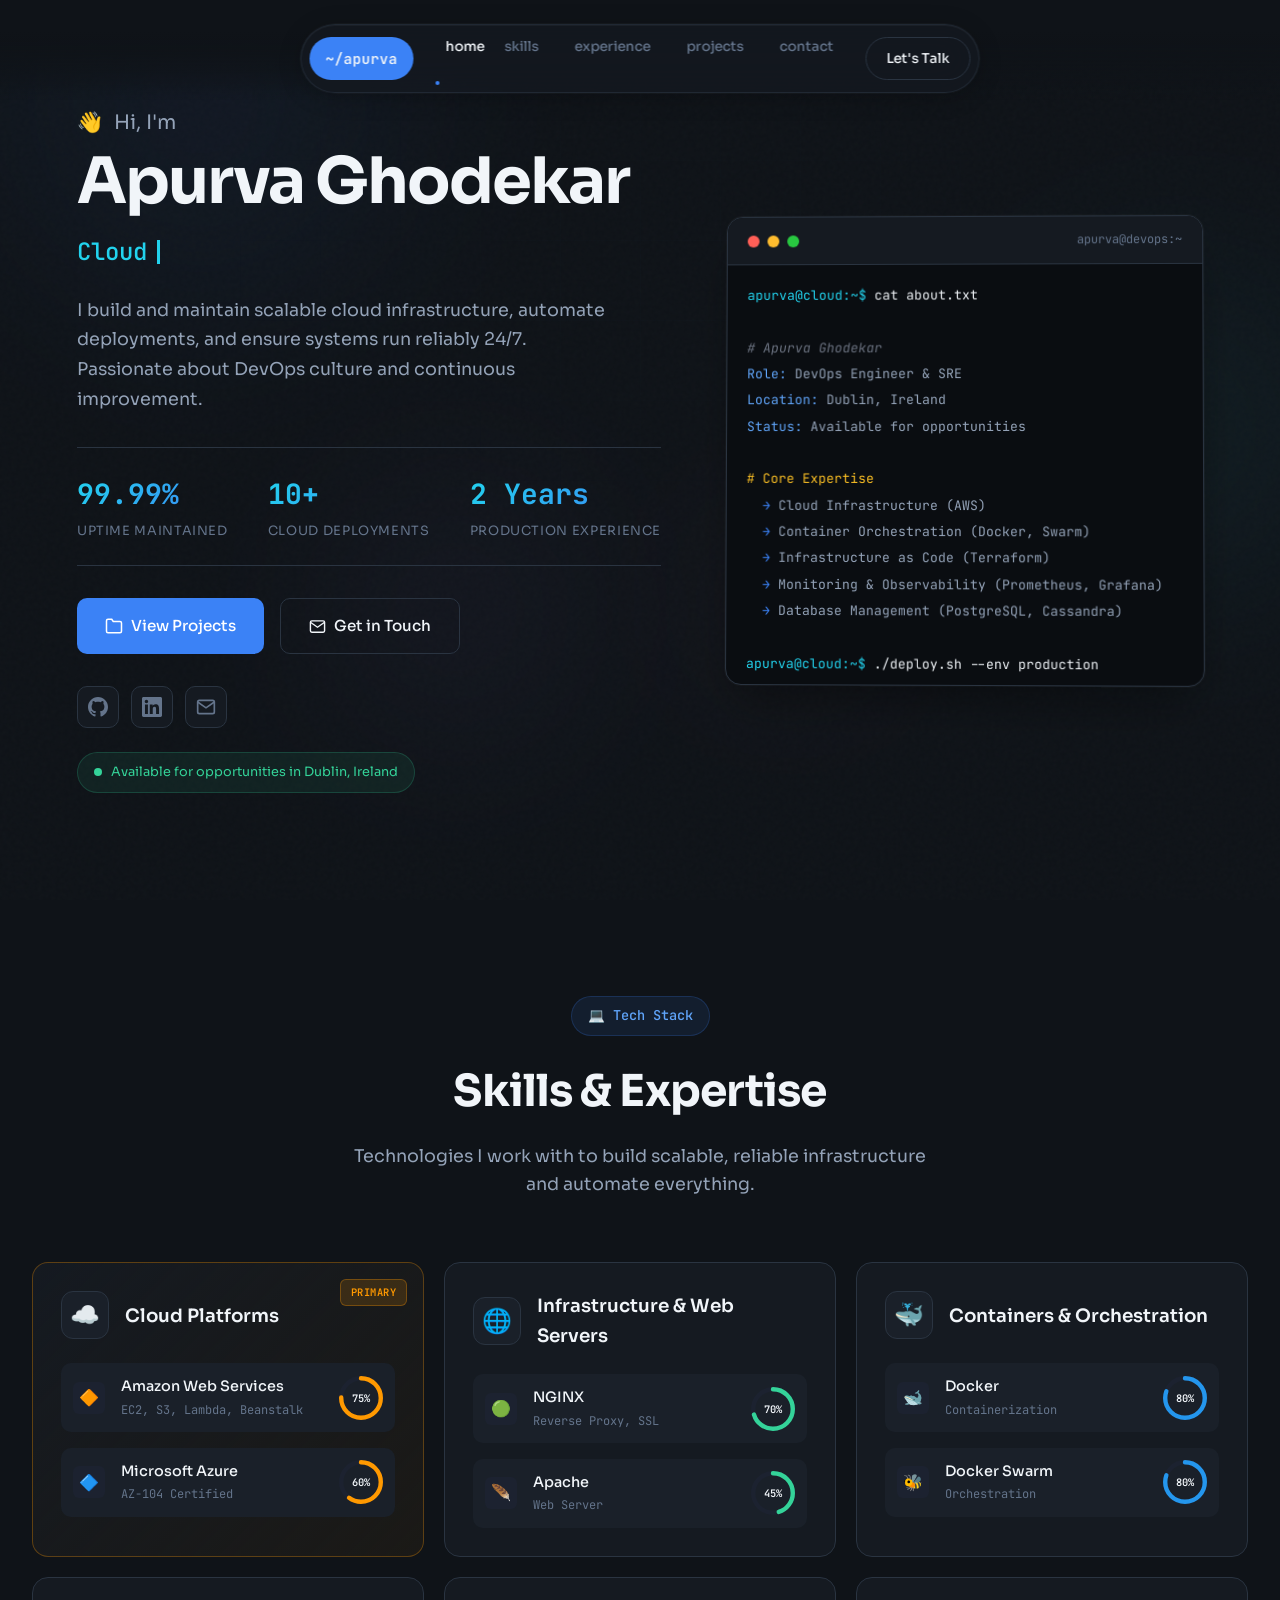
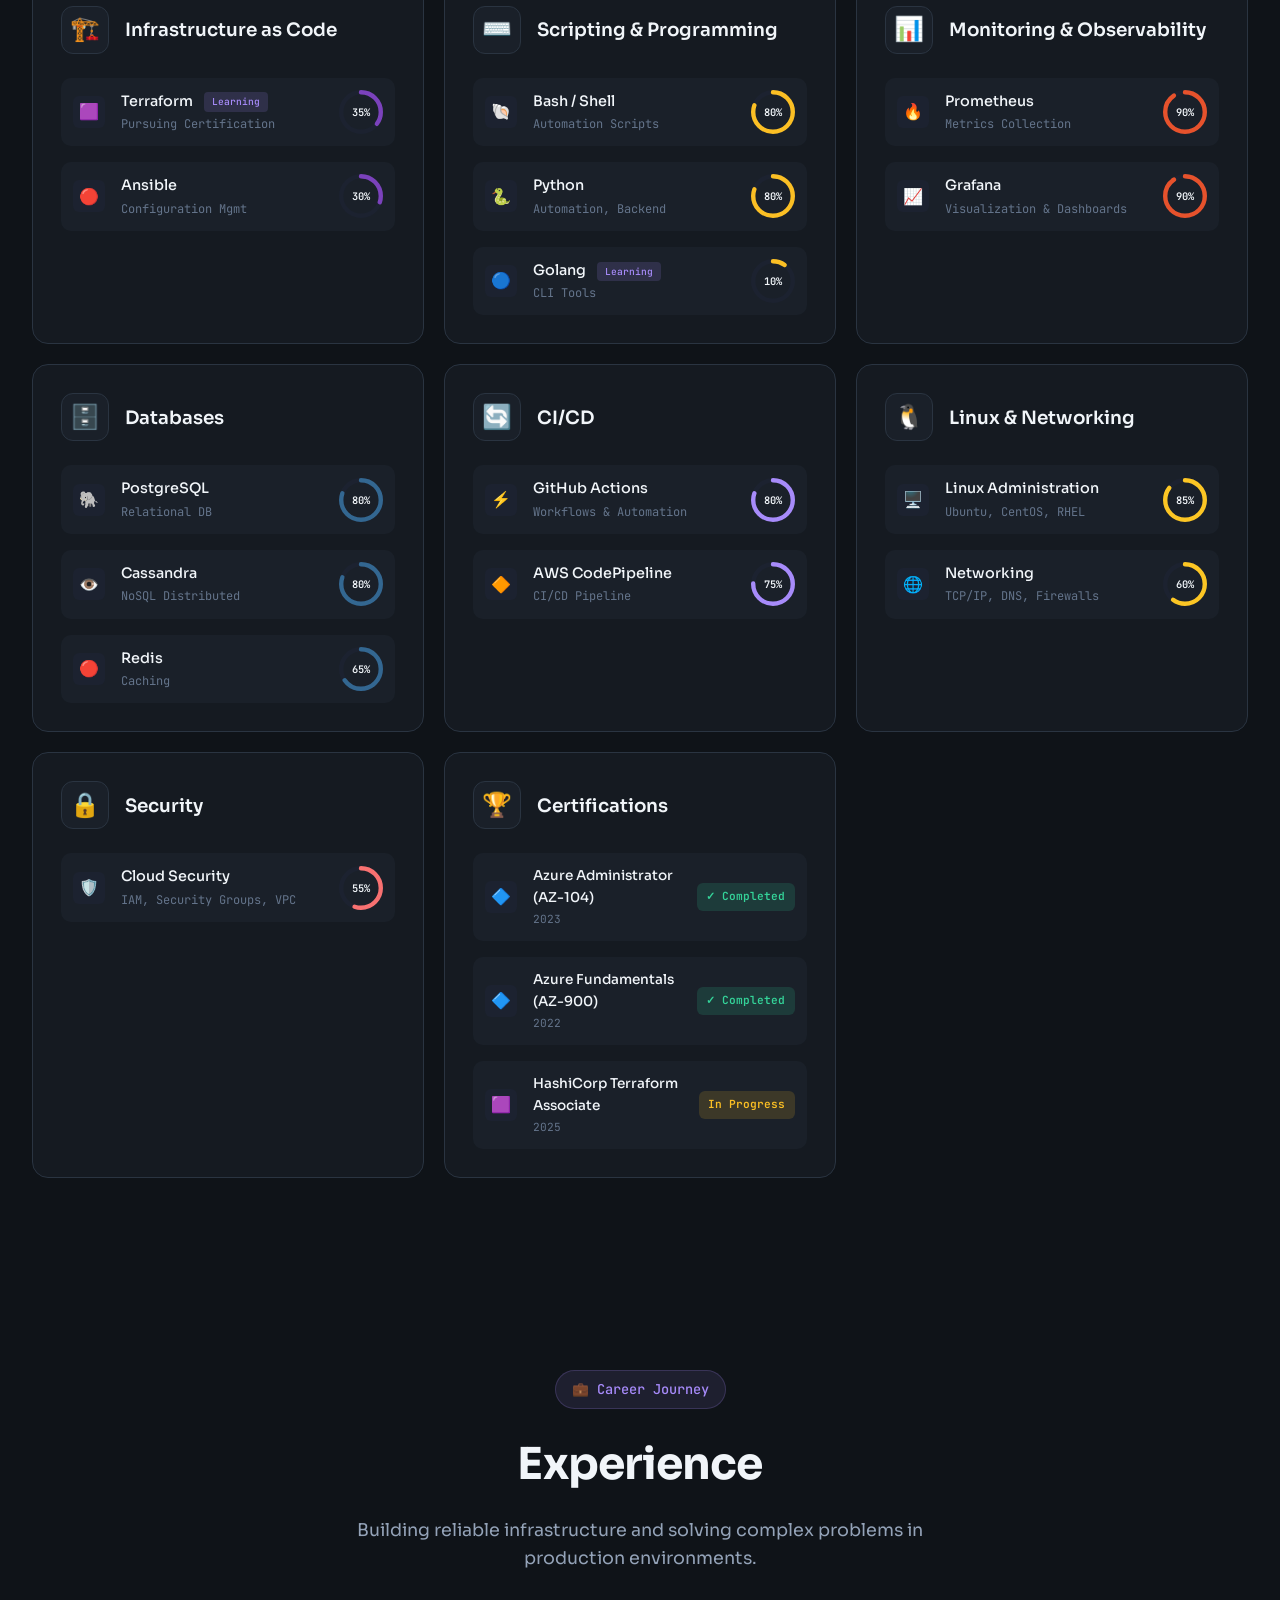
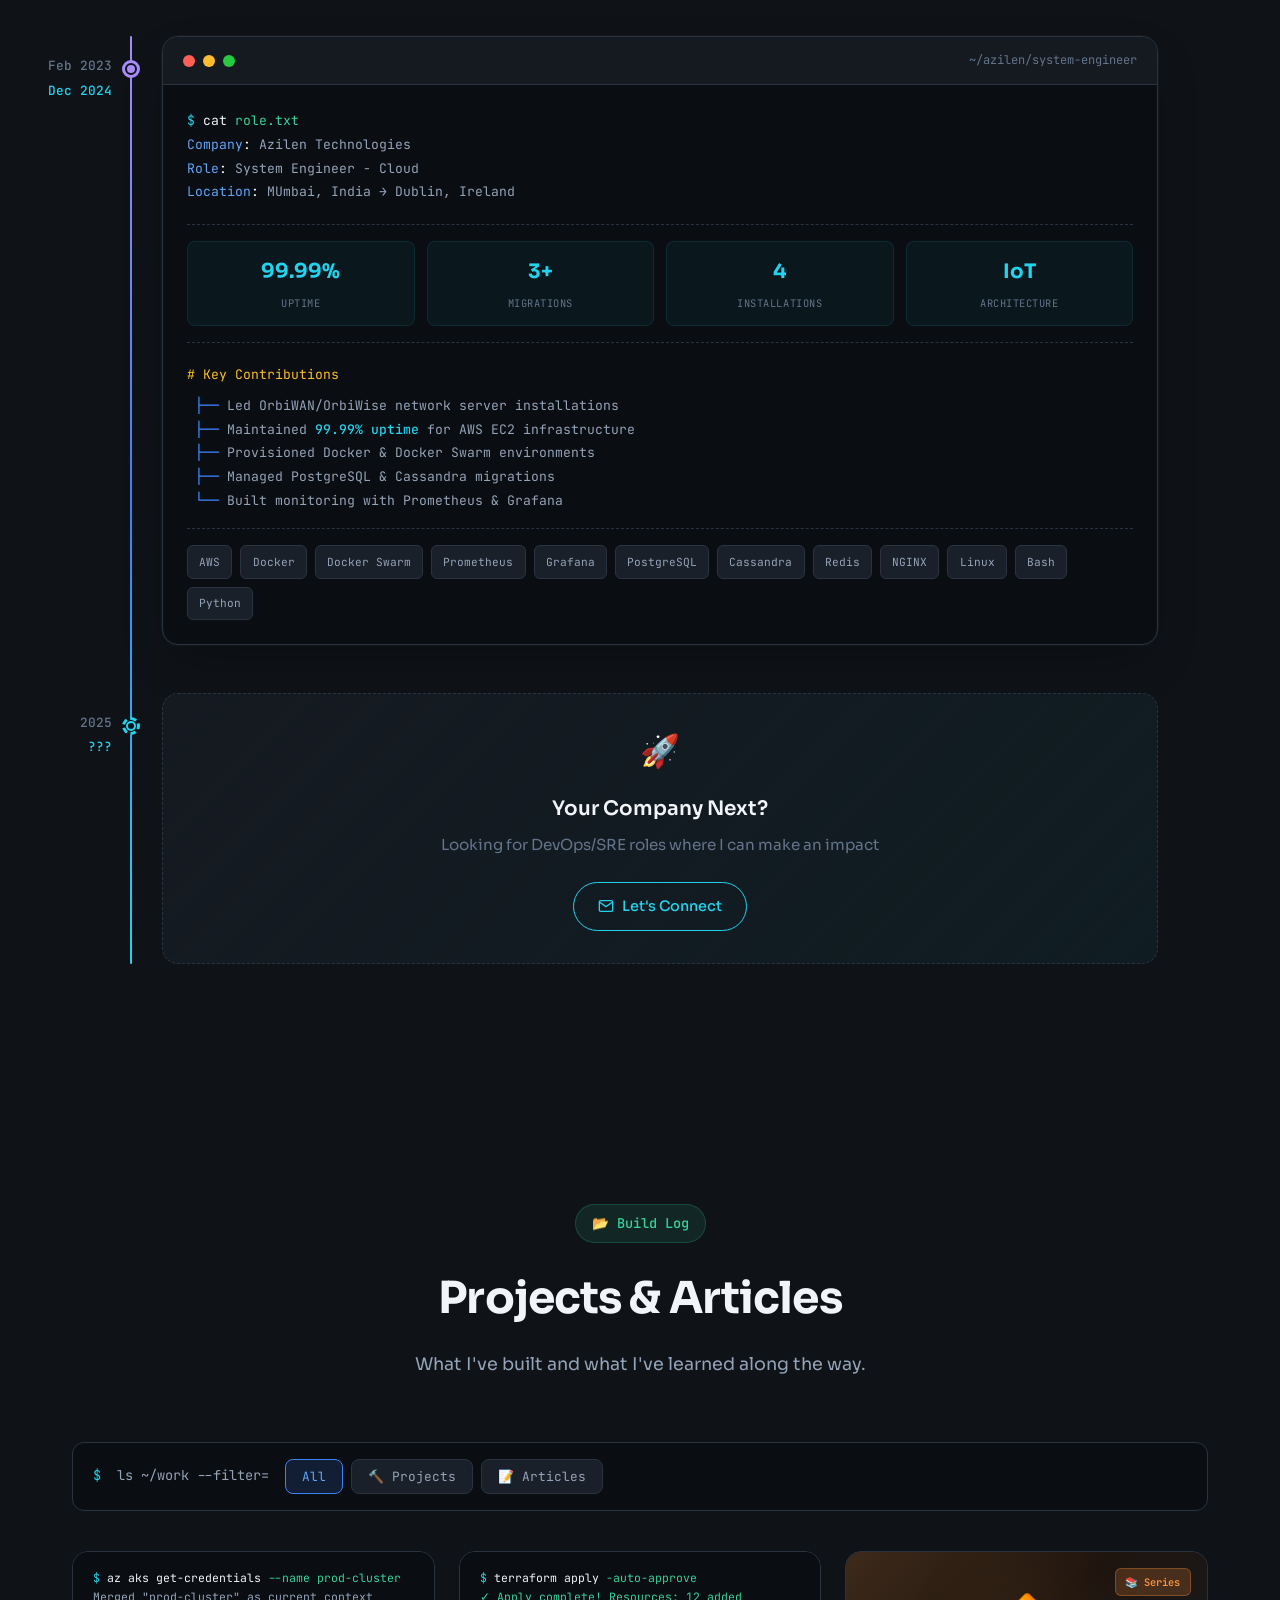
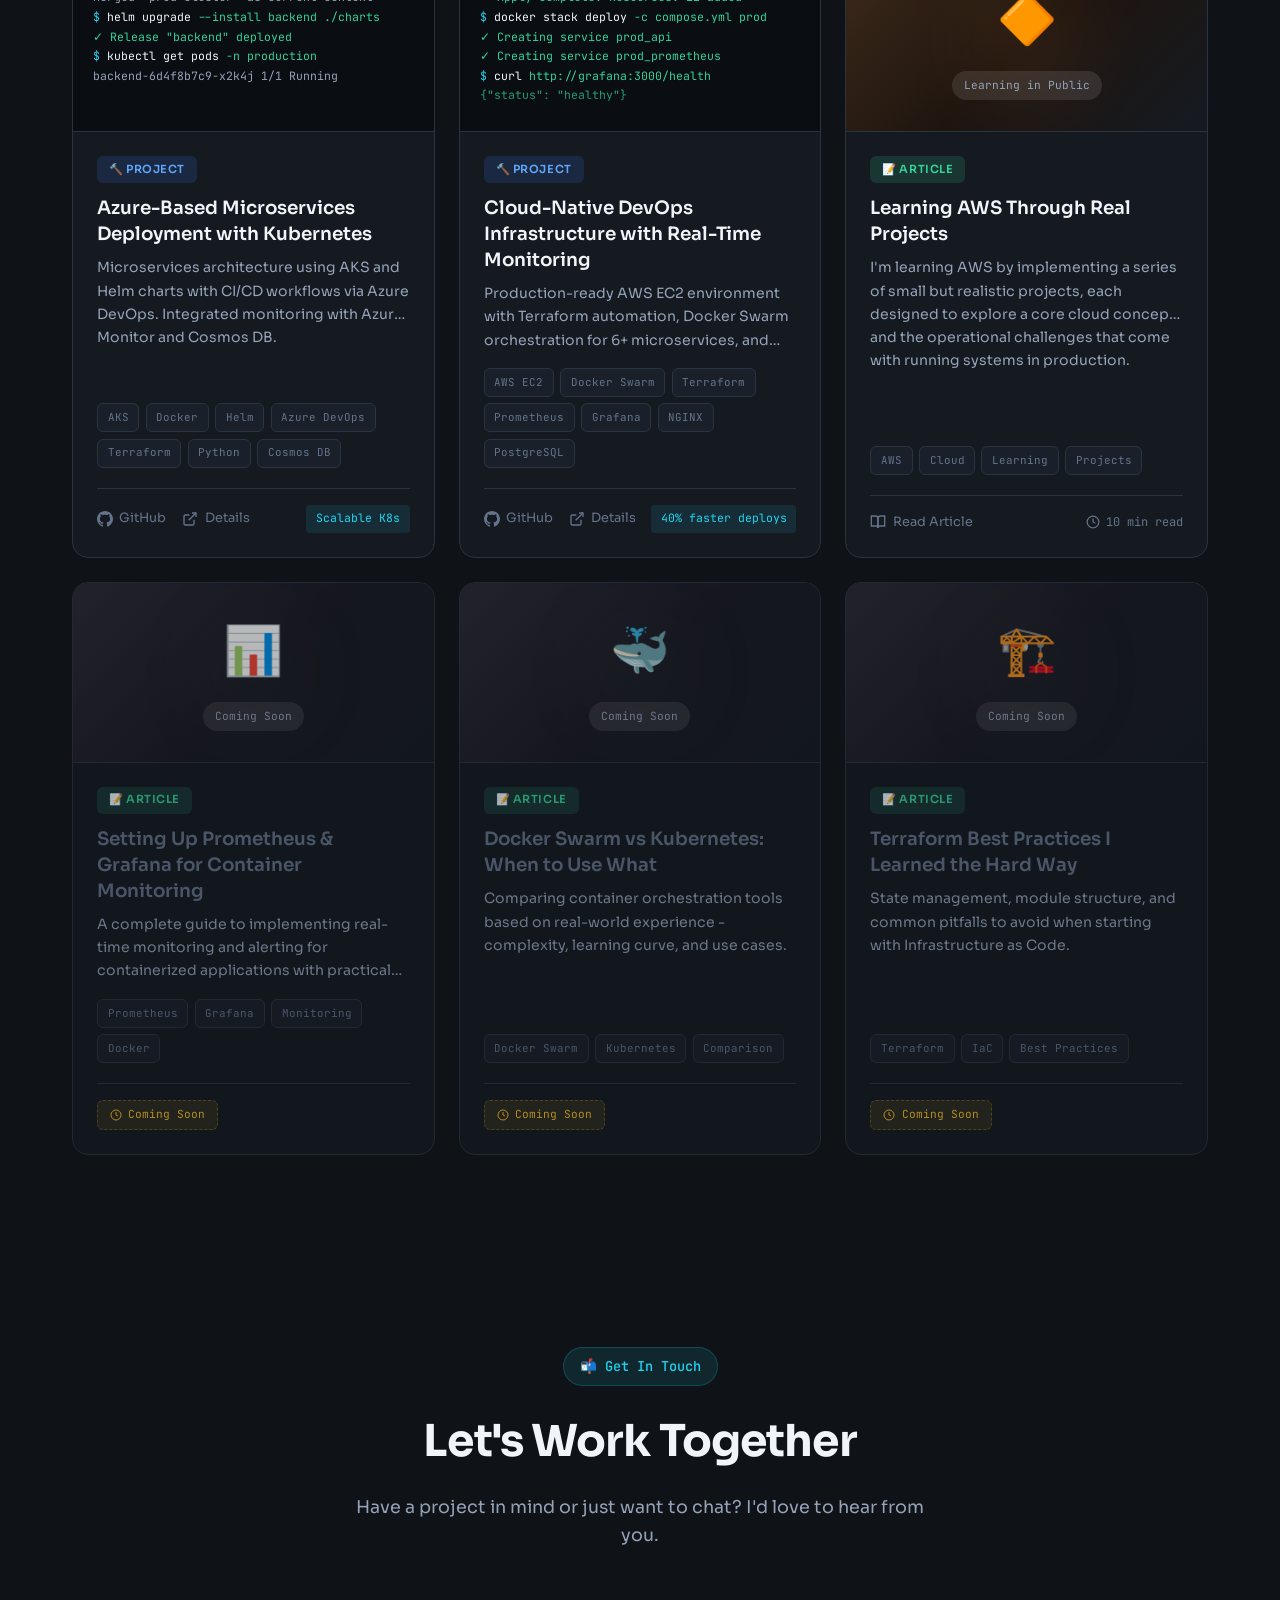
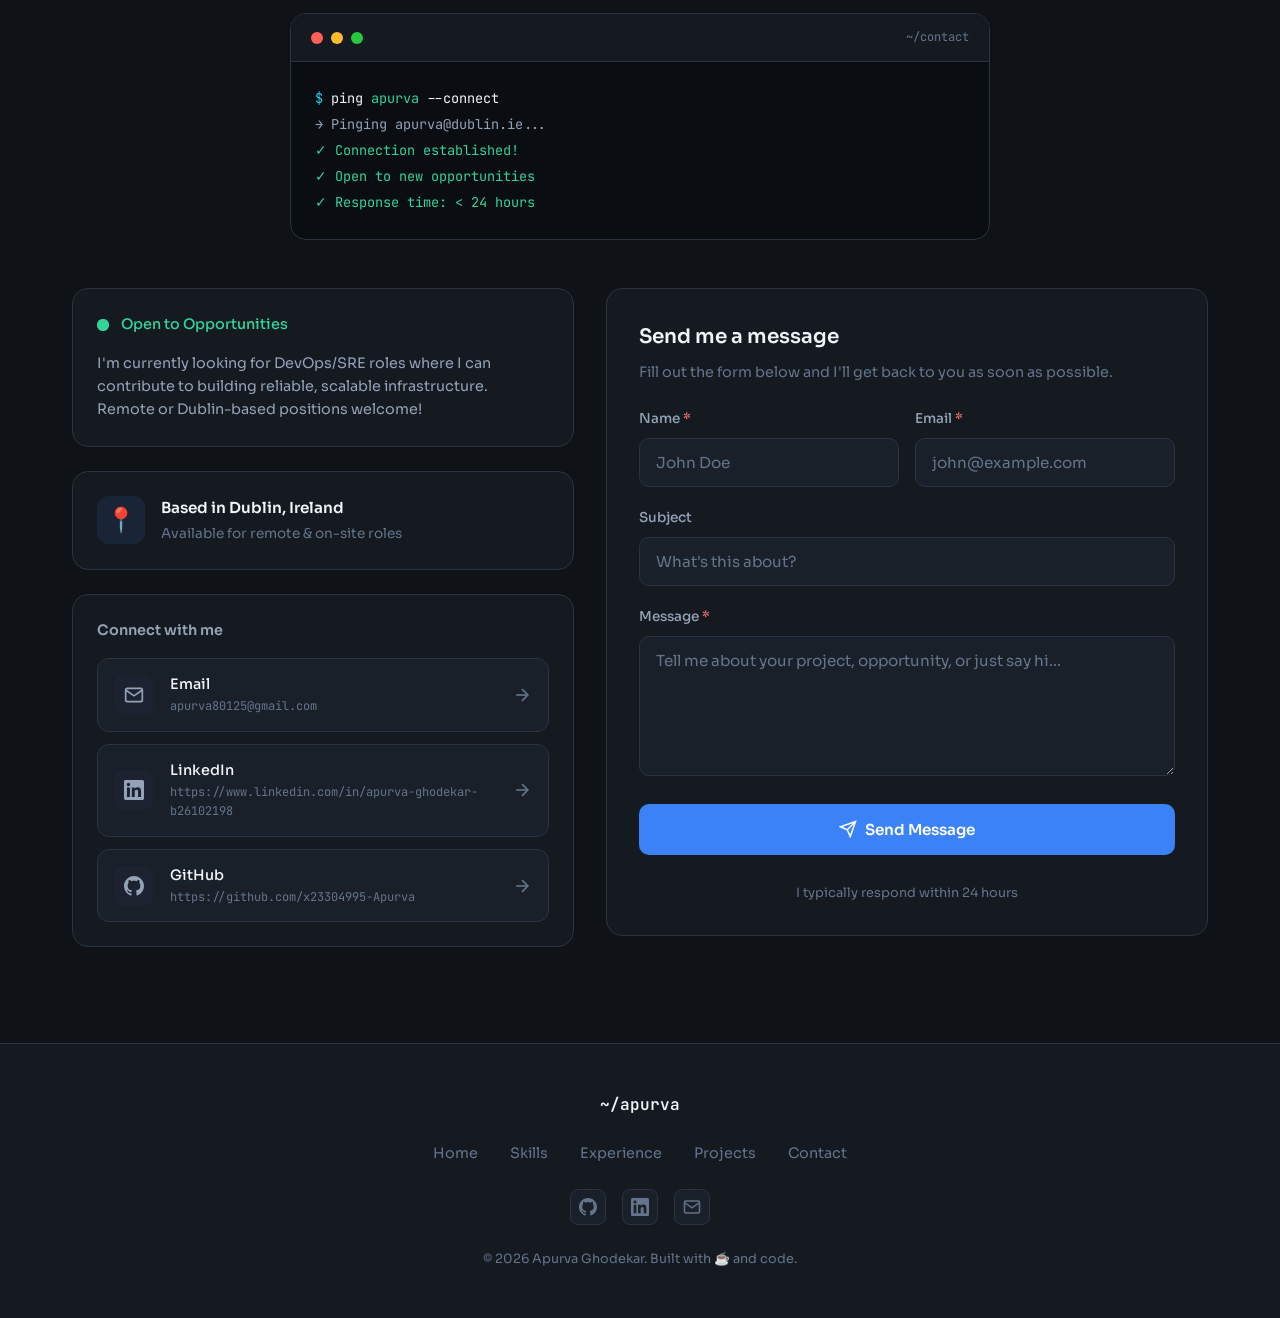
==== commit 34e19d6e: "Add Google Analytics" ====
--- a/index.html
+++ b/index.html
@@ -1,4 +1,3 @@
-<!-- test -->
 <!DOCTYPE html>
 <html lang="en">
 <head>
@@ -13,6 +12,15 @@
     <link rel="stylesheet" href="css/sections.css">
     <link rel="stylesheet" href="css/contact-footer.css">
 </head>
+<!-- Google tag (gtag.js) -->
+<script async src="https://www.googletagmanager.com/gtag/js?id=G-FP059JRLY7"></script>
+<script>
+  window.dataLayer = window.dataLayer || [];
+  function gtag(){dataLayer.push(arguments);}
+  gtag('js', new Date());
+
+  gtag('config', 'G-FP059JRLY7');
+</script>
 <body>
     <!-- Atmospheric Background -->
     <div class="bg-atmosphere">
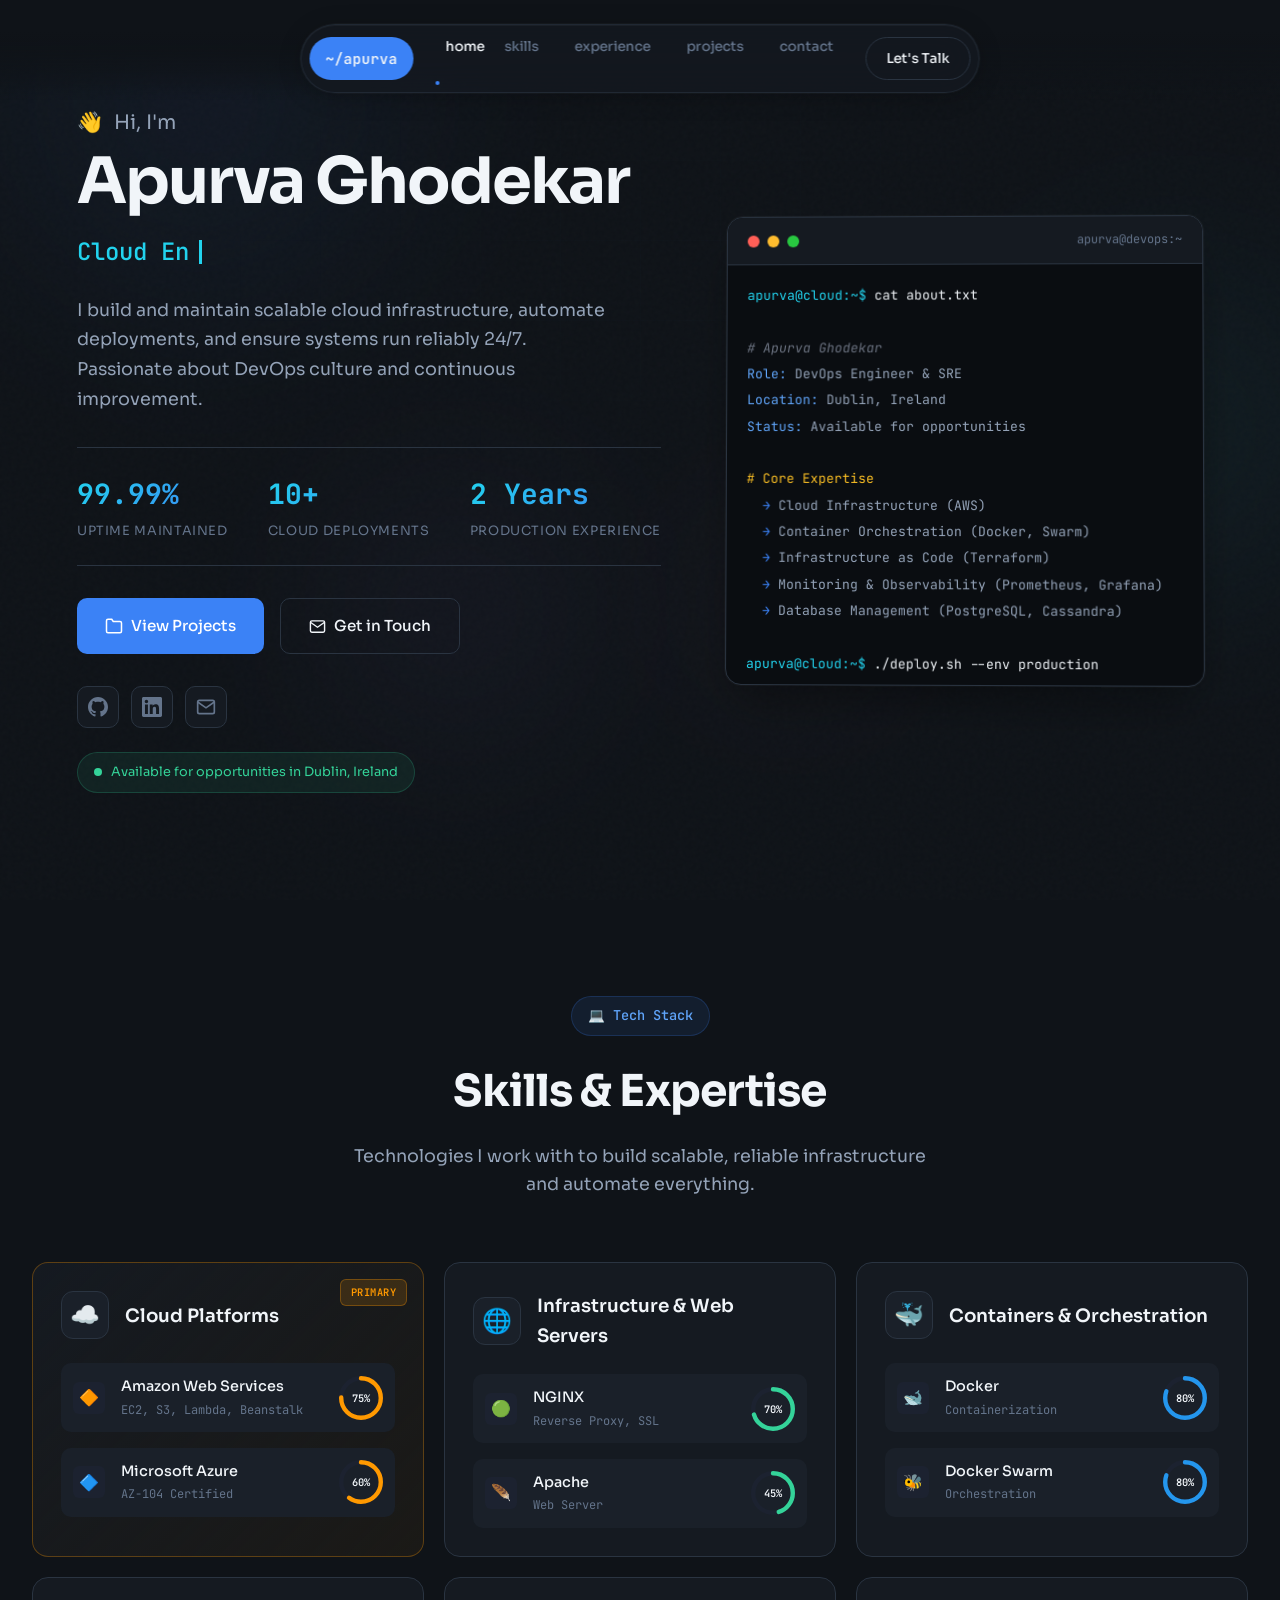
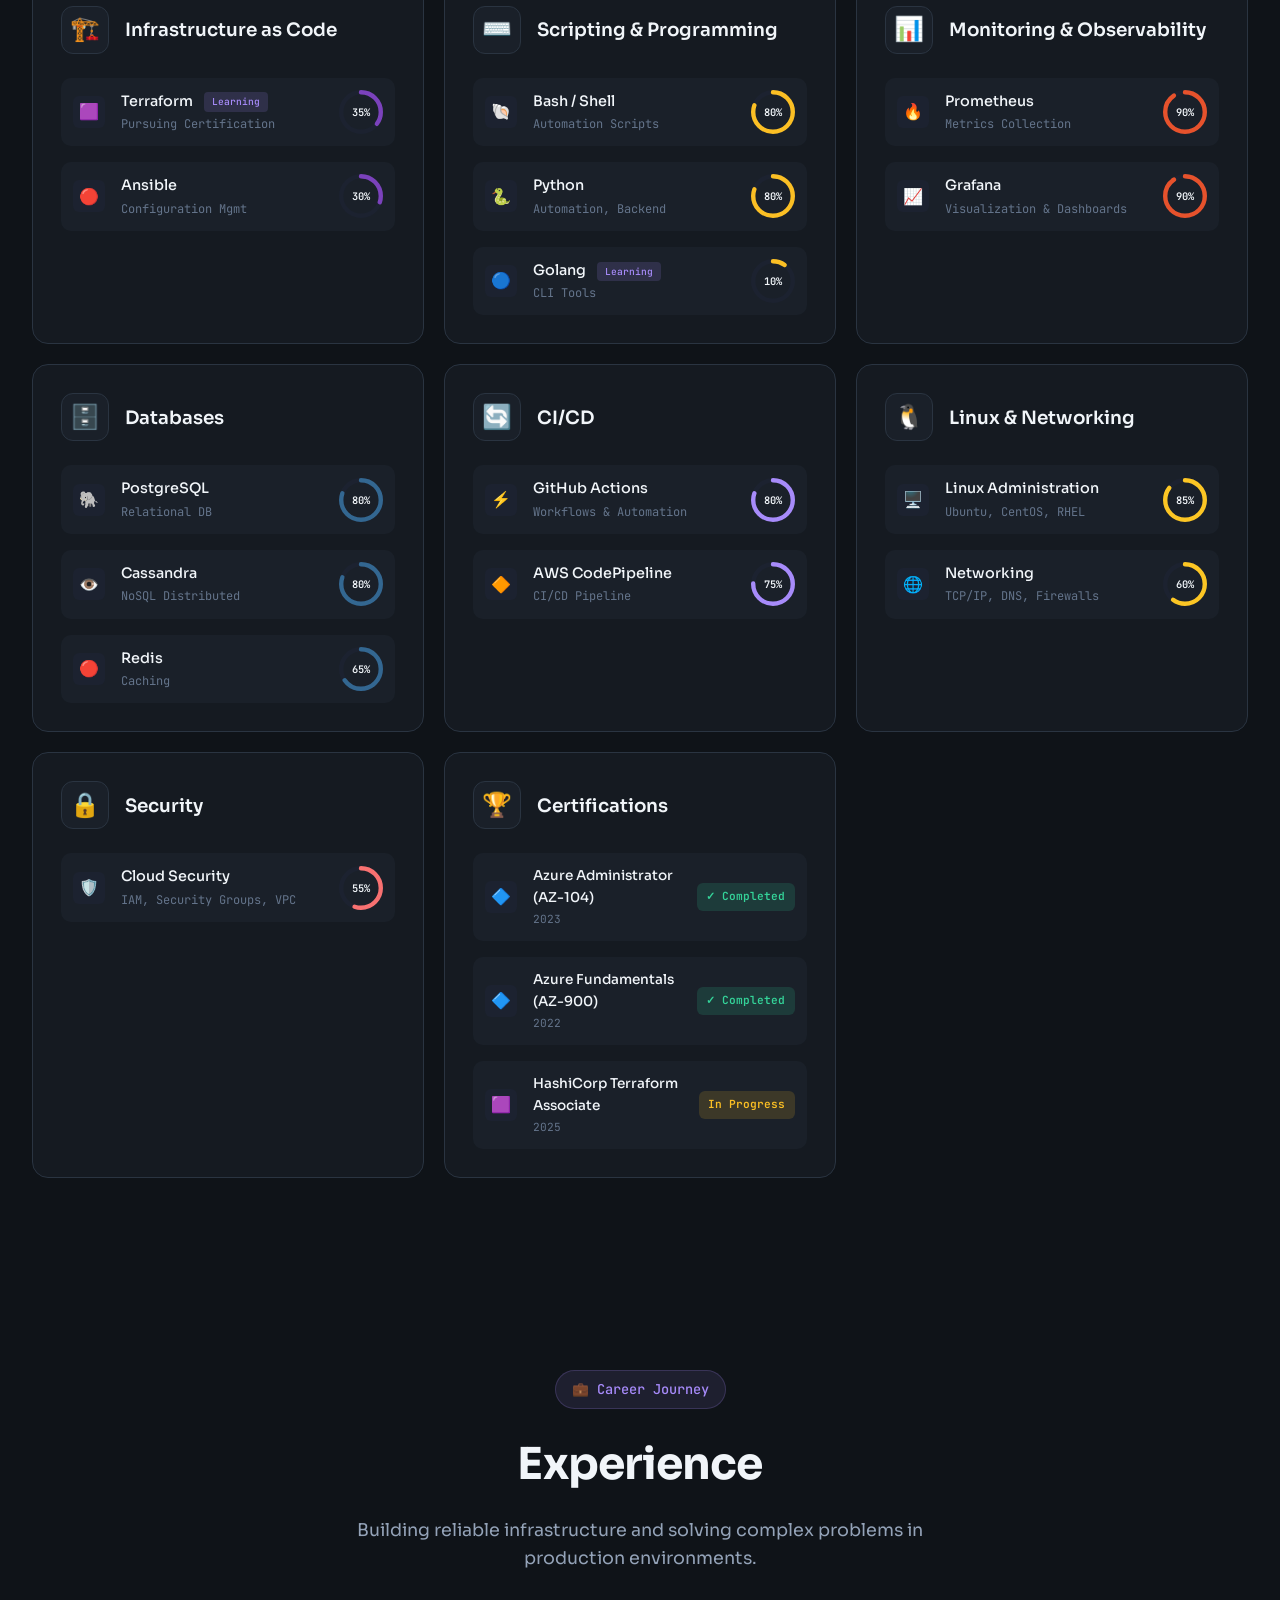
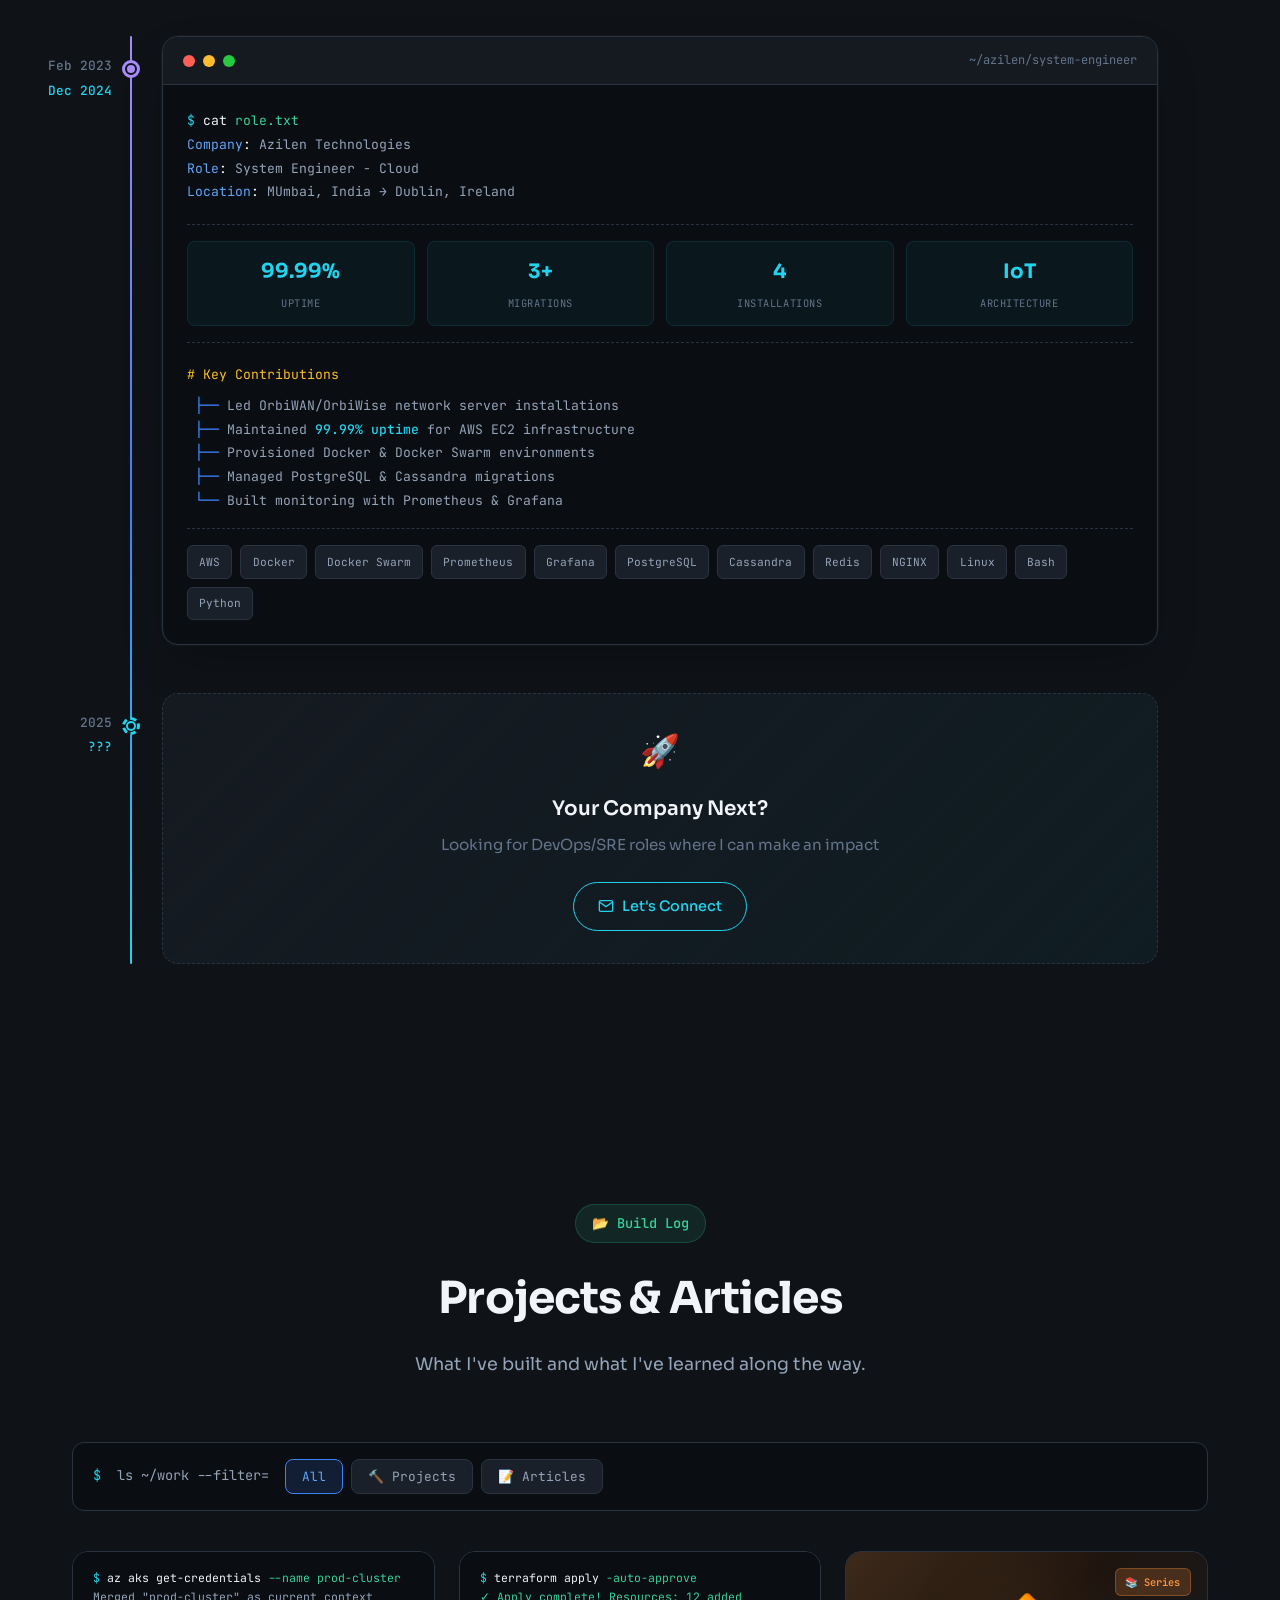
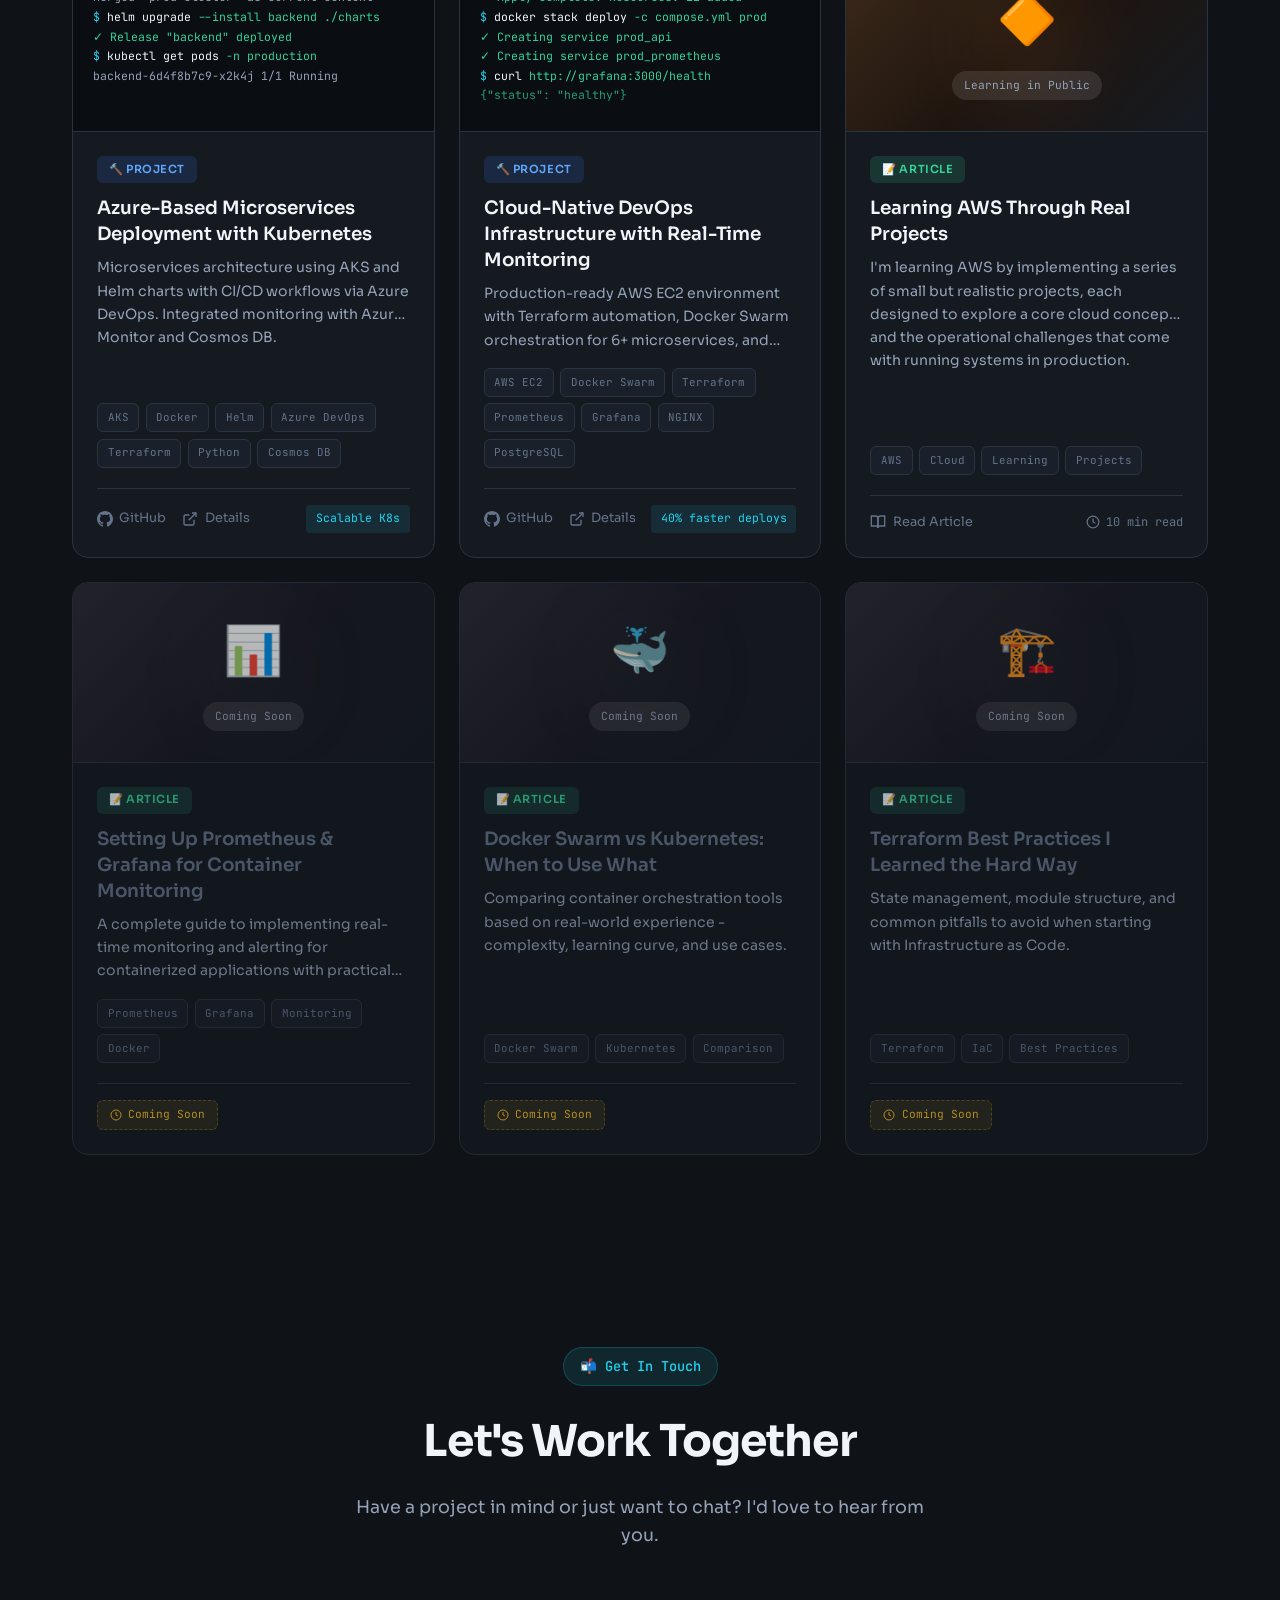
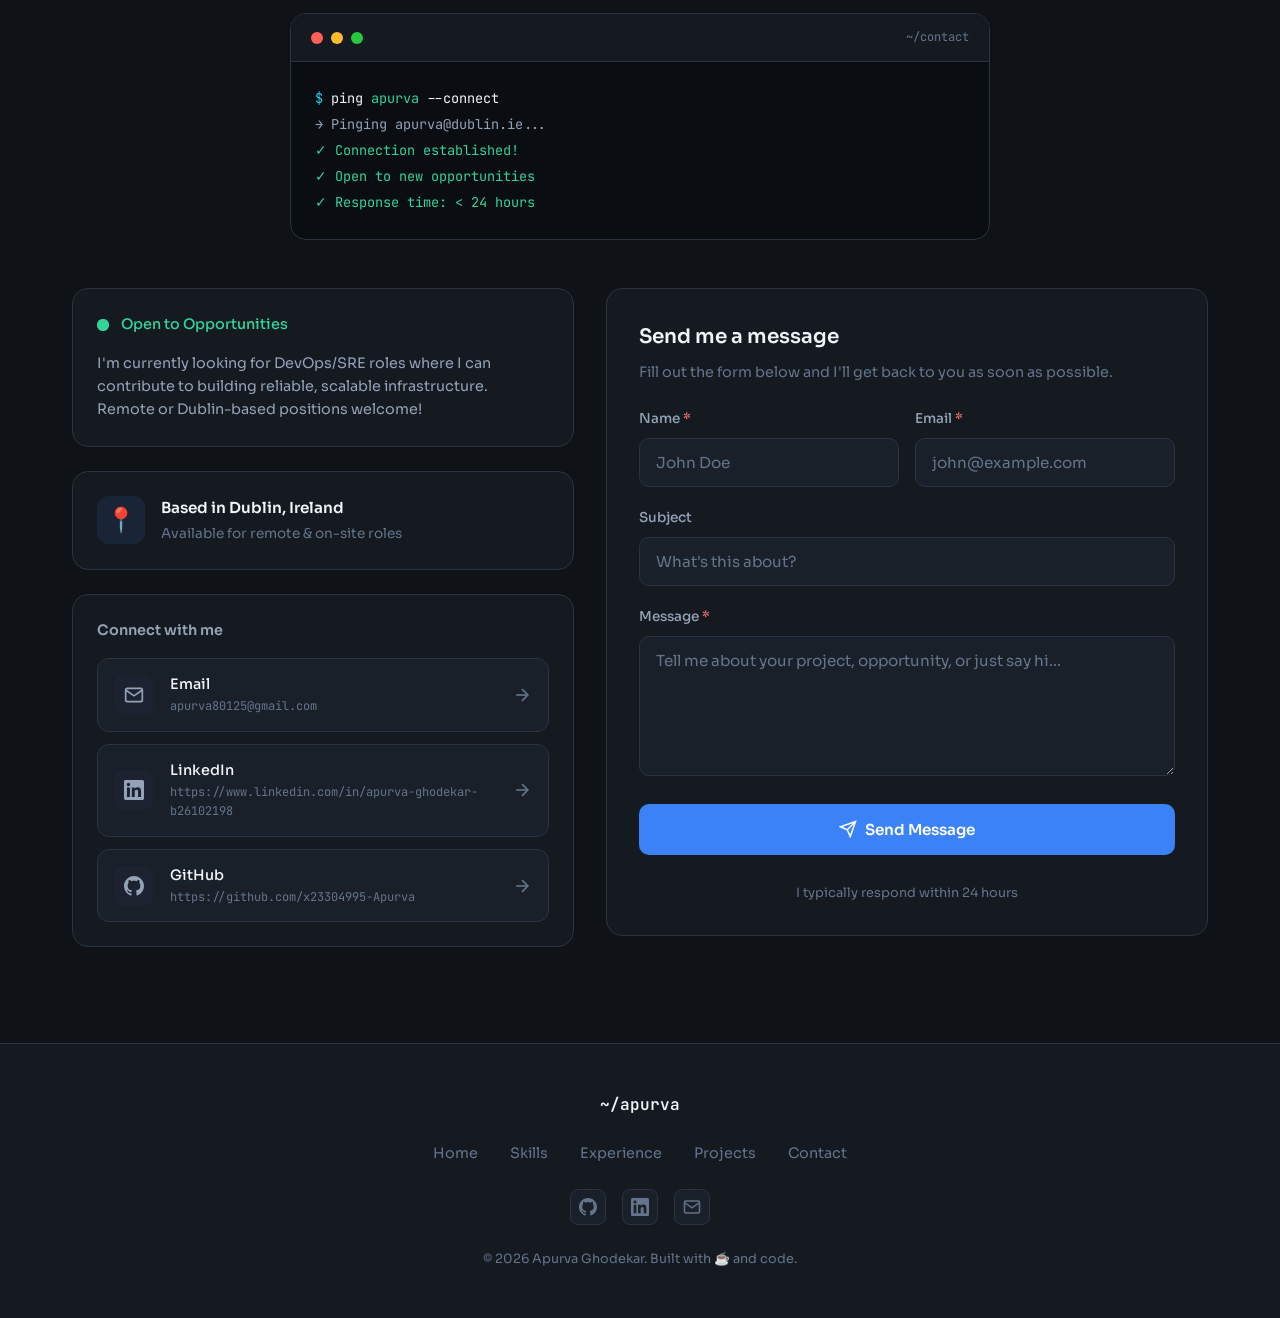
==== commit 82d518c5: "Fix: Add content-type headers for all file types" ====
--- a/index.html
+++ b/index.html
@@ -1,3 +1,4 @@
+
 <!DOCTYPE html>
 <html lang="en">
 <head>
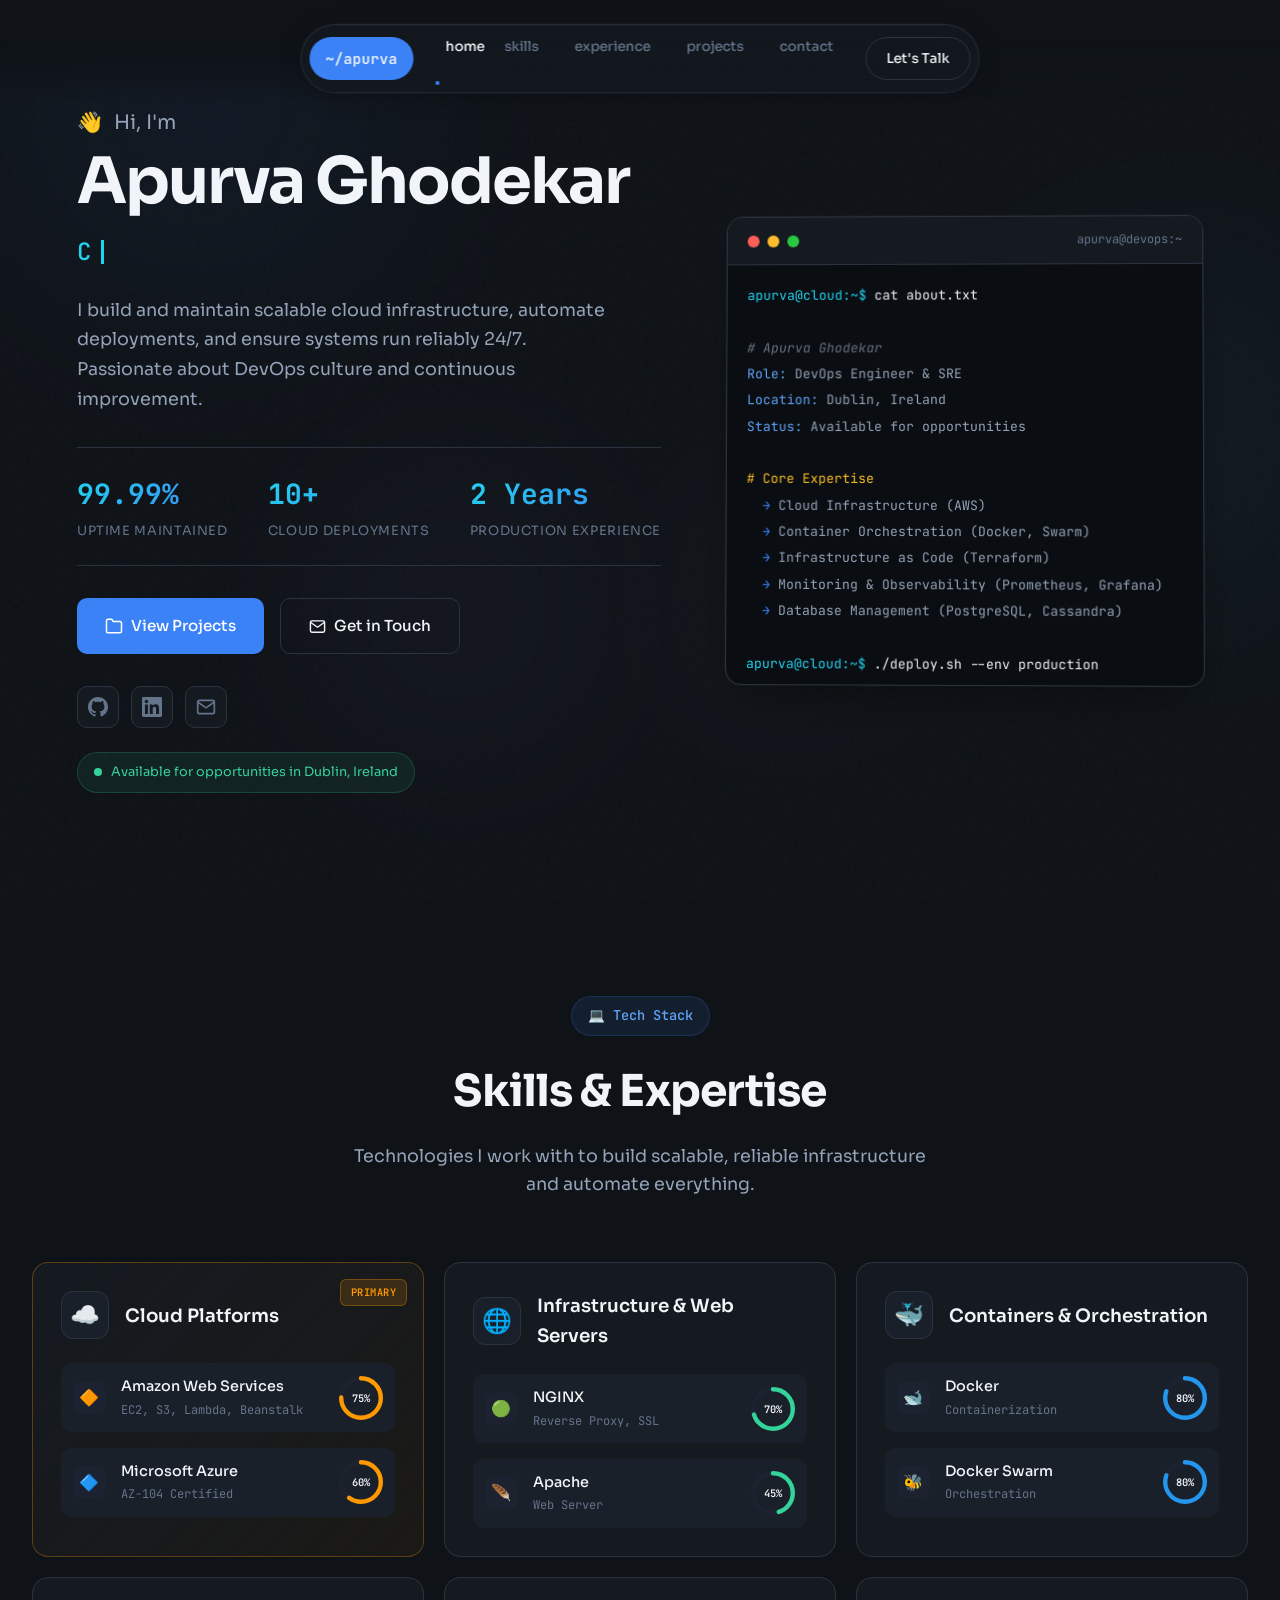
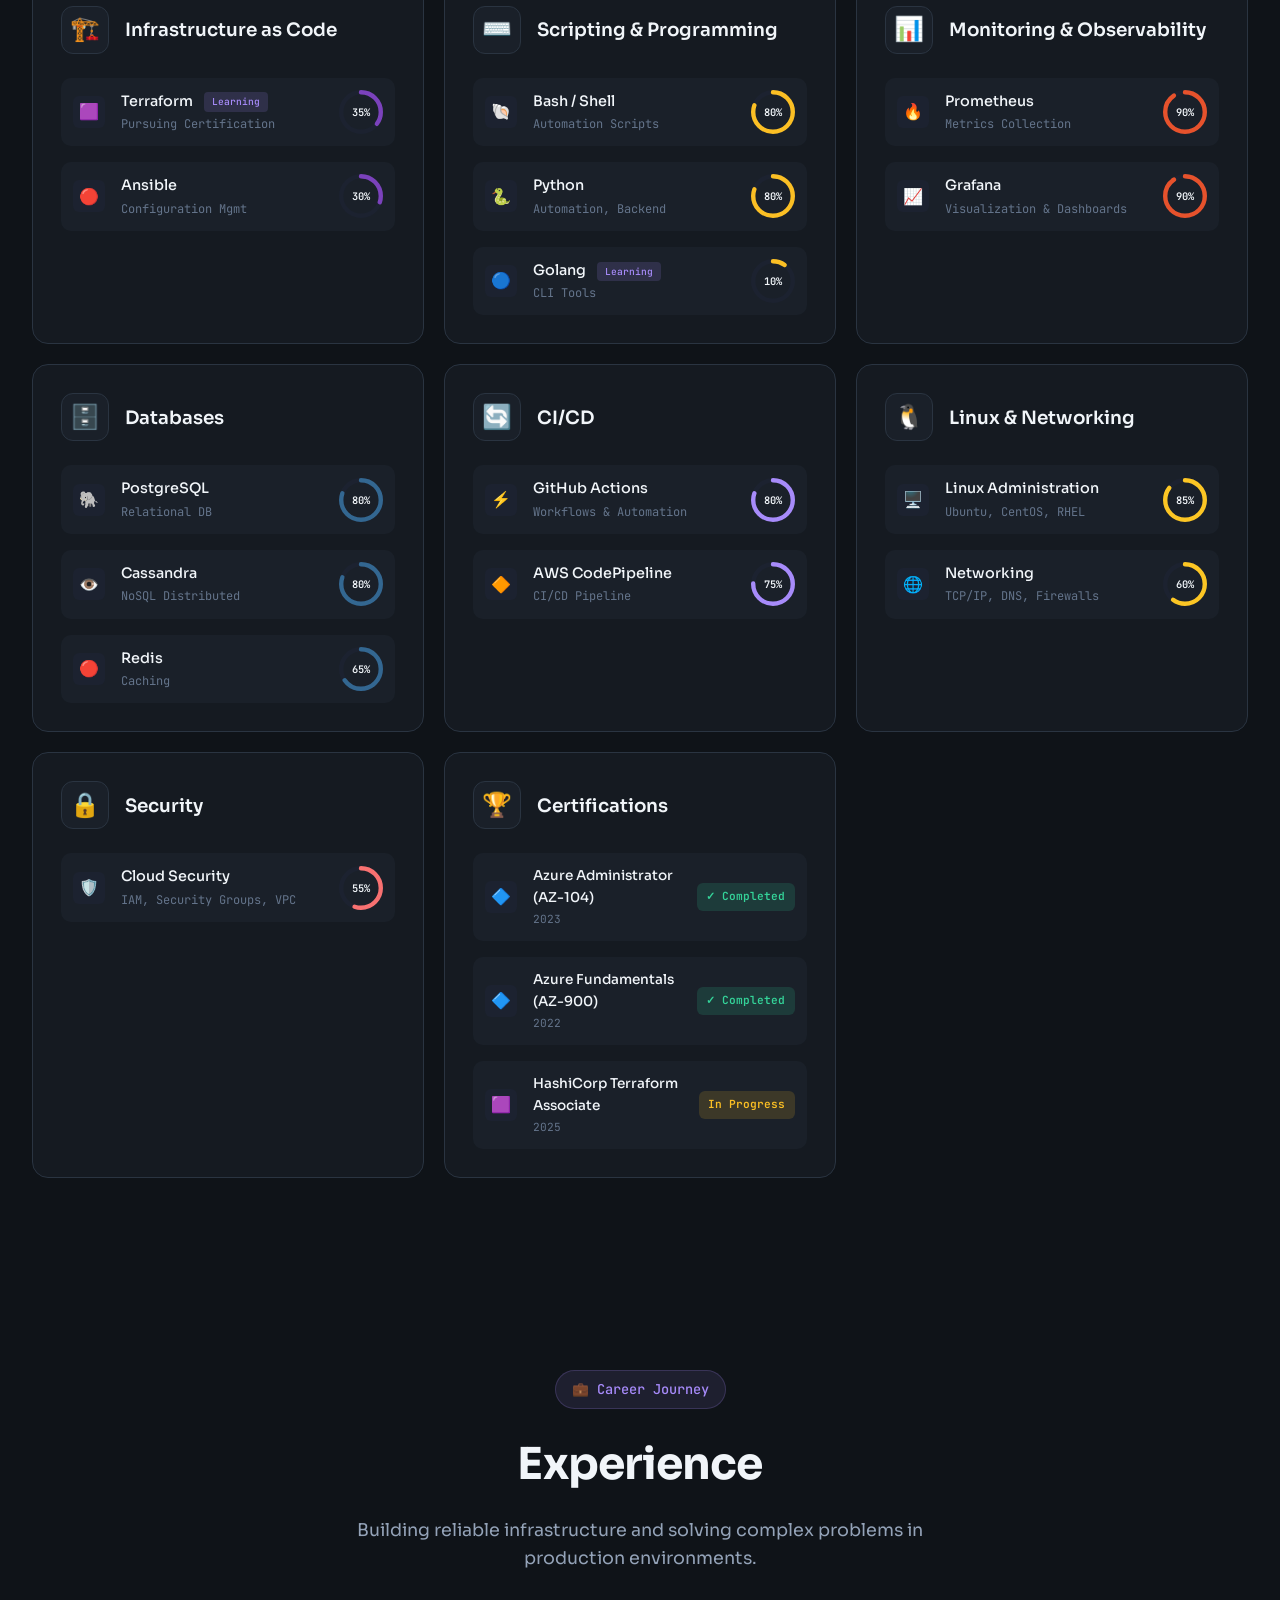
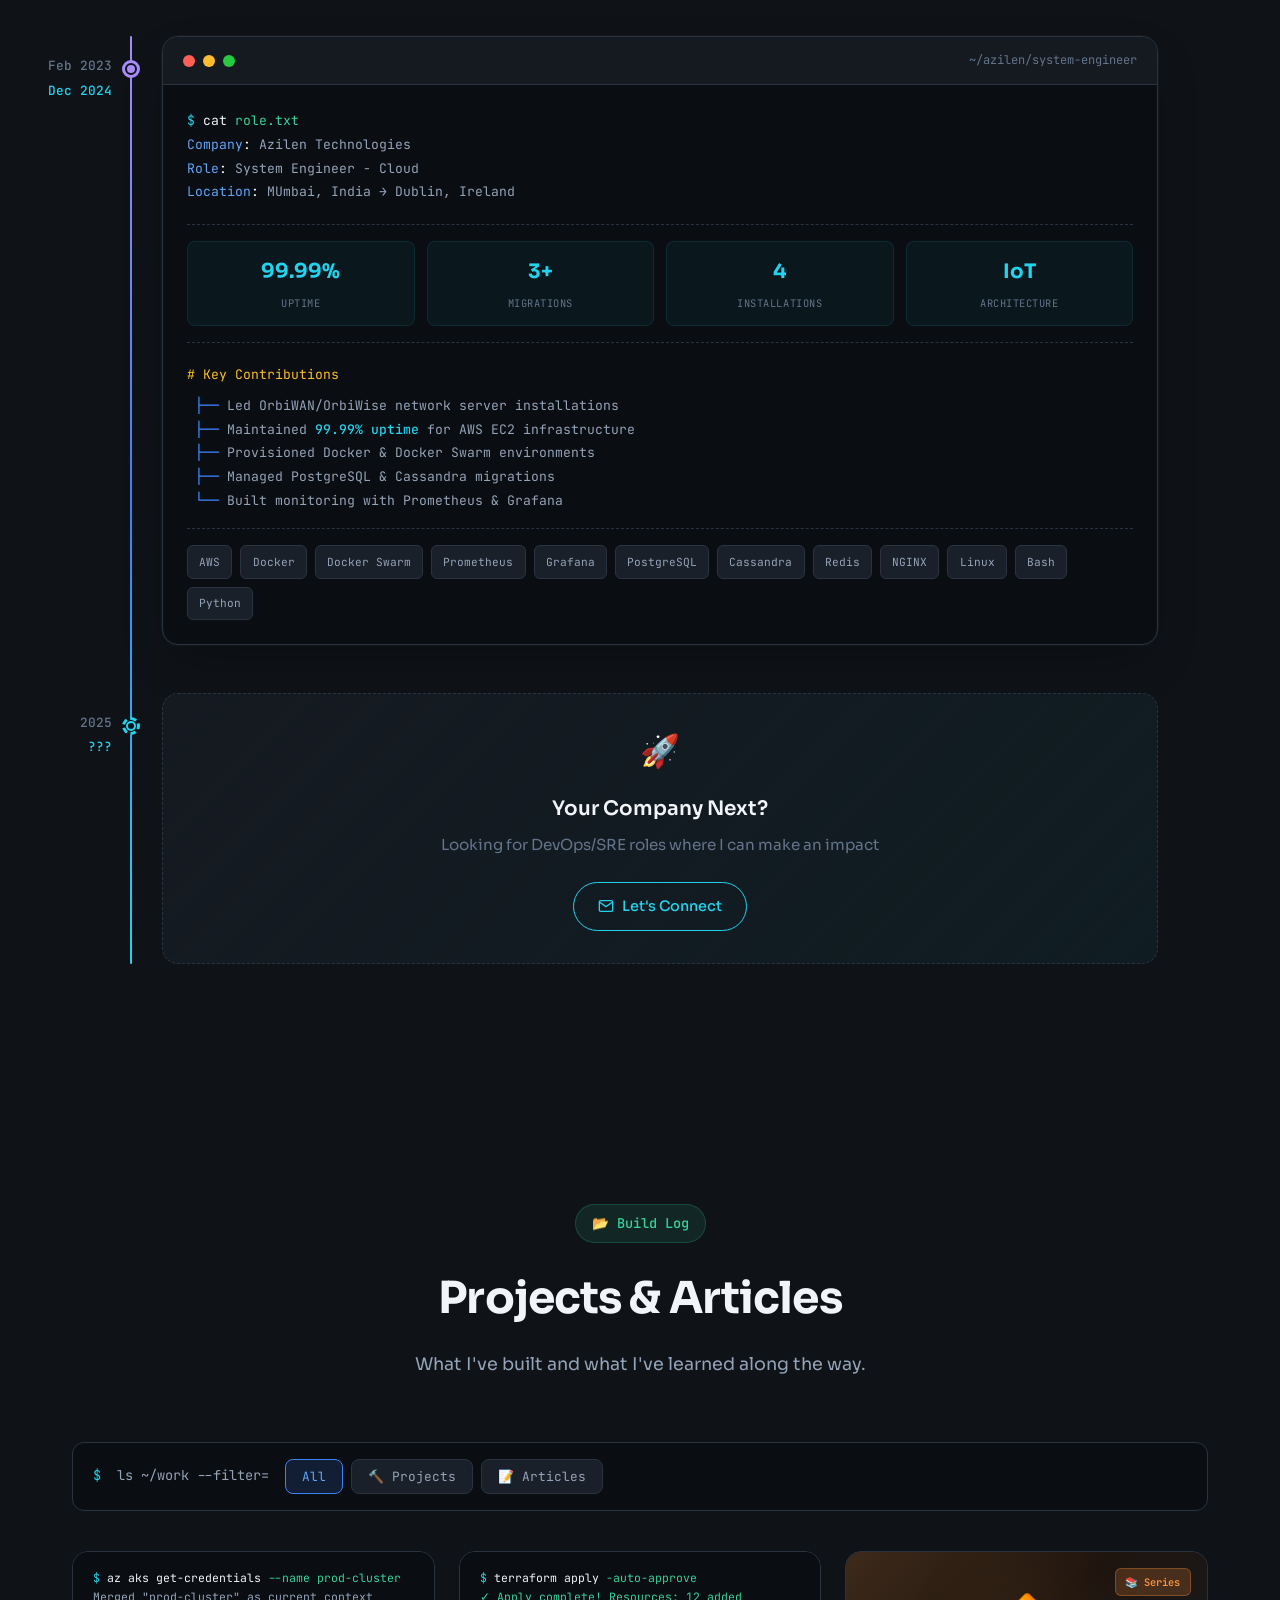
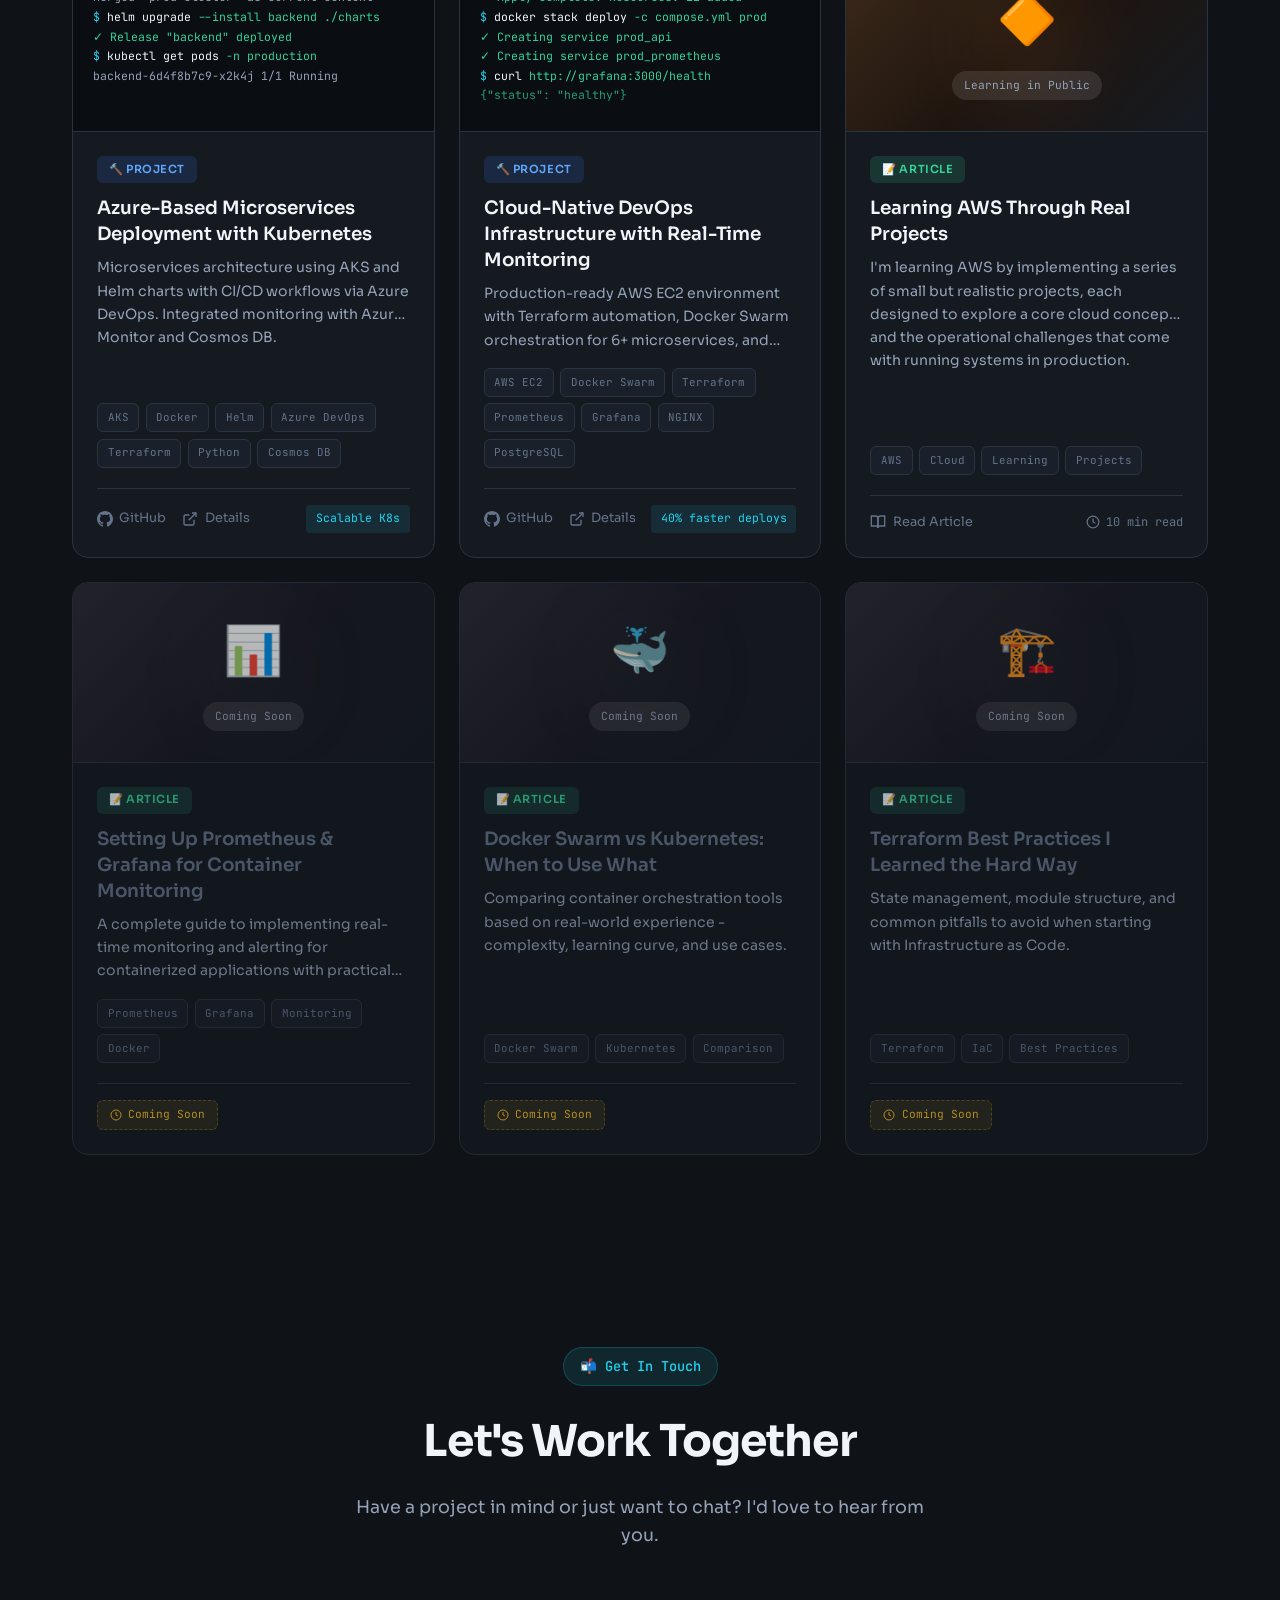
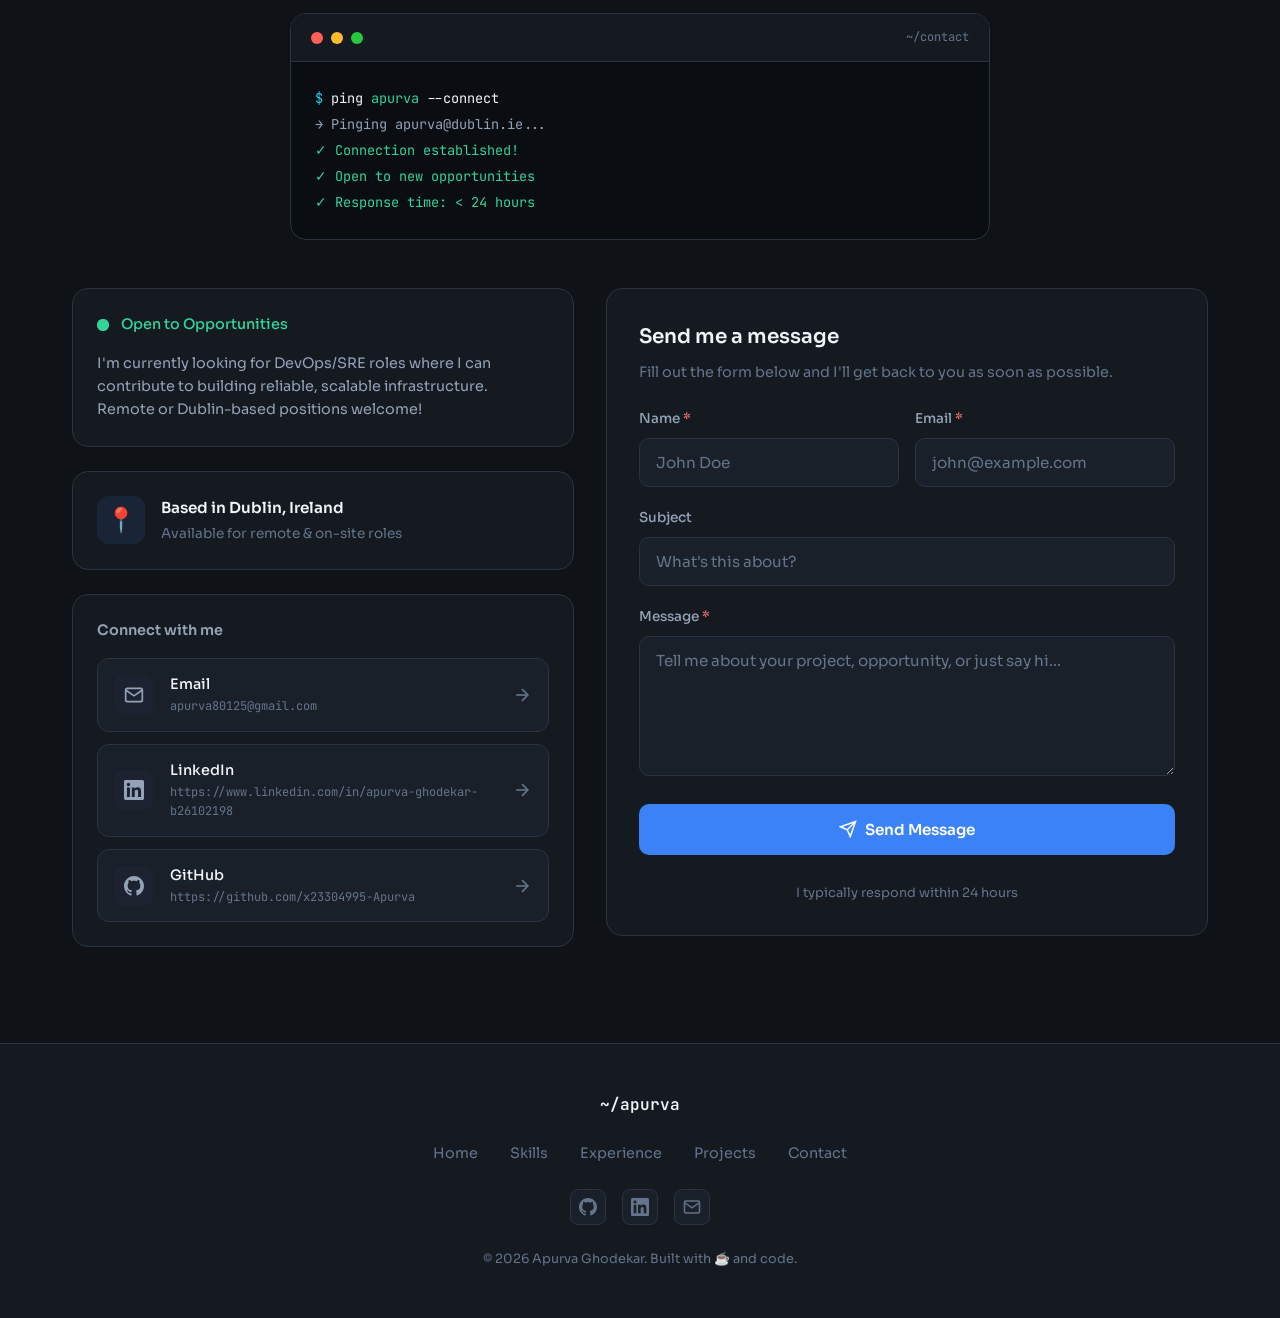
==== commit e41ab32b: "Add Google Analytics - correct format" ====
--- a/index.html
+++ b/index.html
@@ -2,6 +2,16 @@
 <!DOCTYPE html>
 <html lang="en">
 <head>
+    <!-- Google Analytics -->
+    <script async src="https://www.googletagmanager.com/gtag/js?id=G-FP059JRLY7"></script>
+    <script>
+      window.dataLayer = window.dataLayer || [];
+      function gtag(){dataLayer.push(arguments);}
+      gtag('js', new Date());
+      gtag('config', 'G-FP059JRLY7');
+    </script>
+    
+    <meta charset="UTF-8">		
     <meta charset="UTF-8">
     <meta name="viewport" content="width=device-width, initial-scale=1.0">
     <title>Apurva Ghodekar | DevOps Engineer</title>
@@ -13,15 +23,7 @@
     <link rel="stylesheet" href="css/sections.css">
     <link rel="stylesheet" href="css/contact-footer.css">
 </head>
-<!-- Google tag (gtag.js) -->
-<script async src="https://www.googletagmanager.com/gtag/js?id=G-FP059JRLY7"></script>
-<script>
-  window.dataLayer = window.dataLayer || [];
-  function gtag(){dataLayer.push(arguments);}
-  gtag('js', new Date());
-
-  gtag('config', 'G-FP059JRLY7');
-</script>
+
 <body>
     <!-- Atmospheric Background -->
     <div class="bg-atmosphere">
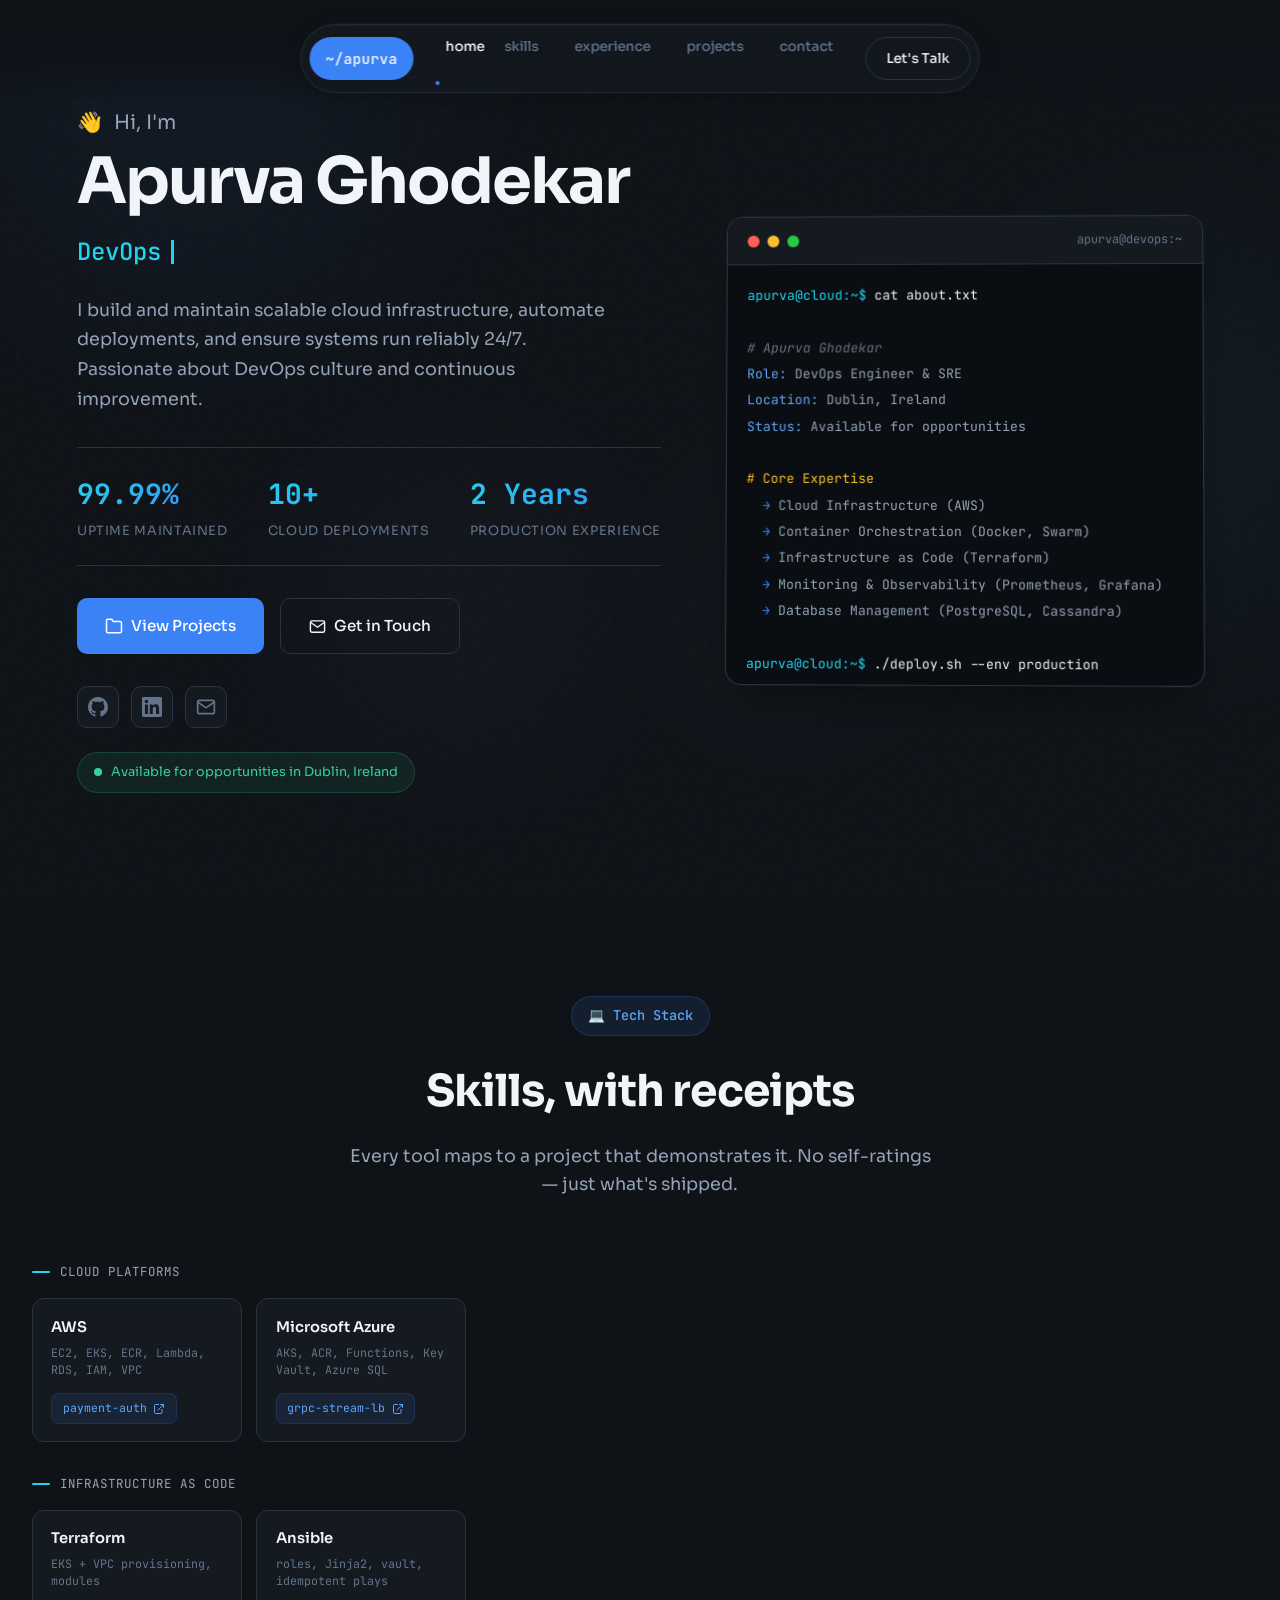
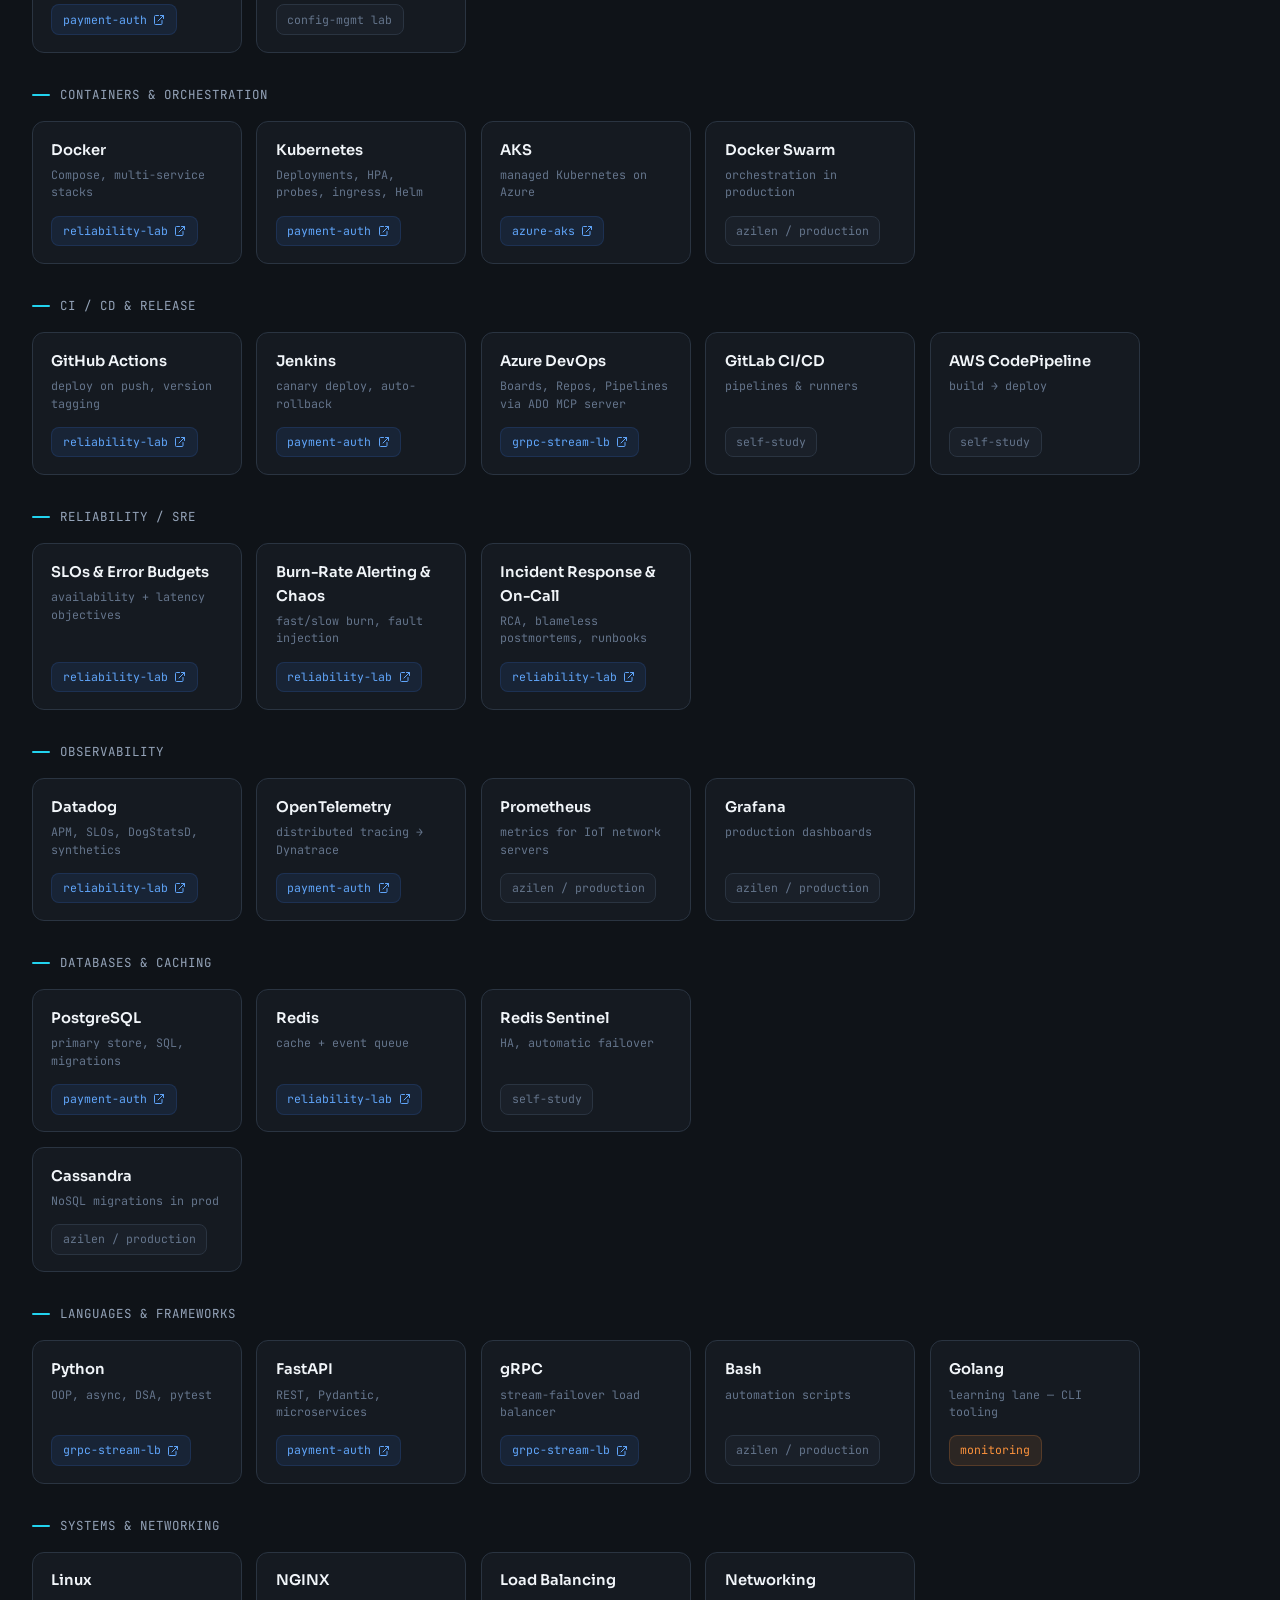
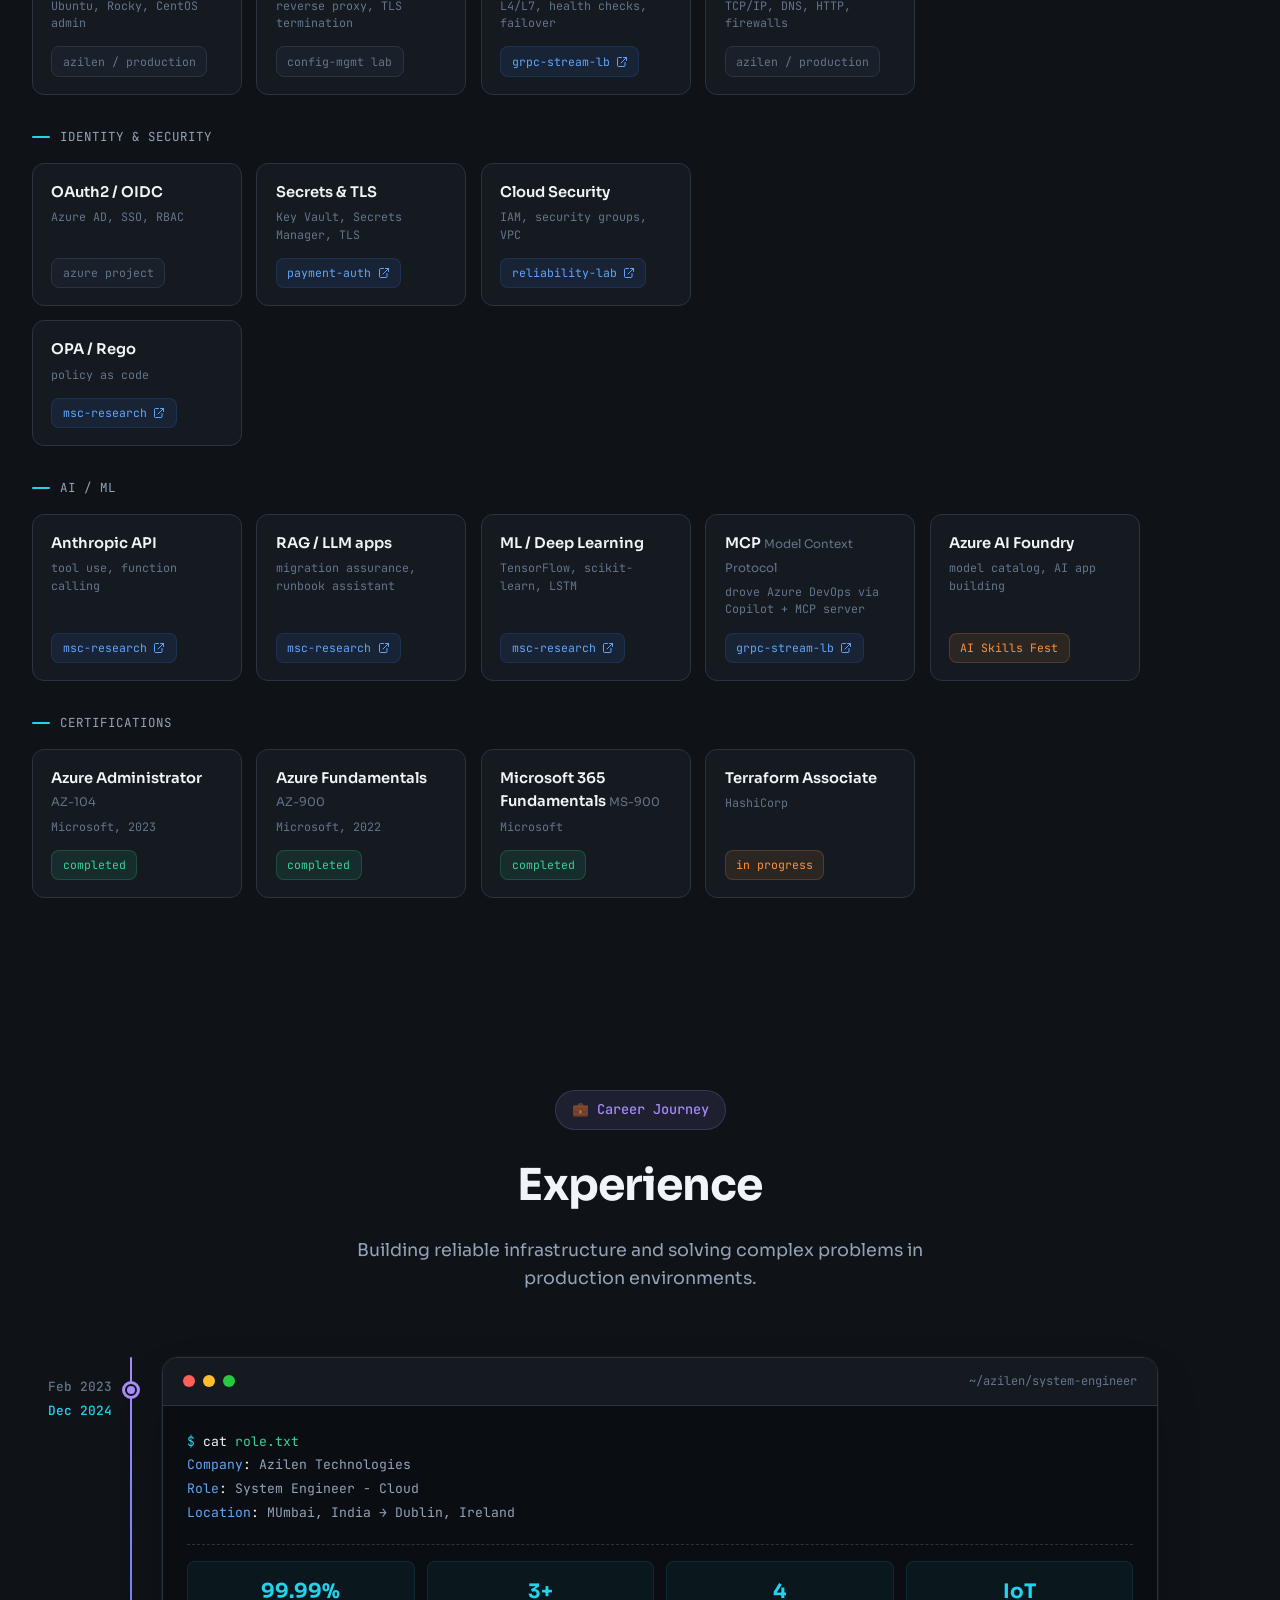
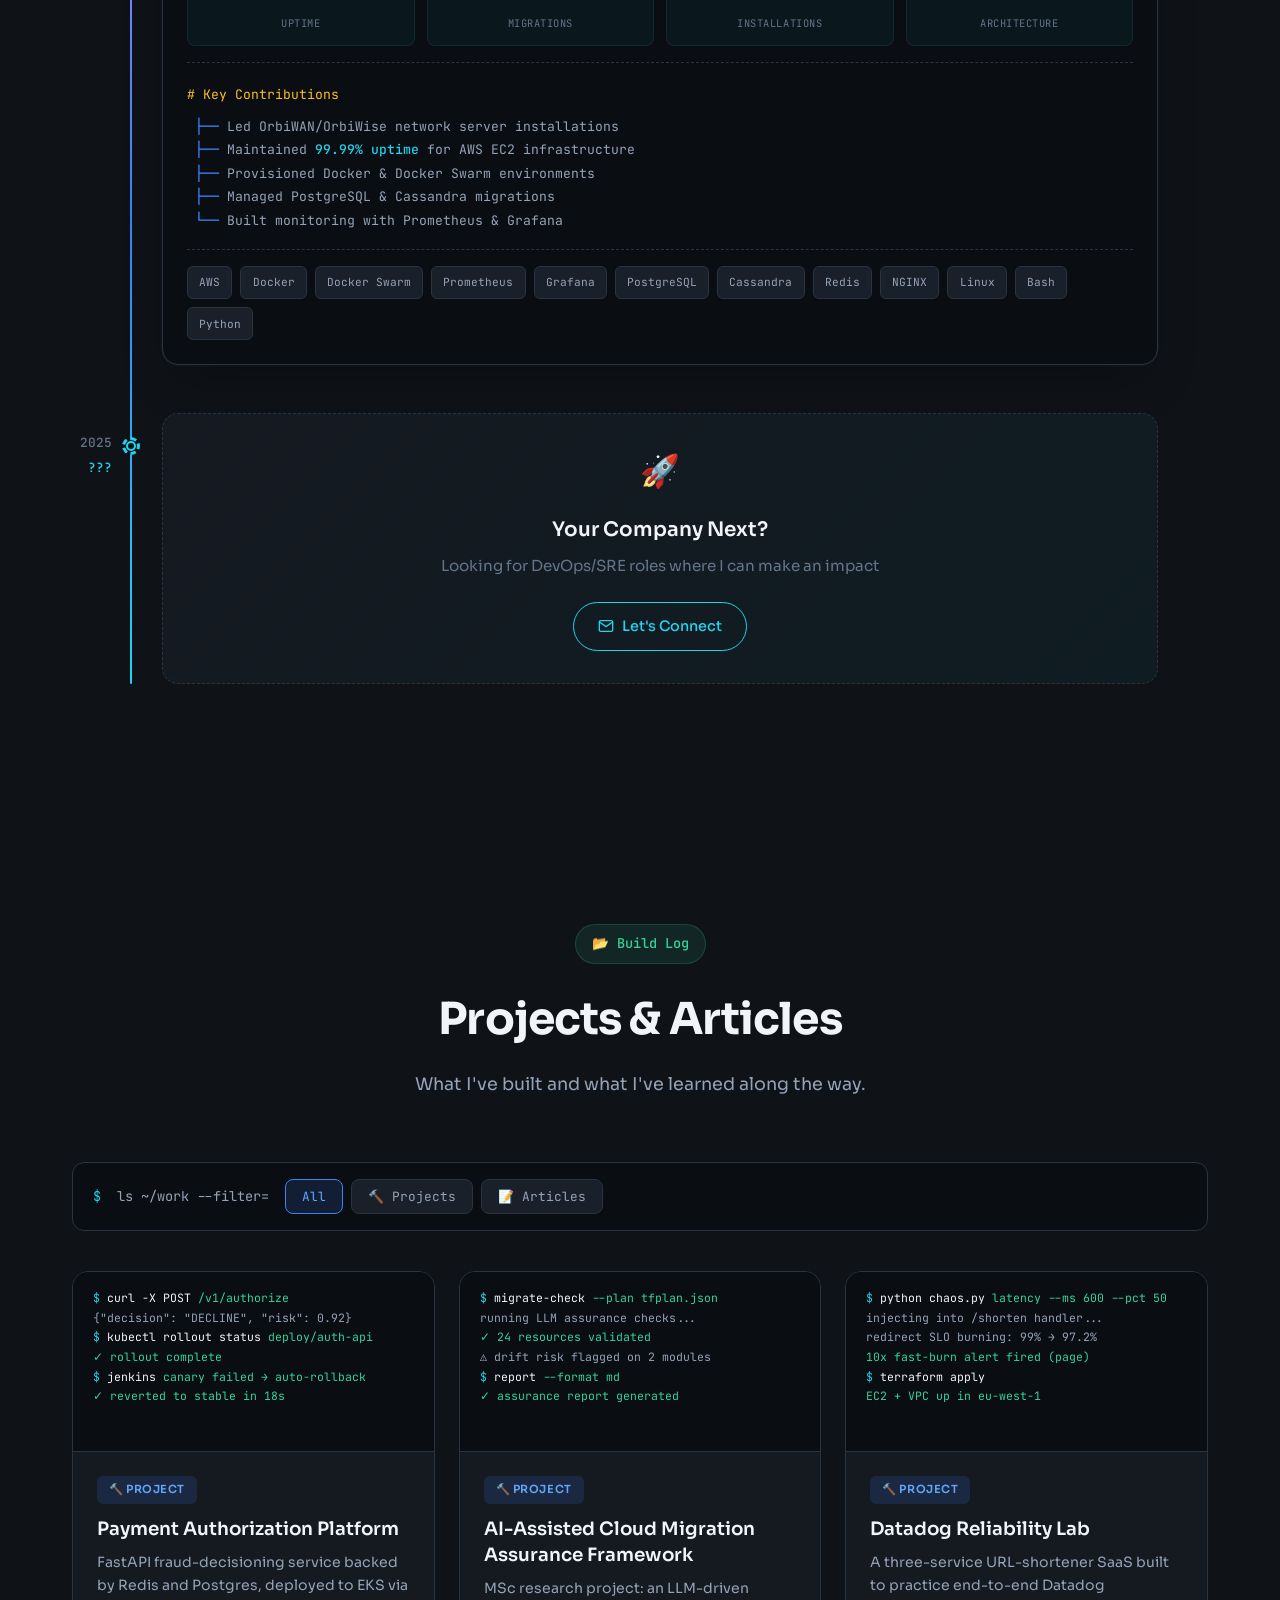
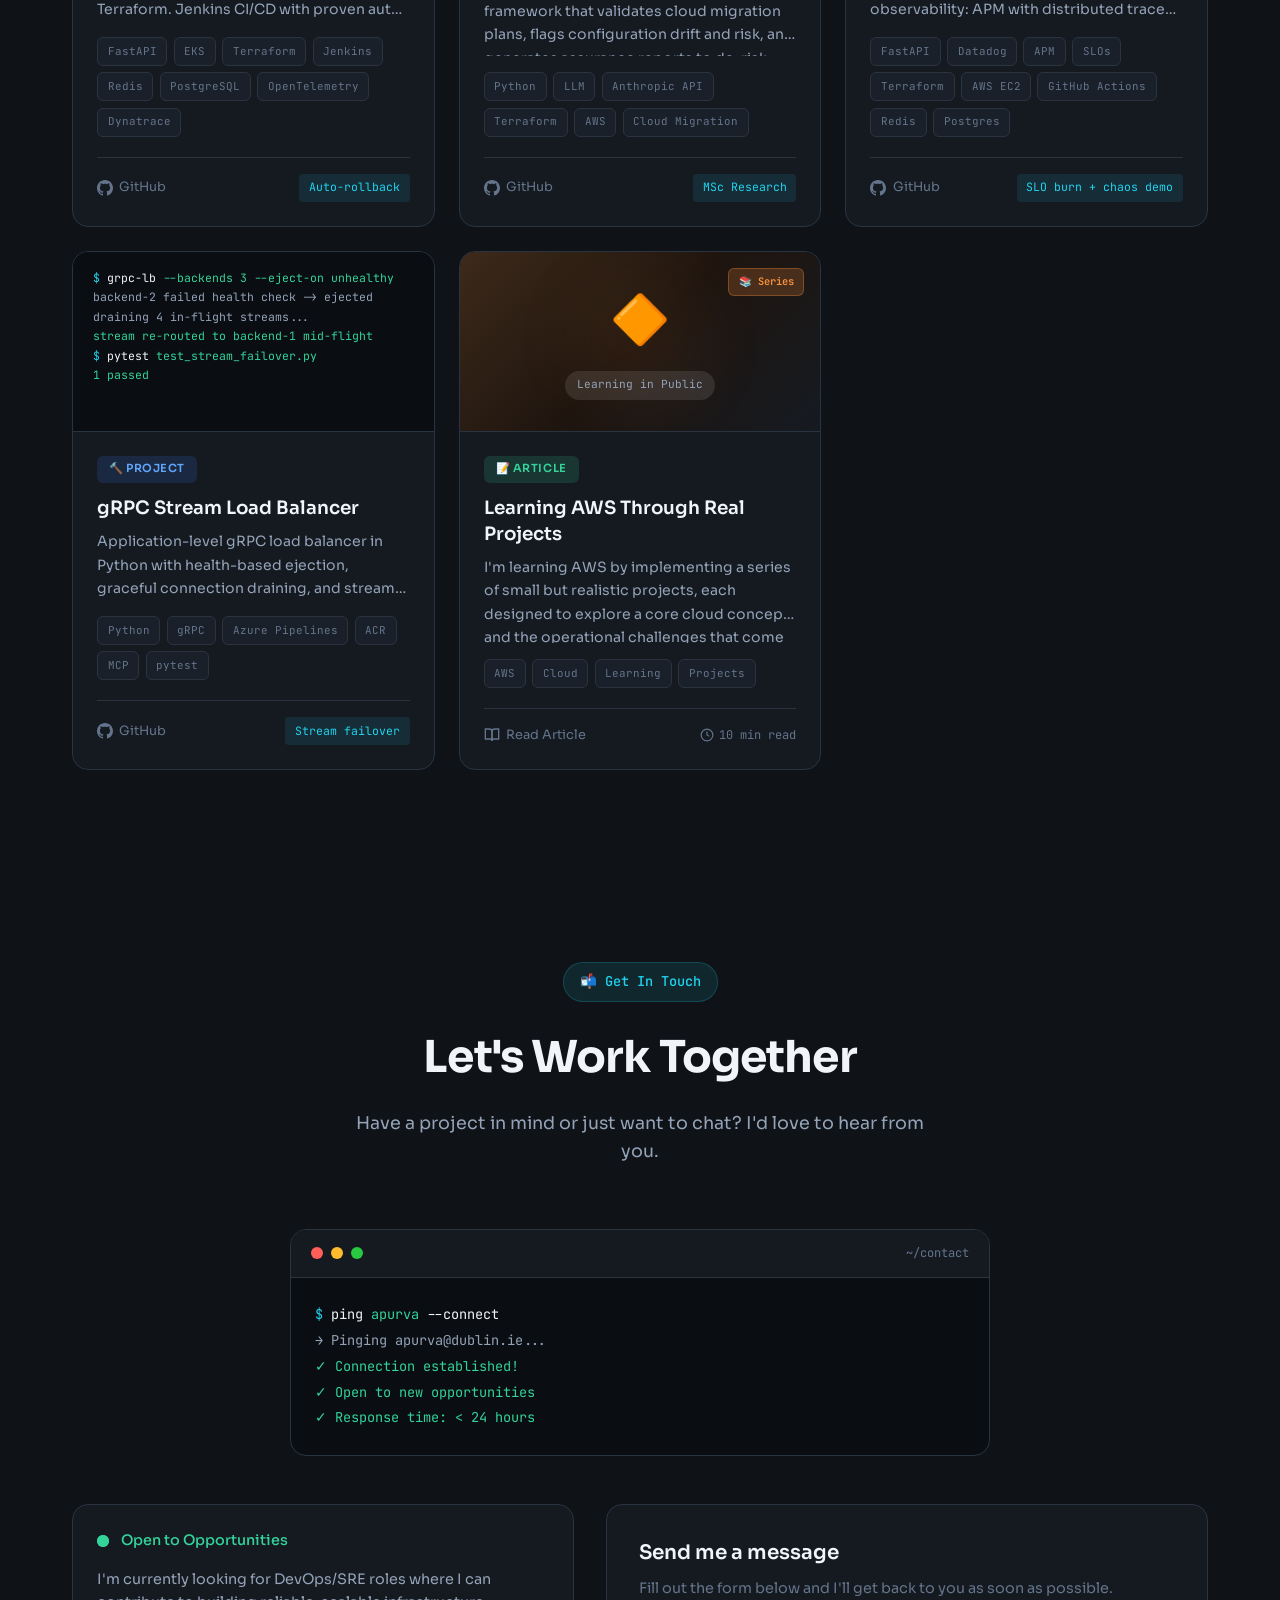
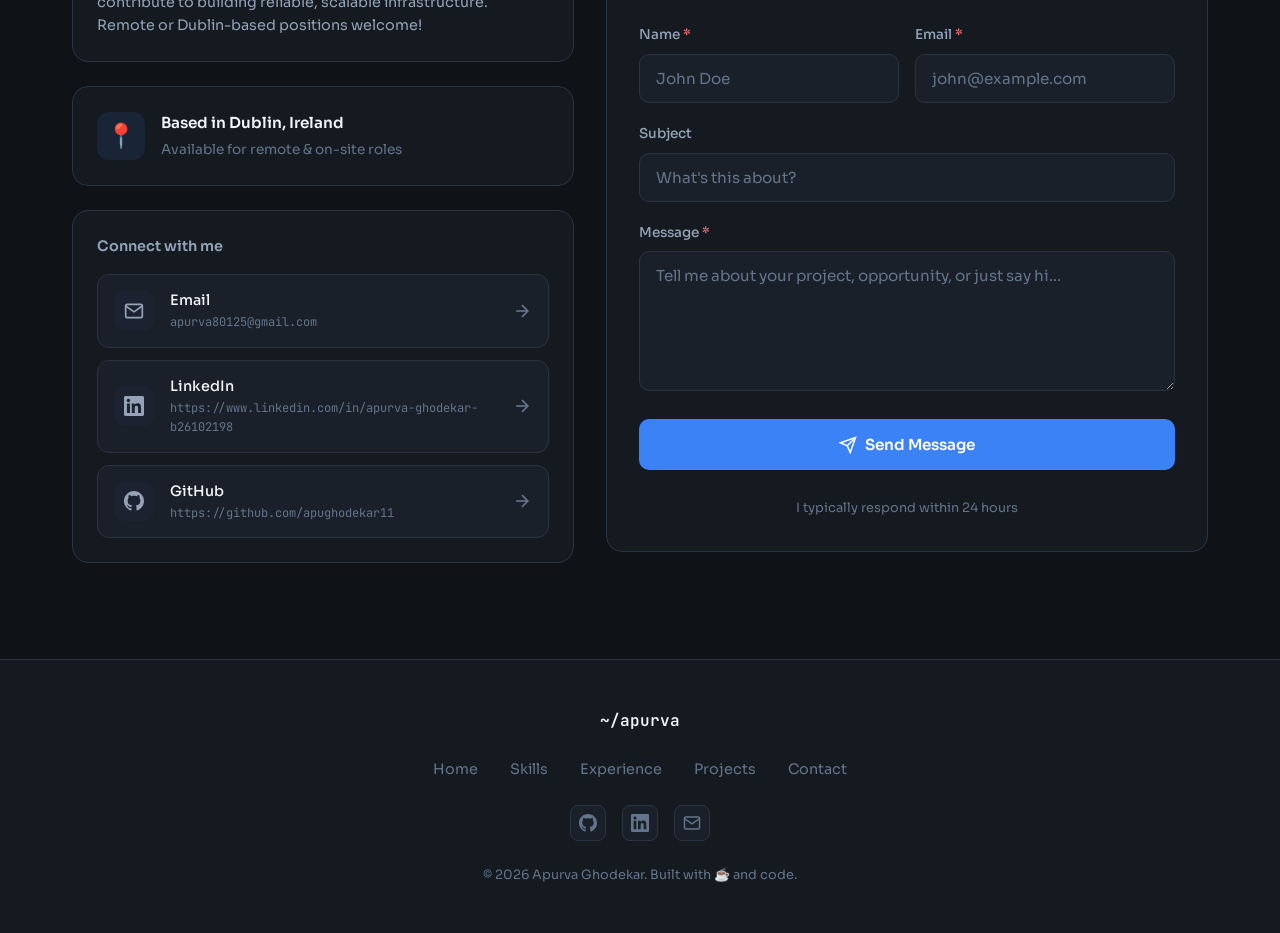
==== commit e6486876: "skill section changes" ====
--- a/index.html
+++ b/index.html
@@ -1,4 +1,3 @@
-
 <!DOCTYPE html>
 <html lang="en">
 <head>
@@ -90,7 +89,7 @@
                         <a href="#contact" class="btn-secondary"><svg width="17" height="17" viewBox="0 0 24 24" fill="none" stroke="currentColor" stroke-width="2"><path d="M4 4h16c1.1 0 2 .9 2 2v12c0 1.1-.9 2-2 2H4c-1.1 0-2-.9-2-2V6c0-1.1.9-2 2-2z"></path><polyline points="22,6 12,13 2,6"></polyline></svg>Get in Touch</a>
                     </div>
                     <div class="social-links">
-                        <a href="https://github.com/x23304995-Apurva" class="social-link" aria-label="GitHub" target="_blank" rel="noopener noreferrer">  <svg viewBox="0 0 24 24" fill="currentColor"><path d="M12 0c-6.626 0-12 5.373-12 12 0 5.302 3.438 9.8 8.207 11.387.599.111.793-.261.793-.577v-2.234c-3.338.726-4.033-1.416-4.033-1.416-.546-1.387-1.333-1.756-1.333-1.756-1.089-.745.083-.729.083-.729 1.205.084 1.839 1.237 1.839 1.237 1.07 1.834 2.807 1.304 3.492.997.107-.775.418-1.305.762-1.604-2.665-.305-5.467-1.334-5.467-5.931 0-1.311.469-2.381 1.236-3.221-.124-.303-.535-1.524.117-3.176 0 0 1.008-.322 3.301 1.23.957-.266 1.983-.399 3.003-.404 1.02.005 2.047.138 3.006.404 2.291-1.552 3.297-1.23 3.297-1.23.653 1.653.242 2.874.118 3.176.77.84 1.235 1.911 1.235 3.221 0 4.609-2.807 5.624-5.479 5.921.43.372.823 1.102.823 2.222v3.293c0 .319.192.694.801.576 4.765-1.589 8.199-6.086 8.199-11.386 0-6.627-5.373-12-12-12z"/></svg></a>
+                        <a href="https://github.com/apughodekar11" class="social-link" aria-label="GitHub" target="_blank" rel="noopener noreferrer">  <svg viewBox="0 0 24 24" fill="currentColor"><path d="M12 0c-6.626 0-12 5.373-12 12 0 5.302 3.438 9.8 8.207 11.387.599.111.793-.261.793-.577v-2.234c-3.338.726-4.033-1.416-4.033-1.416-.546-1.387-1.333-1.756-1.333-1.756-1.089-.745.083-.729.083-.729 1.205.084 1.839 1.237 1.839 1.237 1.07 1.834 2.807 1.304 3.492.997.107-.775.418-1.305.762-1.604-2.665-.305-5.467-1.334-5.467-5.931 0-1.311.469-2.381 1.236-3.221-.124-.303-.535-1.524.117-3.176 0 0 1.008-.322 3.301 1.23.957-.266 1.983-.399 3.003-.404 1.02.005 2.047.138 3.006.404 2.291-1.552 3.297-1.23 3.297-1.23.653 1.653.242 2.874.118 3.176.77.84 1.235 1.911 1.235 3.221 0 4.609-2.807 5.624-5.479 5.921.43.372.823 1.102.823 2.222v3.293c0 .319.192.694.801.576 4.765-1.589 8.199-6.086 8.199-11.386 0-6.627-5.373-12-12-12z"/></svg></a>
                         <a href="https://www.linkedin.com/in/apurva-ghodekar-b26102198" class="social-link" aria-label="LinkedIn" target="_blank" rel="noopener noreferrer"><svg viewBox="0 0 24 24" fill="currentColor"><path d="M20.447 20.452h-3.554v-5.569c0-1.328-.027-3.037-1.852-3.037-1.853 0-2.136 1.445-2.136 2.939v5.667H9.351V9h3.414v1.561h.046c.477-.9 1.637-1.85 3.37-1.85 3.601 0 4.267 2.37 4.267 5.455v6.286zM5.337 7.433c-1.144 0-2.063-.926-2.063-2.065 0-1.138.92-2.063 2.063-2.063 1.14 0 2.064.925 2.064 2.063 0 1.139-.925 2.065-2.064 2.065zm1.782 13.019H3.555V9h3.564v11.452zM22.225 0H1.771C.792 0 0 .774 0 1.729v20.542C0 23.227.792 24 1.771 24h20.451C23.2 24 24 23.227 24 22.271V1.729C24 .774 23.2 0 22.222 0h.003z"/></svg></a>
                         <a href="mailto:apurva80125@gmail.com" class="social-link" aria-label="Email"><svg viewBox="0 0 24 24" fill="none" stroke="currentColor" stroke-width="2"><path d="M4 4h16c1.1 0 2 .9 2 2v12c0 1.1-.9 2-2 2H4c-1.1 0-2-.9-2-2V6c0-1.1.9-2 2-2z"></path><polyline points="22,6 12,13 2,6"></polyline></svg></a>
                     </div>
@@ -112,99 +111,114 @@
         <section class="skills-section" id="skills">
             <div class="section-header">
                 <span class="section-label"><span>💻</span> Tech Stack</span>
-                <h2 class="section-title">Skills & Expertise</h2>
-                <p class="section-subtitle">Technologies I work with to build scalable, reliable infrastructure and automate everything.</p>
-            </div>
-            <div class="skills-grid">
-                <!-- Cloud Platforms -->
-                <div class="skill-card cloud highlight">
-                    <span class="highlight-badge">Primary</span>
-                    <div class="card-header"><div class="card-icon">☁️</div><h3 class="card-title">Cloud Platforms</h3></div>
-                    <div class="skills-list">
-                        <div class="skill-item"><div class="skill-logo">🔶</div><div class="skill-info"><div class="skill-name">Amazon Web Services</div><div class="skill-detail">EC2, S3, Lambda, Beanstalk</div></div><div class="circular-progress" data-progress="75"><svg viewBox="0 0 40 40"><circle class="bg-circle" cx="20" cy="20" r="18"></circle><circle class="progress-circle" cx="20" cy="20" r="18"></circle></svg><span class="percentage">75%</span></div></div>
-                        <div class="skill-item"><div class="skill-logo">🔷</div><div class="skill-info"><div class="skill-name">Microsoft Azure</div><div class="skill-detail">AZ-104 Certified</div></div><div class="circular-progress" data-progress="60"><svg viewBox="0 0 40 40"><circle class="bg-circle" cx="20" cy="20" r="18"></circle><circle class="progress-circle" cx="20" cy="20" r="18"></circle></svg><span class="percentage">60%</span></div></div>
-                    </div>
-                </div>
-                <!-- Infrastructure -->
-                <div class="skill-card infrastructure">
-                    <div class="card-header"><div class="card-icon">🌐</div><h3 class="card-title">Infrastructure & Web Servers</h3></div>
-                    <div class="skills-list">
-                        <div class="skill-item"><div class="skill-logo">🟢</div><div class="skill-info"><div class="skill-name">NGINX</div><div class="skill-detail">Reverse Proxy, SSL</div></div><div class="circular-progress" data-progress="70"><svg viewBox="0 0 40 40"><circle class="bg-circle" cx="20" cy="20" r="18"></circle><circle class="progress-circle" cx="20" cy="20" r="18"></circle></svg><span class="percentage">70%</span></div></div>
-                        <div class="skill-item"><div class="skill-logo">🪶</div><div class="skill-info"><div class="skill-name">Apache</div><div class="skill-detail">Web Server</div></div><div class="circular-progress" data-progress="45"><svg viewBox="0 0 40 40"><circle class="bg-circle" cx="20" cy="20" r="18"></circle><circle class="progress-circle" cx="20" cy="20" r="18"></circle></svg><span class="percentage">45%</span></div></div>
-                    </div>
-                </div>
-                <!-- Containers -->
-                <div class="skill-card containers">
-                    <div class="card-header"><div class="card-icon">🐳</div><h3 class="card-title">Containers & Orchestration</h3></div>
-                    <div class="skills-list">
-                        <div class="skill-item"><div class="skill-logo">🐋</div><div class="skill-info"><div class="skill-name">Docker</div><div class="skill-detail">Containerization</div></div><div class="circular-progress" data-progress="80"><svg viewBox="0 0 40 40"><circle class="bg-circle" cx="20" cy="20" r="18"></circle><circle class="progress-circle" cx="20" cy="20" r="18"></circle></svg><span class="percentage">80%</span></div></div>
-                        <div class="skill-item"><div class="skill-logo">🐝</div><div class="skill-info"><div class="skill-name">Docker Swarm</div><div class="skill-detail">Orchestration</div></div><div class="circular-progress" data-progress="80"><svg viewBox="0 0 40 40"><circle class="bg-circle" cx="20" cy="20" r="18"></circle><circle class="progress-circle" cx="20" cy="20" r="18"></circle></svg><span class="percentage">80%</span></div></div>
-                    </div>
-                </div>
-                <!-- IaC -->
-                <div class="skill-card iac">
-                    <div class="card-header"><div class="card-icon">🏗️</div><h3 class="card-title">Infrastructure as Code</h3></div>
-                    <div class="skills-list">
-                        <div class="skill-item"><div class="skill-logo">🟪</div><div class="skill-info"><div class="skill-name">Terraform <span class="learning-badge">Learning</span></div><div class="skill-detail">Pursuing Certification</div></div><div class="circular-progress" data-progress="35"><svg viewBox="0 0 40 40"><circle class="bg-circle" cx="20" cy="20" r="18"></circle><circle class="progress-circle" cx="20" cy="20" r="18"></circle></svg><span class="percentage">35%</span></div></div>
-                        <div class="skill-item"><div class="skill-logo">🔴</div><div class="skill-info"><div class="skill-name">Ansible</div><div class="skill-detail">Configuration Mgmt</div></div><div class="circular-progress" data-progress="30"><svg viewBox="0 0 40 40"><circle class="bg-circle" cx="20" cy="20" r="18"></circle><circle class="progress-circle" cx="20" cy="20" r="18"></circle></svg><span class="percentage">30%</span></div></div>
-                    </div>
-                </div>
-                <!-- Scripting -->
-                <div class="skill-card scripting">
-                    <div class="card-header"><div class="card-icon">⌨️</div><h3 class="card-title">Scripting & Programming</h3></div>
-                    <div class="skills-list">
-                        <div class="skill-item"><div class="skill-logo">🐚</div><div class="skill-info"><div class="skill-name">Bash / Shell</div><div class="skill-detail">Automation Scripts</div></div><div class="circular-progress" data-progress="80"><svg viewBox="0 0 40 40"><circle class="bg-circle" cx="20" cy="20" r="18"></circle><circle class="progress-circle" cx="20" cy="20" r="18"></circle></svg><span class="percentage">80%</span></div></div>
-                        <div class="skill-item"><div class="skill-logo">🐍</div><div class="skill-info"><div class="skill-name">Python</div><div class="skill-detail">Automation, Backend</div></div><div class="circular-progress" data-progress="80"><svg viewBox="0 0 40 40"><circle class="bg-circle" cx="20" cy="20" r="18"></circle><circle class="progress-circle" cx="20" cy="20" r="18"></circle></svg><span class="percentage">80%</span></div></div>
-                        <div class="skill-item"><div class="skill-logo">🔵</div><div class="skill-info"><div class="skill-name">Golang <span class="learning-badge">Learning</span></div><div class="skill-detail">CLI Tools</div></div><div class="circular-progress" data-progress="10"><svg viewBox="0 0 40 40"><circle class="bg-circle" cx="20" cy="20" r="18"></circle><circle class="progress-circle" cx="20" cy="20" r="18"></circle></svg><span class="percentage">10%</span></div></div>
-                    </div>
-                </div>
-                <!-- Monitoring -->
-                <div class="skill-card monitoring">
-                    <div class="card-header"><div class="card-icon">📊</div><h3 class="card-title">Monitoring & Observability</h3></div>
-                    <div class="skills-list">
-                        <div class="skill-item"><div class="skill-logo">🔥</div><div class="skill-info"><div class="skill-name">Prometheus</div><div class="skill-detail">Metrics Collection</div></div><div class="circular-progress" data-progress="90"><svg viewBox="0 0 40 40"><circle class="bg-circle" cx="20" cy="20" r="18"></circle><circle class="progress-circle" cx="20" cy="20" r="18"></circle></svg><span class="percentage">90%</span></div></div>
-                        <div class="skill-item"><div class="skill-logo">📈</div><div class="skill-info"><div class="skill-name">Grafana</div><div class="skill-detail">Visualization & Dashboards</div></div><div class="circular-progress" data-progress="90"><svg viewBox="0 0 40 40"><circle class="bg-circle" cx="20" cy="20" r="18"></circle><circle class="progress-circle" cx="20" cy="20" r="18"></circle></svg><span class="percentage">90%</span></div></div>
-                    </div>
-                </div>
-                <!-- Databases -->
-                <div class="skill-card databases">
-                    <div class="card-header"><div class="card-icon">🗄️</div><h3 class="card-title">Databases</h3></div>
-                    <div class="skills-list">
-                        <div class="skill-item"><div class="skill-logo">🐘</div><div class="skill-info"><div class="skill-name">PostgreSQL</div><div class="skill-detail">Relational DB</div></div><div class="circular-progress" data-progress="80"><svg viewBox="0 0 40 40"><circle class="bg-circle" cx="20" cy="20" r="18"></circle><circle class="progress-circle" cx="20" cy="20" r="18"></circle></svg><span class="percentage">80%</span></div></div>
-                        <div class="skill-item"><div class="skill-logo">👁️</div><div class="skill-info"><div class="skill-name">Cassandra</div><div class="skill-detail">NoSQL Distributed</div></div><div class="circular-progress" data-progress="80"><svg viewBox="0 0 40 40"><circle class="bg-circle" cx="20" cy="20" r="18"></circle><circle class="progress-circle" cx="20" cy="20" r="18"></circle></svg><span class="percentage">80%</span></div></div>
-                        <div class="skill-item"><div class="skill-logo">🔴</div><div class="skill-info"><div class="skill-name">Redis</div><div class="skill-detail">Caching</div></div><div class="circular-progress" data-progress="65"><svg viewBox="0 0 40 40"><circle class="bg-circle" cx="20" cy="20" r="18"></circle><circle class="progress-circle" cx="20" cy="20" r="18"></circle></svg><span class="percentage">65%</span></div></div>
-                    </div>
-                </div>
-                <!-- CI/CD -->
-                <div class="skill-card cicd">
-                    <div class="card-header"><div class="card-icon">🔄</div><h3 class="card-title">CI/CD</h3></div>
-                    <div class="skills-list">
-                        <div class="skill-item"><div class="skill-logo">⚡</div><div class="skill-info"><div class="skill-name">GitHub Actions</div><div class="skill-detail">Workflows & Automation</div></div><div class="circular-progress" data-progress="80"><svg viewBox="0 0 40 40"><circle class="bg-circle" cx="20" cy="20" r="18"></circle><circle class="progress-circle" cx="20" cy="20" r="18"></circle></svg><span class="percentage">80%</span></div></div>
-                        <div class="skill-item"><div class="skill-logo">🔶</div><div class="skill-info"><div class="skill-name">AWS CodePipeline</div><div class="skill-detail">CI/CD Pipeline</div></div><div class="circular-progress" data-progress="75"><svg viewBox="0 0 40 40"><circle class="bg-circle" cx="20" cy="20" r="18"></circle><circle class="progress-circle" cx="20" cy="20" r="18"></circle></svg><span class="percentage">75%</span></div></div>
-                    </div>
-                </div>
-                <!-- Linux & Networking -->
-                <div class="skill-card linux">
-                    <div class="card-header"><div class="card-icon">🐧</div><h3 class="card-title">Linux & Networking</h3></div>
-                    <div class="skills-list">
-                        <div class="skill-item"><div class="skill-logo">🖥️</div><div class="skill-info"><div class="skill-name">Linux Administration</div><div class="skill-detail">Ubuntu, CentOS, RHEL</div></div><div class="circular-progress" data-progress="85"><svg viewBox="0 0 40 40"><circle class="bg-circle" cx="20" cy="20" r="18"></circle><circle class="progress-circle" cx="20" cy="20" r="18"></circle></svg><span class="percentage">85%</span></div></div>
-                        <div class="skill-item"><div class="skill-logo">🌐</div><div class="skill-info"><div class="skill-name">Networking</div><div class="skill-detail">TCP/IP, DNS, Firewalls</div></div><div class="circular-progress" data-progress="60"><svg viewBox="0 0 40 40"><circle class="bg-circle" cx="20" cy="20" r="18"></circle><circle class="progress-circle" cx="20" cy="20" r="18"></circle></svg><span class="percentage">60%</span></div></div>
-                    </div>
-                </div>
-                <!-- Security -->
-                <div class="skill-card security">
-                    <div class="card-header"><div class="card-icon">🔒</div><h3 class="card-title">Security</h3></div>
-                    <div class="skills-list">
-                        <div class="skill-item"><div class="skill-logo">🛡️</div><div class="skill-info"><div class="skill-name">Cloud Security</div><div class="skill-detail">IAM, Security Groups, VPC</div></div><div class="circular-progress" data-progress="55"><svg viewBox="0 0 40 40"><circle class="bg-circle" cx="20" cy="20" r="18"></circle><circle class="progress-circle" cx="20" cy="20" r="18"></circle></svg><span class="percentage">55%</span></div></div>
-                    </div>
-                </div>
-                <!-- Certifications -->
-                <div class="skill-card certifications">
-                    <div class="card-header"><div class="card-icon">🏆</div><h3 class="card-title">Certifications</h3></div>
-                    <div class="skills-list">
-                        <div class="cert-item"><div class="cert-logo">🔷</div><div class="cert-info"><div class="cert-name">Azure Administrator (AZ-104)</div><div class="cert-year">2023</div></div><span class="cert-badge completed">✓ Completed</span></div>
-                        <div class="cert-item"><div class="cert-logo">🔷</div><div class="cert-info"><div class="cert-name">Azure Fundamentals (AZ-900)</div><div class="cert-year">2022</div></div><span class="cert-badge completed">✓ Completed</span></div>
-                        <div class="cert-item"><div class="cert-logo">🟪</div><div class="cert-info"><div class="cert-name">HashiCorp Terraform Associate</div><div class="cert-year">2025</div></div><span class="cert-badge progress">In Progress</span></div>
+                <h2 class="section-title">Skills, with receipts</h2>
+                <p class="section-subtitle">Every tool maps to a project that demonstrates it. No self-ratings &mdash; just what's shipped.</p>
+            </div>
+            <div class="skills-cats">
+                <div class="skill-cat">
+                    <div class="skill-cat-label">cloud platforms</div>
+                    <div class="skill-box-grid">
+                        <div class="skill-box"><div class="skill-box-name">AWS</div><div class="skill-box-ctx">EC2, EKS, ECR, Lambda, RDS, IAM, VPC</div><a class="skill-chip" href="https://github.com/apughodekar11/payment-auth-platform" target="_blank" rel="noopener">payment-auth <svg viewBox="0 0 24 24" fill="none" stroke="currentColor" stroke-width="2" stroke-linecap="round" stroke-linejoin="round"><path d="M15 3h6v6"/><path d="M10 14 21 3"/><path d="M18 13v6a2 2 0 0 1-2 2H5a2 2 0 0 1-2-2V5a2 2 0 0 1 2-2h6"/></svg></a></div>
+                        <div class="skill-box"><div class="skill-box-name">Microsoft Azure</div><div class="skill-box-ctx">AKS, ACR, Functions, Key Vault, Azure SQL</div><a class="skill-chip" href="https://github.com/apughodekar11/grpc-stream-lb" target="_blank" rel="noopener">grpc-stream-lb <svg viewBox="0 0 24 24" fill="none" stroke="currentColor" stroke-width="2" stroke-linecap="round" stroke-linejoin="round"><path d="M15 3h6v6"/><path d="M10 14 21 3"/><path d="M18 13v6a2 2 0 0 1-2 2H5a2 2 0 0 1-2-2V5a2 2 0 0 1 2-2h6"/></svg></a></div>
+                    </div>
+                </div>
+                <div class="skill-cat">
+                    <div class="skill-cat-label">infrastructure as code</div>
+                    <div class="skill-box-grid">
+                        <div class="skill-box"><div class="skill-box-name">Terraform</div><div class="skill-box-ctx">EKS + VPC provisioning, modules</div><a class="skill-chip" href="https://github.com/apughodekar11/payment-auth-platform" target="_blank" rel="noopener">payment-auth <svg viewBox="0 0 24 24" fill="none" stroke="currentColor" stroke-width="2" stroke-linecap="round" stroke-linejoin="round"><path d="M15 3h6v6"/><path d="M10 14 21 3"/><path d="M18 13v6a2 2 0 0 1-2 2H5a2 2 0 0 1-2-2V5a2 2 0 0 1 2-2h6"/></svg></a></div>
+                        <div class="skill-box"><div class="skill-box-name">Ansible</div><div class="skill-box-ctx">roles, Jinja2, vault, idempotent plays</div><span class="skill-chip pending">config-mgmt lab</span></div>
+                    </div>
+                </div>
+                <div class="skill-cat">
+                    <div class="skill-cat-label">containers & orchestration</div>
+                    <div class="skill-box-grid">
+                        <div class="skill-box"><div class="skill-box-name">Docker</div><div class="skill-box-ctx">Compose, multi-service stacks</div><a class="skill-chip" href="https://github.com/apughodekar11/reliability-lab" target="_blank" rel="noopener">reliability-lab <svg viewBox="0 0 24 24" fill="none" stroke="currentColor" stroke-width="2" stroke-linecap="round" stroke-linejoin="round"><path d="M15 3h6v6"/><path d="M10 14 21 3"/><path d="M18 13v6a2 2 0 0 1-2 2H5a2 2 0 0 1-2-2V5a2 2 0 0 1 2-2h6"/></svg></a></div>
+                        <div class="skill-box"><div class="skill-box-name">Kubernetes</div><div class="skill-box-ctx">Deployments, HPA, probes, ingress, Helm</div><a class="skill-chip" href="https://github.com/apughodekar11/payment-auth-platform" target="_blank" rel="noopener">payment-auth <svg viewBox="0 0 24 24" fill="none" stroke="currentColor" stroke-width="2" stroke-linecap="round" stroke-linejoin="round"><path d="M15 3h6v6"/><path d="M10 14 21 3"/><path d="M18 13v6a2 2 0 0 1-2 2H5a2 2 0 0 1-2-2V5a2 2 0 0 1 2-2h6"/></svg></a></div>
+                        <div class="skill-box"><div class="skill-box-name">AKS</div><div class="skill-box-ctx">managed Kubernetes on Azure</div><a class="skill-chip" href="https://github.com/apughodekar11/azure-aks" target="_blank" rel="noopener">azure-aks <svg viewBox="0 0 24 24" fill="none" stroke="currentColor" stroke-width="2" stroke-linecap="round" stroke-linejoin="round"><path d="M15 3h6v6"/><path d="M10 14 21 3"/><path d="M18 13v6a2 2 0 0 1-2 2H5a2 2 0 0 1-2-2V5a2 2 0 0 1 2-2h6"/></svg></a></div>
+                        <div class="skill-box"><div class="skill-box-name">Docker Swarm</div><div class="skill-box-ctx">orchestration in production</div><span class="skill-chip pending">azilen / production</span></div>
+                    </div>
+                </div>
+                <div class="skill-cat">
+                    <div class="skill-cat-label">ci / cd & release</div>
+                    <div class="skill-box-grid">
+                        <div class="skill-box"><div class="skill-box-name">GitHub Actions</div><div class="skill-box-ctx">deploy on push, version tagging</div><a class="skill-chip" href="https://github.com/apughodekar11/reliability-lab" target="_blank" rel="noopener">reliability-lab <svg viewBox="0 0 24 24" fill="none" stroke="currentColor" stroke-width="2" stroke-linecap="round" stroke-linejoin="round"><path d="M15 3h6v6"/><path d="M10 14 21 3"/><path d="M18 13v6a2 2 0 0 1-2 2H5a2 2 0 0 1-2-2V5a2 2 0 0 1 2-2h6"/></svg></a></div>
+                        <div class="skill-box"><div class="skill-box-name">Jenkins</div><div class="skill-box-ctx">canary deploy, auto-rollback</div><a class="skill-chip" href="https://github.com/apughodekar11/payment-auth-platform" target="_blank" rel="noopener">payment-auth <svg viewBox="0 0 24 24" fill="none" stroke="currentColor" stroke-width="2" stroke-linecap="round" stroke-linejoin="round"><path d="M15 3h6v6"/><path d="M10 14 21 3"/><path d="M18 13v6a2 2 0 0 1-2 2H5a2 2 0 0 1-2-2V5a2 2 0 0 1 2-2h6"/></svg></a></div>
+                        <div class="skill-box"><div class="skill-box-name">Azure DevOps</div><div class="skill-box-ctx">Boards, Repos, Pipelines via ADO MCP server</div><a class="skill-chip" href="https://github.com/apughodekar11/grpc-stream-lb" target="_blank" rel="noopener">grpc-stream-lb <svg viewBox="0 0 24 24" fill="none" stroke="currentColor" stroke-width="2" stroke-linecap="round" stroke-linejoin="round"><path d="M15 3h6v6"/><path d="M10 14 21 3"/><path d="M18 13v6a2 2 0 0 1-2 2H5a2 2 0 0 1-2-2V5a2 2 0 0 1 2-2h6"/></svg></a></div>
+                        <div class="skill-box"><div class="skill-box-name">GitLab CI/CD</div><div class="skill-box-ctx">pipelines & runners</div><span class="skill-chip pending">self-study</span></div>
+                        <div class="skill-box"><div class="skill-box-name">AWS CodePipeline</div><div class="skill-box-ctx">build → deploy</div><span class="skill-chip pending">self-study</span></div>
+                    </div>
+                </div>
+                <div class="skill-cat">
+                    <div class="skill-cat-label">reliability / sre</div>
+                    <div class="skill-box-grid">
+                        <div class="skill-box"><div class="skill-box-name">SLOs & Error Budgets</div><div class="skill-box-ctx">availability + latency objectives</div><a class="skill-chip" href="https://github.com/apughodekar11/reliability-lab" target="_blank" rel="noopener">reliability-lab <svg viewBox="0 0 24 24" fill="none" stroke="currentColor" stroke-width="2" stroke-linecap="round" stroke-linejoin="round"><path d="M15 3h6v6"/><path d="M10 14 21 3"/><path d="M18 13v6a2 2 0 0 1-2 2H5a2 2 0 0 1-2-2V5a2 2 0 0 1 2-2h6"/></svg></a></div>
+                        <div class="skill-box"><div class="skill-box-name">Burn-Rate Alerting & Chaos</div><div class="skill-box-ctx">fast/slow burn, fault injection</div><a class="skill-chip" href="https://github.com/apughodekar11/reliability-lab" target="_blank" rel="noopener">reliability-lab <svg viewBox="0 0 24 24" fill="none" stroke="currentColor" stroke-width="2" stroke-linecap="round" stroke-linejoin="round"><path d="M15 3h6v6"/><path d="M10 14 21 3"/><path d="M18 13v6a2 2 0 0 1-2 2H5a2 2 0 0 1-2-2V5a2 2 0 0 1 2-2h6"/></svg></a></div>
+                        <div class="skill-box"><div class="skill-box-name">Incident Response & On-Call</div><div class="skill-box-ctx">RCA, blameless postmortems, runbooks</div><a class="skill-chip" href="https://github.com/apughodekar11/reliability-lab" target="_blank" rel="noopener">reliability-lab <svg viewBox="0 0 24 24" fill="none" stroke="currentColor" stroke-width="2" stroke-linecap="round" stroke-linejoin="round"><path d="M15 3h6v6"/><path d="M10 14 21 3"/><path d="M18 13v6a2 2 0 0 1-2 2H5a2 2 0 0 1-2-2V5a2 2 0 0 1 2-2h6"/></svg></a></div>
+                    </div>
+                </div>
+                <div class="skill-cat">
+                    <div class="skill-cat-label">observability</div>
+                    <div class="skill-box-grid">
+                        <div class="skill-box"><div class="skill-box-name">Datadog</div><div class="skill-box-ctx">APM, SLOs, DogStatsD, synthetics</div><a class="skill-chip" href="https://github.com/apughodekar11/reliability-lab" target="_blank" rel="noopener">reliability-lab <svg viewBox="0 0 24 24" fill="none" stroke="currentColor" stroke-width="2" stroke-linecap="round" stroke-linejoin="round"><path d="M15 3h6v6"/><path d="M10 14 21 3"/><path d="M18 13v6a2 2 0 0 1-2 2H5a2 2 0 0 1-2-2V5a2 2 0 0 1 2-2h6"/></svg></a></div>
+                        <div class="skill-box"><div class="skill-box-name">OpenTelemetry</div><div class="skill-box-ctx">distributed tracing → Dynatrace</div><a class="skill-chip" href="https://github.com/apughodekar11/payment-auth-platform" target="_blank" rel="noopener">payment-auth <svg viewBox="0 0 24 24" fill="none" stroke="currentColor" stroke-width="2" stroke-linecap="round" stroke-linejoin="round"><path d="M15 3h6v6"/><path d="M10 14 21 3"/><path d="M18 13v6a2 2 0 0 1-2 2H5a2 2 0 0 1-2-2V5a2 2 0 0 1 2-2h6"/></svg></a></div>
+                        <div class="skill-box"><div class="skill-box-name">Prometheus</div><div class="skill-box-ctx">metrics for IoT network servers</div><span class="skill-chip pending">azilen / production</span></div>
+                        <div class="skill-box"><div class="skill-box-name">Grafana</div><div class="skill-box-ctx">production dashboards</div><span class="skill-chip pending">azilen / production</span></div>
+                    </div>
+                </div>
+                <div class="skill-cat">
+                    <div class="skill-cat-label">databases & caching</div>
+                    <div class="skill-box-grid">
+                        <div class="skill-box"><div class="skill-box-name">PostgreSQL</div><div class="skill-box-ctx">primary store, SQL, migrations</div><a class="skill-chip" href="https://github.com/apughodekar11/payment-auth-platform" target="_blank" rel="noopener">payment-auth <svg viewBox="0 0 24 24" fill="none" stroke="currentColor" stroke-width="2" stroke-linecap="round" stroke-linejoin="round"><path d="M15 3h6v6"/><path d="M10 14 21 3"/><path d="M18 13v6a2 2 0 0 1-2 2H5a2 2 0 0 1-2-2V5a2 2 0 0 1 2-2h6"/></svg></a></div>
+                        <div class="skill-box"><div class="skill-box-name">Redis</div><div class="skill-box-ctx">cache + event queue</div><a class="skill-chip" href="https://github.com/apughodekar11/reliability-lab" target="_blank" rel="noopener">reliability-lab <svg viewBox="0 0 24 24" fill="none" stroke="currentColor" stroke-width="2" stroke-linecap="round" stroke-linejoin="round"><path d="M15 3h6v6"/><path d="M10 14 21 3"/><path d="M18 13v6a2 2 0 0 1-2 2H5a2 2 0 0 1-2-2V5a2 2 0 0 1 2-2h6"/></svg></a></div>
+                        <div class="skill-box"><div class="skill-box-name">Redis Sentinel</div><div class="skill-box-ctx">HA, automatic failover</div><span class="skill-chip pending">self-study</span></div>
+                        <div class="skill-box"><div class="skill-box-name">Cassandra</div><div class="skill-box-ctx">NoSQL migrations in prod</div><span class="skill-chip pending">azilen / production</span></div>
+                    </div>
+                </div>
+                <div class="skill-cat">
+                    <div class="skill-cat-label">languages & frameworks</div>
+                    <div class="skill-box-grid">
+                        <div class="skill-box"><div class="skill-box-name">Python</div><div class="skill-box-ctx">OOP, async, DSA, pytest</div><a class="skill-chip" href="https://github.com/apughodekar11/grpc-stream-lb" target="_blank" rel="noopener">grpc-stream-lb <svg viewBox="0 0 24 24" fill="none" stroke="currentColor" stroke-width="2" stroke-linecap="round" stroke-linejoin="round"><path d="M15 3h6v6"/><path d="M10 14 21 3"/><path d="M18 13v6a2 2 0 0 1-2 2H5a2 2 0 0 1-2-2V5a2 2 0 0 1 2-2h6"/></svg></a></div>
+                        <div class="skill-box"><div class="skill-box-name">FastAPI</div><div class="skill-box-ctx">REST, Pydantic, microservices</div><a class="skill-chip" href="https://github.com/apughodekar11/payment-auth-platform" target="_blank" rel="noopener">payment-auth <svg viewBox="0 0 24 24" fill="none" stroke="currentColor" stroke-width="2" stroke-linecap="round" stroke-linejoin="round"><path d="M15 3h6v6"/><path d="M10 14 21 3"/><path d="M18 13v6a2 2 0 0 1-2 2H5a2 2 0 0 1-2-2V5a2 2 0 0 1 2-2h6"/></svg></a></div>
+                        <div class="skill-box"><div class="skill-box-name">gRPC</div><div class="skill-box-ctx">stream-failover load balancer</div><a class="skill-chip" href="https://github.com/apughodekar11/grpc-stream-lb" target="_blank" rel="noopener">grpc-stream-lb <svg viewBox="0 0 24 24" fill="none" stroke="currentColor" stroke-width="2" stroke-linecap="round" stroke-linejoin="round"><path d="M15 3h6v6"/><path d="M10 14 21 3"/><path d="M18 13v6a2 2 0 0 1-2 2H5a2 2 0 0 1-2-2V5a2 2 0 0 1 2-2h6"/></svg></a></div>
+                        <div class="skill-box"><div class="skill-box-name">Bash</div><div class="skill-box-ctx">automation scripts</div><span class="skill-chip pending">azilen / production</span></div>
+                        <div class="skill-box"><div class="skill-box-name">Golang</div><div class="skill-box-ctx">learning lane — CLI tooling</div><span class="skill-chip learn">monitoring</span></div>
+                    </div>
+                </div>
+                <div class="skill-cat">
+                    <div class="skill-cat-label">systems & networking</div>
+                    <div class="skill-box-grid">
+                        <div class="skill-box"><div class="skill-box-name">Linux</div><div class="skill-box-ctx">Ubuntu, Rocky, CentOS admin</div><span class="skill-chip pending">azilen / production</span></div>
+                        <div class="skill-box"><div class="skill-box-name">NGINX</div><div class="skill-box-ctx">reverse proxy, TLS termination</div><span class="skill-chip pending">config-mgmt lab</span></div>
+                        <div class="skill-box"><div class="skill-box-name">Load Balancing</div><div class="skill-box-ctx">L4/L7, health checks, failover</div><a class="skill-chip" href="https://github.com/apughodekar11/grpc-stream-lb" target="_blank" rel="noopener">grpc-stream-lb <svg viewBox="0 0 24 24" fill="none" stroke="currentColor" stroke-width="2" stroke-linecap="round" stroke-linejoin="round"><path d="M15 3h6v6"/><path d="M10 14 21 3"/><path d="M18 13v6a2 2 0 0 1-2 2H5a2 2 0 0 1-2-2V5a2 2 0 0 1 2-2h6"/></svg></a></div>
+                        <div class="skill-box"><div class="skill-box-name">Networking</div><div class="skill-box-ctx">TCP/IP, DNS, HTTP, firewalls</div><span class="skill-chip pending">azilen / production</span></div>
+                    </div>
+                </div>
+                <div class="skill-cat">
+                    <div class="skill-cat-label">identity & security</div>
+                    <div class="skill-box-grid">
+                        <div class="skill-box"><div class="skill-box-name">OAuth2 / OIDC</div><div class="skill-box-ctx">Azure AD, SSO, RBAC</div><span class="skill-chip pending">azure project</span></div>
+                        <div class="skill-box"><div class="skill-box-name">Secrets & TLS</div><div class="skill-box-ctx">Key Vault, Secrets Manager, TLS</div><a class="skill-chip" href="https://github.com/apughodekar11/payment-auth-platform" target="_blank" rel="noopener">payment-auth <svg viewBox="0 0 24 24" fill="none" stroke="currentColor" stroke-width="2" stroke-linecap="round" stroke-linejoin="round"><path d="M15 3h6v6"/><path d="M10 14 21 3"/><path d="M18 13v6a2 2 0 0 1-2 2H5a2 2 0 0 1-2-2V5a2 2 0 0 1 2-2h6"/></svg></a></div>
+                        <div class="skill-box"><div class="skill-box-name">Cloud Security</div><div class="skill-box-ctx">IAM, security groups, VPC</div><a class="skill-chip" href="https://github.com/apughodekar11/reliability-lab" target="_blank" rel="noopener">reliability-lab <svg viewBox="0 0 24 24" fill="none" stroke="currentColor" stroke-width="2" stroke-linecap="round" stroke-linejoin="round"><path d="M15 3h6v6"/><path d="M10 14 21 3"/><path d="M18 13v6a2 2 0 0 1-2 2H5a2 2 0 0 1-2-2V5a2 2 0 0 1 2-2h6"/></svg></a></div>
+                        <div class="skill-box"><div class="skill-box-name">OPA / Rego</div><div class="skill-box-ctx">policy as code</div><a class="skill-chip" href="https://github.com/apughodekar11/AI-assisted-cloud-migration-assurance-framework" target="_blank" rel="noopener">msc-research <svg viewBox="0 0 24 24" fill="none" stroke="currentColor" stroke-width="2" stroke-linecap="round" stroke-linejoin="round"><path d="M15 3h6v6"/><path d="M10 14 21 3"/><path d="M18 13v6a2 2 0 0 1-2 2H5a2 2 0 0 1-2-2V5a2 2 0 0 1 2-2h6"/></svg></a></div>
+                    </div>
+                </div>
+                <div class="skill-cat">
+                    <div class="skill-cat-label">ai / ml</div>
+                    <div class="skill-box-grid">
+                        <div class="skill-box"><div class="skill-box-name">Anthropic API</div><div class="skill-box-ctx">tool use, function calling</div><a class="skill-chip" href="https://github.com/apughodekar11/AI-assisted-cloud-migration-assurance-framework" target="_blank" rel="noopener">msc-research <svg viewBox="0 0 24 24" fill="none" stroke="currentColor" stroke-width="2" stroke-linecap="round" stroke-linejoin="round"><path d="M15 3h6v6"/><path d="M10 14 21 3"/><path d="M18 13v6a2 2 0 0 1-2 2H5a2 2 0 0 1-2-2V5a2 2 0 0 1 2-2h6"/></svg></a></div>
+                        <div class="skill-box"><div class="skill-box-name">RAG / LLM apps</div><div class="skill-box-ctx">migration assurance, runbook assistant</div><a class="skill-chip" href="https://github.com/apughodekar11/AI-assisted-cloud-migration-assurance-framework" target="_blank" rel="noopener">msc-research <svg viewBox="0 0 24 24" fill="none" stroke="currentColor" stroke-width="2" stroke-linecap="round" stroke-linejoin="round"><path d="M15 3h6v6"/><path d="M10 14 21 3"/><path d="M18 13v6a2 2 0 0 1-2 2H5a2 2 0 0 1-2-2V5a2 2 0 0 1 2-2h6"/></svg></a></div>
+                        <div class="skill-box"><div class="skill-box-name">ML / Deep Learning</div><div class="skill-box-ctx">TensorFlow, scikit-learn, LSTM</div><a class="skill-chip" href="https://github.com/apughodekar11/AI-assisted-cloud-migration-assurance-framework" target="_blank" rel="noopener">msc-research <svg viewBox="0 0 24 24" fill="none" stroke="currentColor" stroke-width="2" stroke-linecap="round" stroke-linejoin="round"><path d="M15 3h6v6"/><path d="M10 14 21 3"/><path d="M18 13v6a2 2 0 0 1-2 2H5a2 2 0 0 1-2-2V5a2 2 0 0 1 2-2h6"/></svg></a></div>
+                        <div class="skill-box"><div class="skill-box-name">MCP <small>Model Context Protocol</small></div><div class="skill-box-ctx">drove Azure DevOps via Copilot + MCP server</div><a class="skill-chip" href="https://github.com/apughodekar11/grpc-stream-lb" target="_blank" rel="noopener">grpc-stream-lb <svg viewBox="0 0 24 24" fill="none" stroke="currentColor" stroke-width="2" stroke-linecap="round" stroke-linejoin="round"><path d="M15 3h6v6"/><path d="M10 14 21 3"/><path d="M18 13v6a2 2 0 0 1-2 2H5a2 2 0 0 1-2-2V5a2 2 0 0 1 2-2h6"/></svg></a></div>
+                        <div class="skill-box"><div class="skill-box-name">Azure AI Foundry</div><div class="skill-box-ctx">model catalog, AI app building</div><span class="skill-chip learn">AI Skills Fest</span></div>
+                    </div>
+                </div>
+                <div class="skill-cat">
+                    <div class="skill-cat-label">certifications</div>
+                    <div class="skill-box-grid">
+                        <div class="skill-box"><div class="skill-box-name">Azure Administrator <small>AZ-104</small></div><div class="skill-box-ctx">Microsoft, 2023</div><span class="skill-chip done">completed</span></div>
+                        <div class="skill-box"><div class="skill-box-name">Azure Fundamentals <small>AZ-900</small></div><div class="skill-box-ctx">Microsoft, 2022</div><span class="skill-chip done">completed</span></div>
+                        <div class="skill-box"><div class="skill-box-name">Microsoft 365 Fundamentals <small>MS-900</small></div><div class="skill-box-ctx">Microsoft</div><span class="skill-chip done">completed</span></div>
+                        <div class="skill-box"><div class="skill-box-name">Terraform Associate</div><div class="skill-box-ctx">HashiCorp</div><span class="skill-chip learn">in progress</span></div>
                     </div>
                 </div>
             </div>
@@ -279,52 +293,95 @@
                 </div>
             </div>
             <div class="cards-grid">
-                <!-- Project 1 -->
+                <!-- Payment Auth Platform -->
                 <div class="project-card" data-type="project">
                     <div class="visual-terminal">
-                        <span class="term-line"><span class="term-prompt">$</span> <span class="term-cmd">az aks get-credentials</span> <span class="term-string">--name prod-cluster</span></span>
-                        <span class="term-line"><span class="term-output">Merged "prod-cluster" as current context</span></span>
-                        <span class="term-line"><span class="term-prompt">$</span> <span class="term-cmd">helm upgrade</span> <span class="term-string">--install backend ./charts</span></span>
-                        <span class="term-line"><span class="term-success">✓ Release "backend" deployed</span></span>
-                        <span class="term-line"><span class="term-prompt">$</span> <span class="term-cmd">kubectl get pods</span> <span class="term-string">-n production</span></span>
-                        <span class="term-line"><span class="term-output">backend-6d4f8b7c9-x2k4j   1/1   Running</span></span>
+                        <span class="term-line"><span class="term-prompt">$</span> <span class="term-cmd">curl -X POST</span> <span class="term-string">/v1/authorize</span></span>
+                        <span class="term-line"><span class="term-output">{"decision": "DECLINE", "risk": 0.92}</span></span>
+                        <span class="term-line"><span class="term-prompt">$</span> <span class="term-cmd">kubectl rollout status</span> <span class="term-string">deploy/auth-api</span></span>
+                        <span class="term-line"><span class="term-success">✓ rollout complete</span></span>
+                        <span class="term-line"><span class="term-prompt">$</span> <span class="term-cmd">jenkins</span> <span class="term-string">canary failed → auto-rollback</span></span>
+                        <span class="term-line"><span class="term-success">✓ reverted to stable in 18s</span></span>
                     </div>
                     <div class="project-card-content">
                         <span class="project-card-type project">🔨 Project</span>
-                        <h3 class="project-card-title">Azure-Based Microservices Deployment with Kubernetes</h3>
-                        <p class="project-card-desc">Microservices architecture using AKS and Helm charts with CI/CD workflows via Azure DevOps. Integrated monitoring with Azure Monitor and Cosmos DB.</p>
-                        <div class="project-card-tags"><span class="project-tag">AKS</span><span class="project-tag">Docker</span><span class="project-tag">Helm</span><span class="project-tag">Azure DevOps</span><span class="project-tag">Terraform</span><span class="project-tag">Python</span><span class="project-tag">Cosmos DB</span></div>
+                        <h3 class="project-card-title">Payment Authorization Platform</h3>
+                        <p class="project-card-desc">FastAPI fraud-decisioning service backed by Redis and Postgres, deployed to EKS via Terraform. Jenkins CI/CD with proven auto-rollback on failed canaries, and OpenTelemetry tracing into Dynatrace.</p>
+                        <div class="project-card-tags"><span class="project-tag">FastAPI</span><span class="project-tag">EKS</span><span class="project-tag">Terraform</span><span class="project-tag">Jenkins</span><span class="project-tag">Redis</span><span class="project-tag">PostgreSQL</span><span class="project-tag">OpenTelemetry</span><span class="project-tag">Dynatrace</span></div>
                         <div class="project-card-footer">
                             <div class="project-card-links">
-                                <a href="#" class="project-card-link"><svg viewBox="0 0 24 24" fill="currentColor"><path d="M12 0c-6.626 0-12 5.373-12 12 0 5.302 3.438 9.8 8.207 11.387.599.111.793-.261.793-.577v-2.234c-3.338.726-4.033-1.416-4.033-1.416-.546-1.387-1.333-1.756-1.333-1.756-1.089-.745.083-.729.083-.729 1.205.084 1.839 1.237 1.839 1.237 1.07 1.834 2.807 1.304 3.492.997.107-.775.418-1.305.762-1.604-2.665-.305-5.467-1.334-5.467-5.931 0-1.311.469-2.381 1.236-3.221-.124-.303-.535-1.524.117-3.176 0 0 1.008-.322 3.301 1.23.957-.266 1.983-.399 3.003-.404 1.02.005 2.047.138 3.006.404 2.291-1.552 3.297-1.23 3.297-1.23.653 1.653.242 2.874.118 3.176.77.84 1.235 1.911 1.235 3.221 0 4.609-2.807 5.624-5.479 5.921.43.372.823 1.102.823 2.222v3.293c0 .319.192.694.801.576 4.765-1.589 8.199-6.086 8.199-11.386 0-6.627-5.373-12-12-12z"/></svg>GitHub</a>
-                                <a href="#" class="project-card-link"><svg viewBox="0 0 24 24" fill="none" stroke="currentColor" stroke-width="2"><path d="M18 13v6a2 2 0 0 1-2 2H5a2 2 0 0 1-2-2V8a2 2 0 0 1 2-2h6"></path><polyline points="15 3 21 3 21 9"></polyline><line x1="10" y1="14" x2="21" y2="3"></line></svg>Details</a>
-                            </div>
-                            <span class="project-card-meta">Scalable K8s</span>
-                        </div>
-                    </div>
-                </div>
-                <!-- Project 2 -->
+                                <a href="https://github.com/apughodekar11/payment-auth-platform" target="_blank" rel="noopener" class="project-card-link"><svg viewBox="0 0 24 24" fill="currentColor"><path d="M12 0c-6.626 0-12 5.373-12 12 0 5.302 3.438 9.8 8.207 11.387.599.111.793-.261.793-.577v-2.234c-3.338.726-4.033-1.416-4.033-1.416-.546-1.387-1.333-1.756-1.333-1.756-1.089-.745.083-.729.083-.729 1.205.084 1.839 1.237 1.839 1.237 1.07 1.834 2.807 1.304 3.492.997.107-.775.418-1.305.762-1.604-2.665-.305-5.467-1.334-5.467-5.931 0-1.311.469-2.381 1.236-3.221-.124-.303-.535-1.524.117-3.176 0 0 1.008-.322 3.301 1.23.957-.266 1.983-.399 3.003-.404 1.02.005 2.047.138 3.006.404 2.291-1.552 3.297-1.23 3.297-1.23.653 1.653.242 2.874.118 3.176.77.84 1.235 1.911 1.235 3.221 0 4.609-2.807 5.624-5.479 5.921.43.372.823 1.102.823 2.222v3.293c0 .319.192.694.801.576 4.765-1.589 8.199-6.086 8.199-11.386 0-6.627-5.373-12-12-12z"/></svg>GitHub</a>
+                            </div>
+                            <span class="project-card-meta">Auto-rollback</span>
+                        </div>
+                    </div>
+                </div>
+                <!-- AI Cloud Migration Assurance -->
                 <div class="project-card" data-type="project">
                     <div class="visual-terminal">
-                        <span class="term-line"><span class="term-prompt">$</span> <span class="term-cmd">terraform apply</span> <span class="term-string">-auto-approve</span></span>
-                        <span class="term-line"><span class="term-success">✓ Apply complete! Resources: 12 added</span></span>
-                        <span class="term-line"><span class="term-prompt">$</span> <span class="term-cmd">docker stack deploy</span> <span class="term-string">-c compose.yml prod</span></span>
-                        <span class="term-line"><span class="term-success">✓ Creating service prod_api</span></span>
-                        <span class="term-line"><span class="term-success">✓ Creating service prod_prometheus</span></span>
-                        <span class="term-line"><span class="term-prompt">$</span> <span class="term-cmd">curl</span> <span class="term-string">http://grafana:3000/health</span></span>
-                        <span class="term-line"><span class="term-success">{"status": "healthy"}</span></span>
+                        <span class="term-line"><span class="term-prompt">$</span> <span class="term-cmd">migrate-check</span> <span class="term-string">--plan tfplan.json</span></span>
+                        <span class="term-line"><span class="term-output">running LLM assurance checks...</span></span>
+                        <span class="term-line"><span class="term-success">✓ 24 resources validated</span></span>
+                        <span class="term-line"><span class="term-output">⚠ drift risk flagged on 2 modules</span></span>
+                        <span class="term-line"><span class="term-prompt">$</span> <span class="term-cmd">report</span> <span class="term-string">--format md</span></span>
+                        <span class="term-line"><span class="term-success">✓ assurance report generated</span></span>
                     </div>
                     <div class="project-card-content">
                         <span class="project-card-type project">🔨 Project</span>
-                        <h3 class="project-card-title">Cloud-Native DevOps Infrastructure with Real-Time Monitoring</h3>
-                        <p class="project-card-desc">Production-ready AWS EC2 environment with Terraform automation, Docker Swarm orchestration for 6+ microservices, and Prometheus/Grafana observability pipeline.</p>
-                        <div class="project-card-tags"><span class="project-tag">AWS EC2</span><span class="project-tag">Docker Swarm</span><span class="project-tag">Terraform</span><span class="project-tag">Prometheus</span><span class="project-tag">Grafana</span><span class="project-tag">NGINX</span><span class="project-tag">PostgreSQL</span></div>
+                        <h3 class="project-card-title">AI-Assisted Cloud Migration Assurance Framework</h3>
+                        <p class="project-card-desc">MSc research project: an LLM-driven framework that validates cloud migration plans, flags configuration drift and risk, and generates assurance reports to de-risk infrastructure moves.</p>
+                        <div class="project-card-tags"><span class="project-tag">Python</span><span class="project-tag">LLM</span><span class="project-tag">Anthropic API</span><span class="project-tag">Terraform</span><span class="project-tag">AWS</span><span class="project-tag">Cloud Migration</span></div>
                         <div class="project-card-footer">
                             <div class="project-card-links">
-                                <a href="#" class="project-card-link"><svg viewBox="0 0 24 24" fill="currentColor"><path d="M12 0c-6.626 0-12 5.373-12 12 0 5.302 3.438 9.8 8.207 11.387.599.111.793-.261.793-.577v-2.234c-3.338.726-4.033-1.416-4.033-1.416-.546-1.387-1.333-1.756-1.333-1.756-1.089-.745.083-.729.083-.729 1.205.084 1.839 1.237 1.839 1.237 1.07 1.834 2.807 1.304 3.492.997.107-.775.418-1.305.762-1.604-2.665-.305-5.467-1.334-5.467-5.931 0-1.311.469-2.381 1.236-3.221-.124-.303-.535-1.524.117-3.176 0 0 1.008-.322 3.301 1.23.957-.266 1.983-.399 3.003-.404 1.02.005 2.047.138 3.006.404 2.291-1.552 3.297-1.23 3.297-1.23.653 1.653.242 2.874.118 3.176.77.84 1.235 1.911 1.235 3.221 0 4.609-2.807 5.624-5.479 5.921.43.372.823 1.102.823 2.222v3.293c0 .319.192.694.801.576 4.765-1.589 8.199-6.086 8.199-11.386 0-6.627-5.373-12-12-12z"/></svg>GitHub</a>
-                                <a href="#" class="project-card-link"><svg viewBox="0 0 24 24" fill="none" stroke="currentColor" stroke-width="2"><path d="M18 13v6a2 2 0 0 1-2 2H5a2 2 0 0 1-2-2V8a2 2 0 0 1 2-2h6"></path><polyline points="15 3 21 3 21 9"></polyline><line x1="10" y1="14" x2="21" y2="3"></line></svg>Details</a>
-                            </div>
-                            <span class="project-card-meta">40% faster deploys</span>
+                                <a href="https://github.com/apughodekar11/AI-assisted-cloud-migration-assurance-framework" target="_blank" rel="noopener" class="project-card-link"><svg viewBox="0 0 24 24" fill="currentColor"><path d="M12 0c-6.626 0-12 5.373-12 12 0 5.302 3.438 9.8 8.207 11.387.599.111.793-.261.793-.577v-2.234c-3.338.726-4.033-1.416-4.033-1.416-.546-1.387-1.333-1.756-1.333-1.756-1.089-.745.083-.729.083-.729 1.205.084 1.839 1.237 1.839 1.237 1.07 1.834 2.807 1.304 3.492.997.107-.775.418-1.305.762-1.604-2.665-.305-5.467-1.334-5.467-5.931 0-1.311.469-2.381 1.236-3.221-.124-.303-.535-1.524.117-3.176 0 0 1.008-.322 3.301 1.23.957-.266 1.983-.399 3.003-.404 1.02.005 2.047.138 3.006.404 2.291-1.552 3.297-1.23 3.297-1.23.653 1.653.242 2.874.118 3.176.77.84 1.235 1.911 1.235 3.221 0 4.609-2.807 5.624-5.479 5.921.43.372.823 1.102.823 2.222v3.293c0 .319.192.694.801.576 4.765-1.589 8.199-6.086 8.199-11.386 0-6.627-5.373-12-12-12z"/></svg>GitHub</a>
+                            </div>
+                            <span class="project-card-meta">MSc Research</span>
+                        </div>
+                    </div>
+                </div>
+                <!-- Reliability Lab -->
+                <div class="project-card" data-type="project">
+                    <div class="visual-terminal">
+                        <span class="term-line"><span class="term-prompt">$</span> <span class="term-cmd">python chaos.py</span> <span class="term-string">latency --ms 600 --pct 50</span></span>
+                        <span class="term-line"><span class="term-output">injecting into /shorten handler...</span></span>
+                        <span class="term-line"><span class="term-output">redirect SLO burning: 99% → 97.2%</span></span>
+                        <span class="term-line"><span class="term-success">10x fast-burn alert fired (page)</span></span>
+                        <span class="term-line"><span class="term-prompt">$</span> <span class="term-cmd">terraform apply</span></span>
+                        <span class="term-line"><span class="term-success">EC2 + VPC up in eu-west-1</span></span>
+                    </div>
+                    <div class="project-card-content">
+                        <span class="project-card-type project">🔨 Project</span>
+                        <h3 class="project-card-title">Datadog Reliability Lab</h3>
+                        <p class="project-card-desc">A three-service URL-shortener SaaS built to practice end-to-end Datadog observability: APM with distributed traces across a Redis queue, custom DogStatsD metrics, two SLOs with fast/slow burn-rate alerts, synthetics, and a chaos layer that injects failures inside the request handler so the SLOs actually move. Terraform provisions VPC + EC2 in eu-west-1; GitHub Actions deploys on push and sends per-release deploy events to Datadog.</p>
+                        <div class="project-card-tags"><span class="project-tag">FastAPI</span><span class="project-tag">Datadog</span><span class="project-tag">APM</span><span class="project-tag">SLOs</span><span class="project-tag">Terraform</span><span class="project-tag">AWS EC2</span><span class="project-tag">GitHub Actions</span><span class="project-tag">Redis</span><span class="project-tag">Postgres</span></div>
+                        <div class="project-card-footer">
+                            <div class="project-card-links">
+                                <a href="https://github.com/apughodekar11/datadog-reliability-lab" target="_blank" rel="noopener" class="project-card-link"><svg viewBox="0 0 24 24" fill="currentColor"><path d="M12 0c-6.626 0-12 5.373-12 12 0 5.302 3.438 9.8 8.207 11.387.599.111.793-.261.793-.577v-2.234c-3.338.726-4.033-1.416-4.033-1.416-.546-1.387-1.333-1.756-1.333-1.756-1.089-.745.083-.729.083-.729 1.205.084 1.839 1.237 1.839 1.237 1.07 1.834 2.807 1.304 3.492.997.107-.775.418-1.305.762-1.604-2.665-.305-5.467-1.334-5.467-5.931 0-1.311.469-2.381 1.236-3.221-.124-.303-.535-1.524.117-3.176 0 0 1.008-.322 3.301 1.23.957-.266 1.983-.399 3.003-.404 1.02.005 2.047.138 3.006.404 2.291-1.552 3.297-1.23 3.297-1.23.653 1.653.242 2.874.118 3.176.77.84 1.235 1.911 1.235 3.221 0 4.609-2.807 5.624-5.479 5.921.43.372.823 1.102.823 2.222v3.293c0 .319.192.694.801.576 4.765-1.589 8.199-6.086 8.199-11.386 0-6.627-5.373-12-12-12z"/></svg>GitHub</a>
+                            </div>
+                            <span class="project-card-meta">SLO burn + chaos demo</span>
+                        </div>
+                    </div>
+                </div>
+                <!-- gRPC Stream LB -->
+                <div class="project-card" data-type="project">
+                    <div class="visual-terminal">
+                        <span class="term-line"><span class="term-prompt">$</span> <span class="term-cmd">grpc-lb</span> <span class="term-string">--backends 3 --eject-on unhealthy</span></span>
+                        <span class="term-line"><span class="term-output">backend-2 failed health check -> ejected</span></span>
+                        <span class="term-line"><span class="term-output">draining 4 in-flight streams...</span></span>
+                        <span class="term-line"><span class="term-success">stream re-routed to backend-1 mid-flight</span></span>
+                        <span class="term-line"><span class="term-prompt">$</span> <span class="term-cmd">pytest</span> <span class="term-string">test_stream_failover.py</span></span>
+                        <span class="term-line"><span class="term-success">1 passed</span></span>
+                    </div>
+                    <div class="project-card-content">
+                        <span class="project-card-type project">🔨 Project</span>
+                        <h3 class="project-card-title">gRPC Stream Load Balancer</h3>
+                        <p class="project-card-desc">Application-level gRPC load balancer in Python with health-based ejection, graceful connection draining, and stream failover — transparently re-routing an in-flight client stream to a healthy backend when one dies mid-stream. Replays real OpenSSH Loghub logs as the stream payload. CI via Azure Pipelines (Test -> Build to ACR), driven end-to-end through the Azure DevOps MCP server and GitHub Copilot.</p>
+                        <div class="project-card-tags"><span class="project-tag">Python</span><span class="project-tag">gRPC</span><span class="project-tag">Azure Pipelines</span><span class="project-tag">ACR</span><span class="project-tag">MCP</span><span class="project-tag">pytest</span></div>
+                        <div class="project-card-footer">
+                            <div class="project-card-links">
+                                <a href="https://github.com/apughodekar11/grpc-stream-lb" target="_blank" rel="noopener" class="project-card-link"><svg viewBox="0 0 24 24" fill="currentColor"><path d="M12 0c-6.626 0-12 5.373-12 12 0 5.302 3.438 9.8 8.207 11.387.599.111.793-.261.793-.577v-2.234c-3.338.726-4.033-1.416-4.033-1.416-.546-1.387-1.333-1.756-1.333-1.756-1.089-.745.083-.729.083-.729 1.205.084 1.839 1.237 1.839 1.237 1.07 1.834 2.807 1.304 3.492.997.107-.775.418-1.305.762-1.604-2.665-.305-5.467-1.334-5.467-5.931 0-1.311.469-2.381 1.236-3.221-.124-.303-.535-1.524.117-3.176 0 0 1.008-.322 3.301 1.23.957-.266 1.983-.399 3.003-.404 1.02.005 2.047.138 3.006.404 2.291-1.552 3.297-1.23 3.297-1.23.653 1.653.242 2.874.118 3.176.77.84 1.235 1.911 1.235 3.221 0 4.609-2.807 5.624-5.479 5.921.43.372.823 1.102.823 2.222v3.293c0 .319.192.694.801.576 4.765-1.589 8.199-6.086 8.199-11.386 0-6.627-5.373-12-12-12z"/></svg>GitHub</a>
+                            </div>
+                            <span class="project-card-meta">Stream failover</span>
                         </div>
                     </div>
                 </div>
@@ -340,37 +397,6 @@
                             <a href="blog.html" class="project-card-link"><svg viewBox="0 0 24 24" fill="none" stroke="currentColor" stroke-width="2"><path d="M2 3h6a4 4 0 0 1 4 4v14a3 3 0 0 0-3-3H2z"></path><path d="M22 3h-6a4 4 0 0 0-4 4v14a3 3 0 0 1 3-3h7z"></path></svg>Read Article</a>
                             <span class="read-time"><svg viewBox="0 0 24 24" fill="none" stroke="currentColor" stroke-width="2"><circle cx="12" cy="12" r="10"></circle><polyline points="12 6 12 12 16 14"></polyline></svg>10 min read</span>
                         </div>
-                    </div>
-                </div>
-                <!-- Coming Soon Cards -->
-                <div class="project-card coming-soon" data-type="article">
-                    <div class="visual-gradient gray"><div class="gradient-content"><span class="gradient-icon">📊</span><span class="gradient-badge">Coming Soon</span></div></div>
-                    <div class="project-card-content">
-                        <span class="project-card-type article">📝 Article</span>
-                        <h3 class="project-card-title">Setting Up Prometheus & Grafana for Container Monitoring</h3>
-                        <p class="project-card-desc">A complete guide to implementing real-time monitoring and alerting for containerized applications with practical examples.</p>
-                        <div class="project-card-tags"><span class="project-tag">Prometheus</span><span class="project-tag">Grafana</span><span class="project-tag">Monitoring</span><span class="project-tag">Docker</span></div>
-                        <div class="project-card-footer"><span class="coming-soon-badge"><svg width="12" height="12" viewBox="0 0 24 24" fill="none" stroke="currentColor" stroke-width="2"><circle cx="12" cy="12" r="10"></circle><polyline points="12 6 12 12 16 14"></polyline></svg>Coming Soon</span><span class="read-time" style="visibility:hidden">-- min</span></div>
-                    </div>
-                </div>
-                <div class="project-card coming-soon" data-type="article">
-                    <div class="visual-gradient gray"><div class="gradient-content"><span class="gradient-icon">🐳</span><span class="gradient-badge">Coming Soon</span></div></div>
-                    <div class="project-card-content">
-                        <span class="project-card-type article">📝 Article</span>
-                        <h3 class="project-card-title">Docker Swarm vs Kubernetes: When to Use What</h3>
-                        <p class="project-card-desc">Comparing container orchestration tools based on real-world experience - complexity, learning curve, and use cases.</p>
-                        <div class="project-card-tags"><span class="project-tag">Docker Swarm</span><span class="project-tag">Kubernetes</span><span class="project-tag">Comparison</span></div>
-                        <div class="project-card-footer"><span class="coming-soon-badge"><svg width="12" height="12" viewBox="0 0 24 24" fill="none" stroke="currentColor" stroke-width="2"><circle cx="12" cy="12" r="10"></circle><polyline points="12 6 12 12 16 14"></polyline></svg>Coming Soon</span><span class="read-time" style="visibility:hidden">-- min</span></div>
-                    </div>
-                </div>
-                <div class="project-card coming-soon" data-type="article">
-                    <div class="visual-gradient gray"><div class="gradient-content"><span class="gradient-icon">🏗️</span><span class="gradient-badge">Coming Soon</span></div></div>
-                    <div class="project-card-content">
-                        <span class="project-card-type article">📝 Article</span>
-                        <h3 class="project-card-title">Terraform Best Practices I Learned the Hard Way</h3>
-                        <p class="project-card-desc">State management, module structure, and common pitfalls to avoid when starting with Infrastructure as Code.</p>
-                        <div class="project-card-tags"><span class="project-tag">Terraform</span><span class="project-tag">IaC</span><span class="project-tag">Best Practices</span></div>
-                        <div class="project-card-footer"><span class="coming-soon-badge"><svg width="12" height="12" viewBox="0 0 24 24" fill="none" stroke="currentColor" stroke-width="2"><circle cx="12" cy="12" r="10"></circle><polyline points="12 6 12 12 16 14"></polyline></svg>Coming Soon</span><span class="read-time" style="visibility:hidden">-- min</span></div>
                     </div>
                 </div>
             </div>
@@ -419,9 +445,9 @@
                                 <div class="contact-social-link-info"><div class="contact-social-link-name">LinkedIn</div><div class="contact-social-link-handle">https://www.linkedin.com/in/apurva-ghodekar-b26102198</div></div>
                                 <svg class="contact-social-link-arrow" width="20" height="20" viewBox="0 0 24 24" fill="none" stroke="currentColor" stroke-width="2"><line x1="5" y1="12" x2="19" y2="12"></line><polyline points="12 5 19 12 12 19"></polyline></svg>
                             </a>
-                            <a href="https://github.com/x23304995-Apurva" target="_blank" class="contact-social-link">
+                            <a href="https://github.com/apughodekar11" target="_blank" class="contact-social-link">
                                 <div class="contact-social-link-icon"><svg viewBox="0 0 24 24" fill="currentColor"><path d="M12 0c-6.626 0-12 5.373-12 12 0 5.302 3.438 9.8 8.207 11.387.599.111.793-.261.793-.577v-2.234c-3.338.726-4.033-1.416-4.033-1.416-.546-1.387-1.333-1.756-1.333-1.756-1.089-.745.083-.729.083-.729 1.205.084 1.839 1.237 1.839 1.237 1.07 1.834 2.807 1.304 3.492.997.107-.775.418-1.305.762-1.604-2.665-.305-5.467-1.334-5.467-5.931 0-1.311.469-2.381 1.236-3.221-.124-.303-.535-1.524.117-3.176 0 0 1.008-.322 3.301 1.23.957-.266 1.983-.399 3.003-.404 1.02.005 2.047.138 3.006.404 2.291-1.552 3.297-1.23 3.297-1.23.653 1.653.242 2.874.118 3.176.77.84 1.235 1.911 1.235 3.221 0 4.609-2.807 5.624-5.479 5.921.43.372.823 1.102.823 2.222v3.293c0 .319.192.694.801.576 4.765-1.589 8.199-6.086 8.199-11.386 0-6.627-5.373-12-12-12z"/></svg></div>
-                                <div class="contact-social-link-info"><div class="contact-social-link-name">GitHub</div><div class="contact-social-link-handle">https://github.com/x23304995-Apurva</div></div>
+                                <div class="contact-social-link-info"><div class="contact-social-link-name">GitHub</div><div class="contact-social-link-handle">https://github.com/apughodekar11</div></div>
                                 <svg class="contact-social-link-arrow" width="20" height="20" viewBox="0 0 24 24" fill="none" stroke="currentColor" stroke-width="2"><line x1="5" y1="12" x2="19" y2="12"></line><polyline points="12 5 19 12 12 19"></polyline></svg>
                             </a>
                         </div>
@@ -457,7 +483,7 @@
                 <a href="#contact">Contact</a>
             </div>
             <div class="footer-social">
-                <a href="https://github.com/x23304995-Apurva" aria-label="GitHub" target="_blank"><svg viewBox="0 0 24 24" fill="currentColor"><path d="M12 0c-6.626 0-12 5.373-12 12 0 5.302 3.438 9.8 8.207 11.387.599.111.793-.261.793-.577v-2.234c-3.338.726-4.033-1.416-4.033-1.416-.546-1.387-1.333-1.756-1.333-1.756-1.089-.745.083-.729.083-.729 1.205.084 1.839 1.237 1.839 1.237 1.07 1.834 2.807 1.304 3.492.997.107-.775.418-1.305.762-1.604-2.665-.305-5.467-1.334-5.467-5.931 0-1.311.469-2.381 1.236-3.221-.124-.303-.535-1.524.117-3.176 0 0 1.008-.322 3.301 1.23.957-.266 1.983-.399 3.003-.404 1.02.005 2.047.138 3.006.404 2.291-1.552 3.297-1.23 3.297-1.23.653 1.653.242 2.874.118 3.176.77.84 1.235 1.911 1.235 3.221 0 4.609-2.807 5.624-5.479 5.921.43.372.823 1.102.823 2.222v3.293c0 .319.192.694.801.576 4.765-1.589 8.199-6.086 8.199-11.386 0-6.627-5.373-12-12-12z"/></svg></a>
+                <a href="https://github.com/apughodekar11" aria-label="GitHub" target="_blank"><svg viewBox="0 0 24 24" fill="currentColor"><path d="M12 0c-6.626 0-12 5.373-12 12 0 5.302 3.438 9.8 8.207 11.387.599.111.793-.261.793-.577v-2.234c-3.338.726-4.033-1.416-4.033-1.416-.546-1.387-1.333-1.756-1.333-1.756-1.089-.745.083-.729.083-.729 1.205.084 1.839 1.237 1.839 1.237 1.07 1.834 2.807 1.304 3.492.997.107-.775.418-1.305.762-1.604-2.665-.305-5.467-1.334-5.467-5.931 0-1.311.469-2.381 1.236-3.221-.124-.303-.535-1.524.117-3.176 0 0 1.008-.322 3.301 1.23.957-.266 1.983-.399 3.003-.404 1.02.005 2.047.138 3.006.404 2.291-1.552 3.297-1.23 3.297-1.23.653 1.653.242 2.874.118 3.176.77.84 1.235 1.911 1.235 3.221 0 4.609-2.807 5.624-5.479 5.921.43.372.823 1.102.823 2.222v3.293c0 .319.192.694.801.576 4.765-1.589 8.199-6.086 8.199-11.386 0-6.627-5.373-12-12-12z"/></svg></a>
                 <a href="https://www.linkedin.com/in/apurva-ghodekar-b26102198" aria-label="LinkedIn" target="_blank"><svg viewBox="0 0 24 24" fill="currentColor"><path d="M20.447 20.452h-3.554v-5.569c0-1.328-.027-3.037-1.852-3.037-1.853 0-2.136 1.445-2.136 2.939v5.667H9.351V9h3.414v1.561h.046c.477-.9 1.637-1.85 3.37-1.85 3.601 0 4.267 2.37 4.267 5.455v6.286zM5.337 7.433c-1.144 0-2.063-.926-2.063-2.065 0-1.138.92-2.063 2.063-2.063 1.14 0 2.064.925 2.064 2.063 0 1.139-.925 2.065-2.064 2.065zm1.782 13.019H3.555V9h3.564v11.452zM22.225 0H1.771C.792 0 0 .774 0 1.729v20.542C0 23.227.792 24 1.771 24h20.451C23.2 24 24 23.227 24 22.271V1.729C24 .774 23.2 0 22.222 0h.003z"/></svg></a>
                 <a href="mailto:apurva80125@gmail.com" aria-label="Email" target="_blank"><svg viewBox="0 0 24 24" fill="none" stroke="currentColor" stroke-width="2"><path d="M4 4h16c1.1 0 2 .9 2 2v12c0 1.1-.9 2-2 2H4c-1.1 0-2-.9-2-2V6c0-1.1.9-2 2-2z"></path><polyline points="22,6 12,13 2,6"></polyline></svg></a>
             </div>
@@ -469,4 +495,4 @@
     <script src="js/main.js"></script>
     <script src="js/contact-form.js"></script>
 </body>
-</html>
+</html>
--- a/css/sections.css
+++ b/css/sections.css
@@ -15,7 +15,7 @@
 
 .skills-grid {
     display: grid;
-    grid-template-columns: repeat(auto-fit, minmax(300px, 1fr));
+    grid-template-columns: repeat(2, minmax(0, 1fr));
     gap: 1.25rem;
 }
 
@@ -49,6 +49,160 @@
 
 .skill-card:hover::before { opacity: 1; }
 
+/* evidence-linked entries */
+.skill-card::before { opacity: 1; }
+
+.skill-entry {
+    padding: 0.95rem 0;
+    border-bottom: 1px solid var(--border-color);
+}
+
+.skill-entry:first-child { padding-top: 0; }
+.skill-entry:last-child { border-bottom: none; padding-bottom: 0; }
+
+.skill-entry-name {
+    font-weight: 600;
+    font-size: 0.95rem;
+    color: var(--text-primary);
+    margin-bottom: 0.25rem;
+}
+
+.skill-entry-name small {
+    color: var(--text-muted);
+    font-weight: 400;
+    font-size: 0.78rem;
+}
+
+.skill-ctx {
+    font-family: 'JetBrains Mono', monospace;
+    font-size: 0.78rem;
+    color: var(--text-muted);
+    line-height: 1.5;
+    margin-bottom: 0.65rem;
+}
+
+.skill-chip {
+    display: inline-flex;
+    align-items: center;
+    gap: 0.4rem;
+    font-family: 'JetBrains Mono', monospace;
+    font-size: 0.72rem;
+    color: var(--accent-blue-light);
+    background: rgba(59, 130, 246, 0.1);
+    border: 1px solid rgba(59, 130, 246, 0.15);
+    border-radius: 8px;
+    padding: 0.32rem 0.65rem;
+    text-decoration: none;
+    transition: all 0.2s ease;
+}
+
+.skill-chip svg { width: 12px; height: 12px; }
+
+.skill-chip:hover {
+    background: rgba(59, 130, 246, 0.18);
+    border-color: rgba(59, 130, 246, 0.3);
+}
+
+.skill-chip.pending {
+    color: var(--text-muted);
+    background: var(--bg-tertiary);
+    border-color: var(--border-color);
+}
+
+.skill-chip.learn {
+    color: var(--accent-orange);
+    background: rgba(251, 146, 60, 0.1);
+    border-color: rgba(251, 146, 60, 0.2);
+}
+
+@media (max-width: 768px) {
+    .skills-grid { grid-template-columns: 1fr; }
+}
+
+/* per-skill boxes — categories flow side by side */
+.skills-cats {
+    display: flex;
+    flex-wrap: wrap;
+    gap: 2rem 2.5rem;
+    align-items: flex-start;
+}
+
+.skill-cat { flex: 0 1 auto; }
+
+.skill-cat-label {
+    display: flex;
+    align-items: center;
+    gap: 0.6rem;
+    font-family: 'JetBrains Mono', monospace;
+    font-size: 0.78rem;
+    text-transform: uppercase;
+    letter-spacing: 0.08em;
+    color: var(--text-secondary);
+    margin-bottom: 1rem;
+}
+
+.skill-cat-label::before {
+    content: '';
+    width: 18px;
+    height: 2px;
+    background: var(--accent-cyan);
+    border-radius: 2px;
+}
+
+.skill-box-grid {
+    display: flex;
+    flex-wrap: wrap;
+    gap: 0.9rem;
+}
+
+.skill-box {
+    flex: 0 0 210px;
+    background: var(--bg-secondary);
+    border: 1px solid var(--border-color);
+    border-radius: 12px;
+    padding: 1.05rem 1.15rem;
+    display: flex;
+    flex-direction: column;
+    transition: transform 0.25s ease, border-color 0.25s ease, box-shadow 0.25s ease;
+}
+
+.skill-box:hover {
+    transform: translateY(-3px);
+    border-color: rgba(255, 255, 255, 0.12);
+    box-shadow: 0 14px 28px -16px rgba(0, 0, 0, 0.5);
+}
+
+.skill-box-name {
+    font-weight: 600;
+    font-size: 0.92rem;
+    color: var(--text-primary);
+    margin-bottom: 0.3rem;
+}
+
+.skill-box-name small { color: var(--text-muted); font-weight: 400; font-size: 0.74rem; }
+
+.skill-box-ctx {
+    font-family: 'JetBrains Mono', monospace;
+    font-size: 0.73rem;
+    color: var(--text-muted);
+    line-height: 1.5;
+    margin-bottom: 0.85rem;
+    flex: 1;
+}
+
+.skill-box .skill-chip { align-self: flex-start; }
+
+.skill-chip.done {
+    color: var(--accent-green);
+    background: rgba(52, 211, 153, 0.1);
+    border-color: rgba(52, 211, 153, 0.2);
+}
+
+@media (max-width: 560px) {
+    .skill-cat { flex-basis: 100%; }
+    .skill-box { flex: 1 1 100%; }
+}
+
 .skill-card.cloud { --card-accent: linear-gradient(90deg, #ff9900, #ffb84d); }
 .skill-card.infrastructure { --card-accent: linear-gradient(90deg, var(--accent-green), var(--accent-cyan)); }
 .skill-card.containers { --card-accent: linear-gradient(90deg, #2496ed, #60c0f0); }
@@ -59,6 +213,7 @@
 .skill-card.cicd { --card-accent: linear-gradient(90deg, var(--accent-purple), var(--accent-pink)); }
 .skill-card.linux { --card-accent: linear-gradient(90deg, #fcc624, #f0a000); }
 .skill-card.security { --card-accent: linear-gradient(90deg, var(--accent-red), var(--accent-orange)); }
+.skill-card.ai { --card-accent: linear-gradient(90deg, var(--accent-blue), var(--accent-purple)); }
 .skill-card.certifications { --card-accent: linear-gradient(90deg, var(--accent-cyan), var(--accent-blue)); }
 
 .skill-card.highlight {
@@ -202,6 +357,7 @@
 .skill-card.cicd .progress-circle { stroke: var(--accent-purple); }
 .skill-card.linux .progress-circle { stroke: #fcc624; }
 .skill-card.security .progress-circle { stroke: var(--accent-red); }
+.skill-card.ai .progress-circle { stroke: var(--accent-blue-light); }
 .skill-card.certifications .progress-circle { stroke: var(--accent-cyan); }
 
 .learning-badge {
@@ -865,4 +1021,4 @@
     .cards-grid { grid-template-columns: 1fr; }
     .filter-bar { flex-direction: column; align-items: flex-start; gap: 0.75rem; }
     .visual-terminal { font-size: 0.65rem; padding: 0.875rem 1rem; }
-}
+}
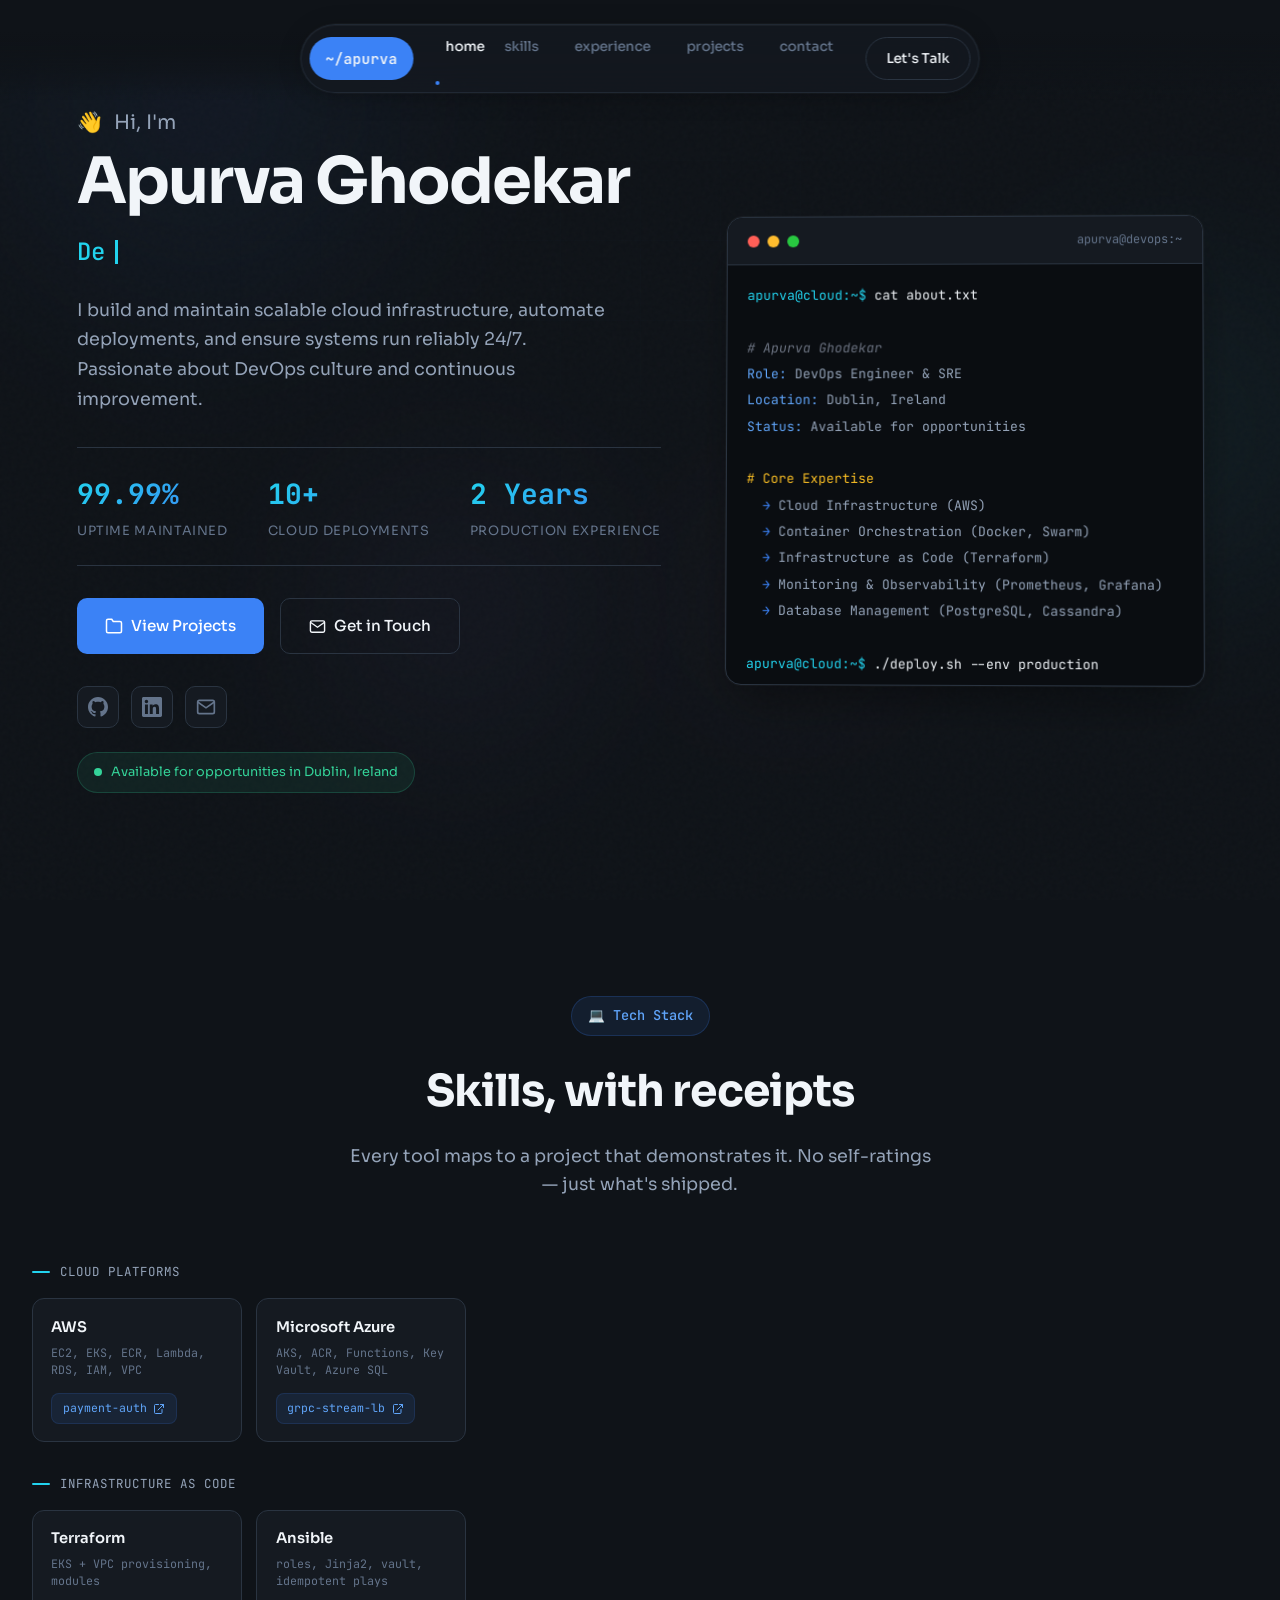
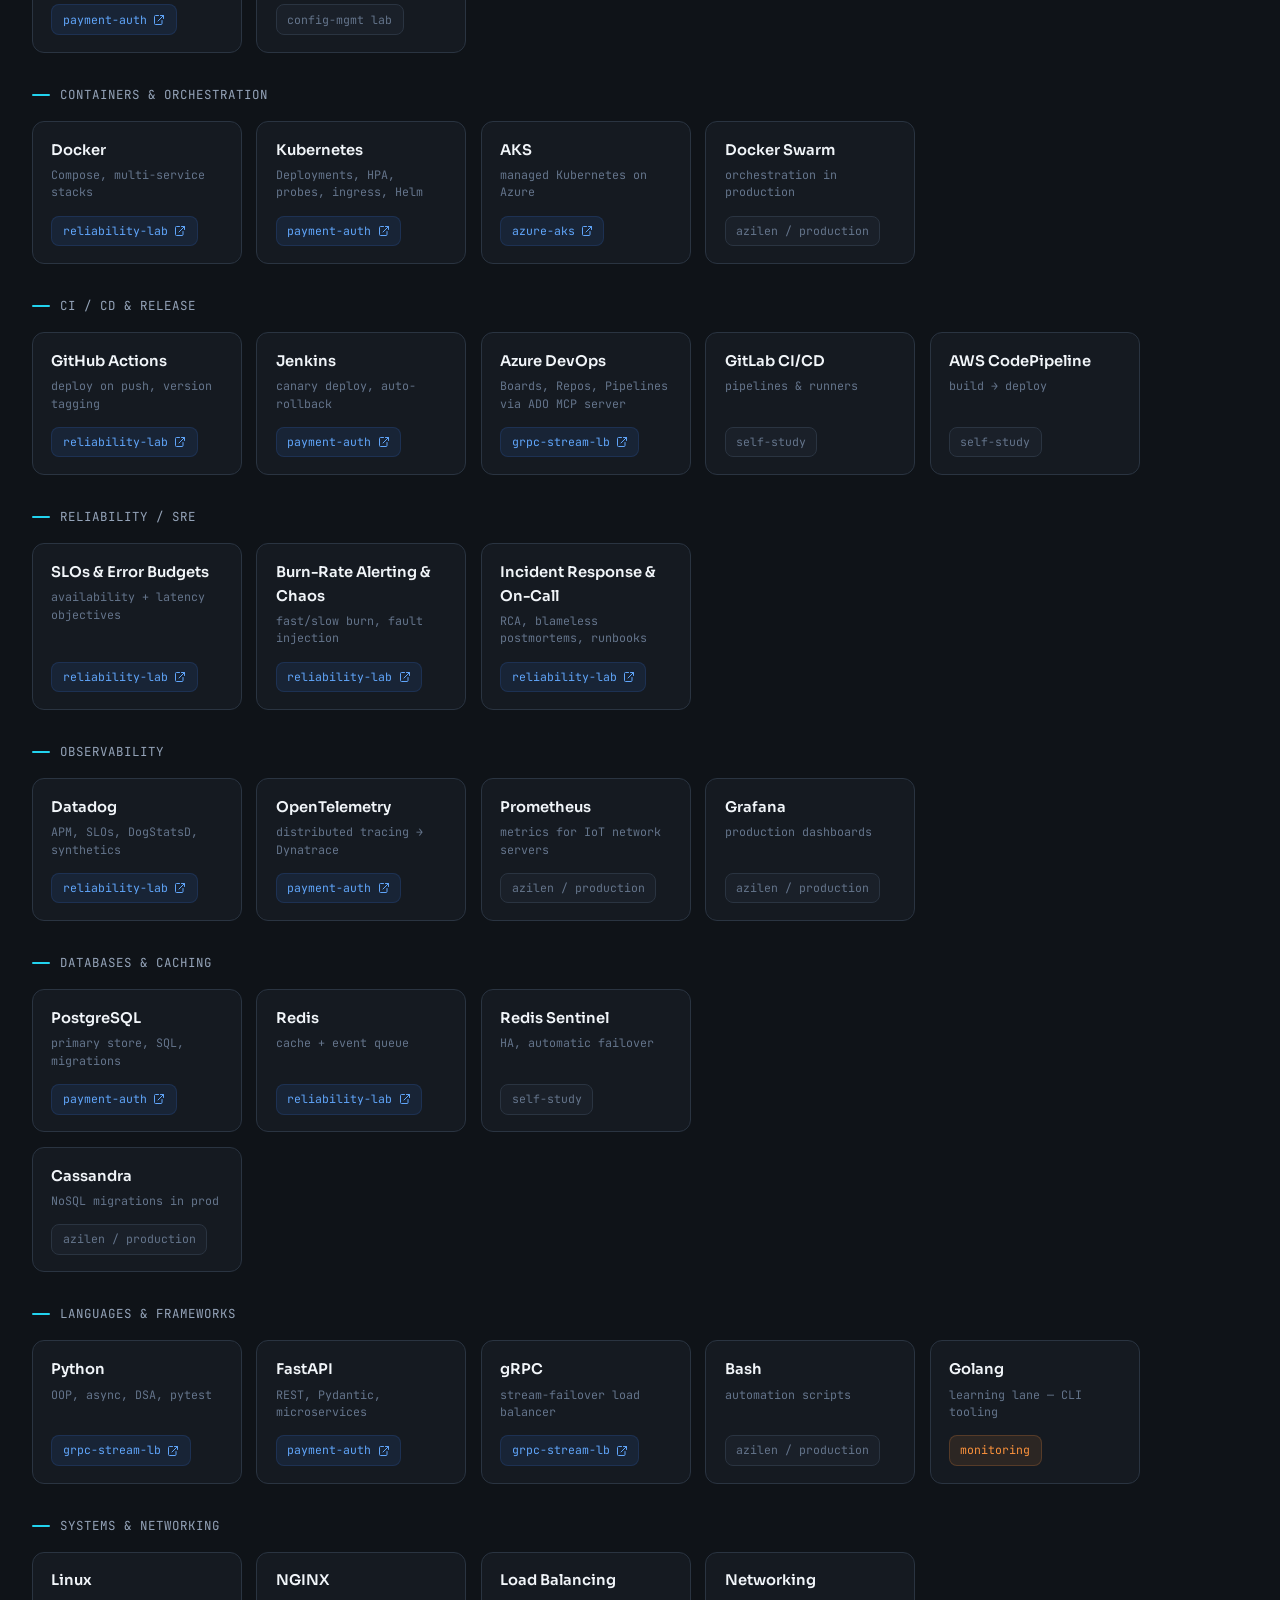
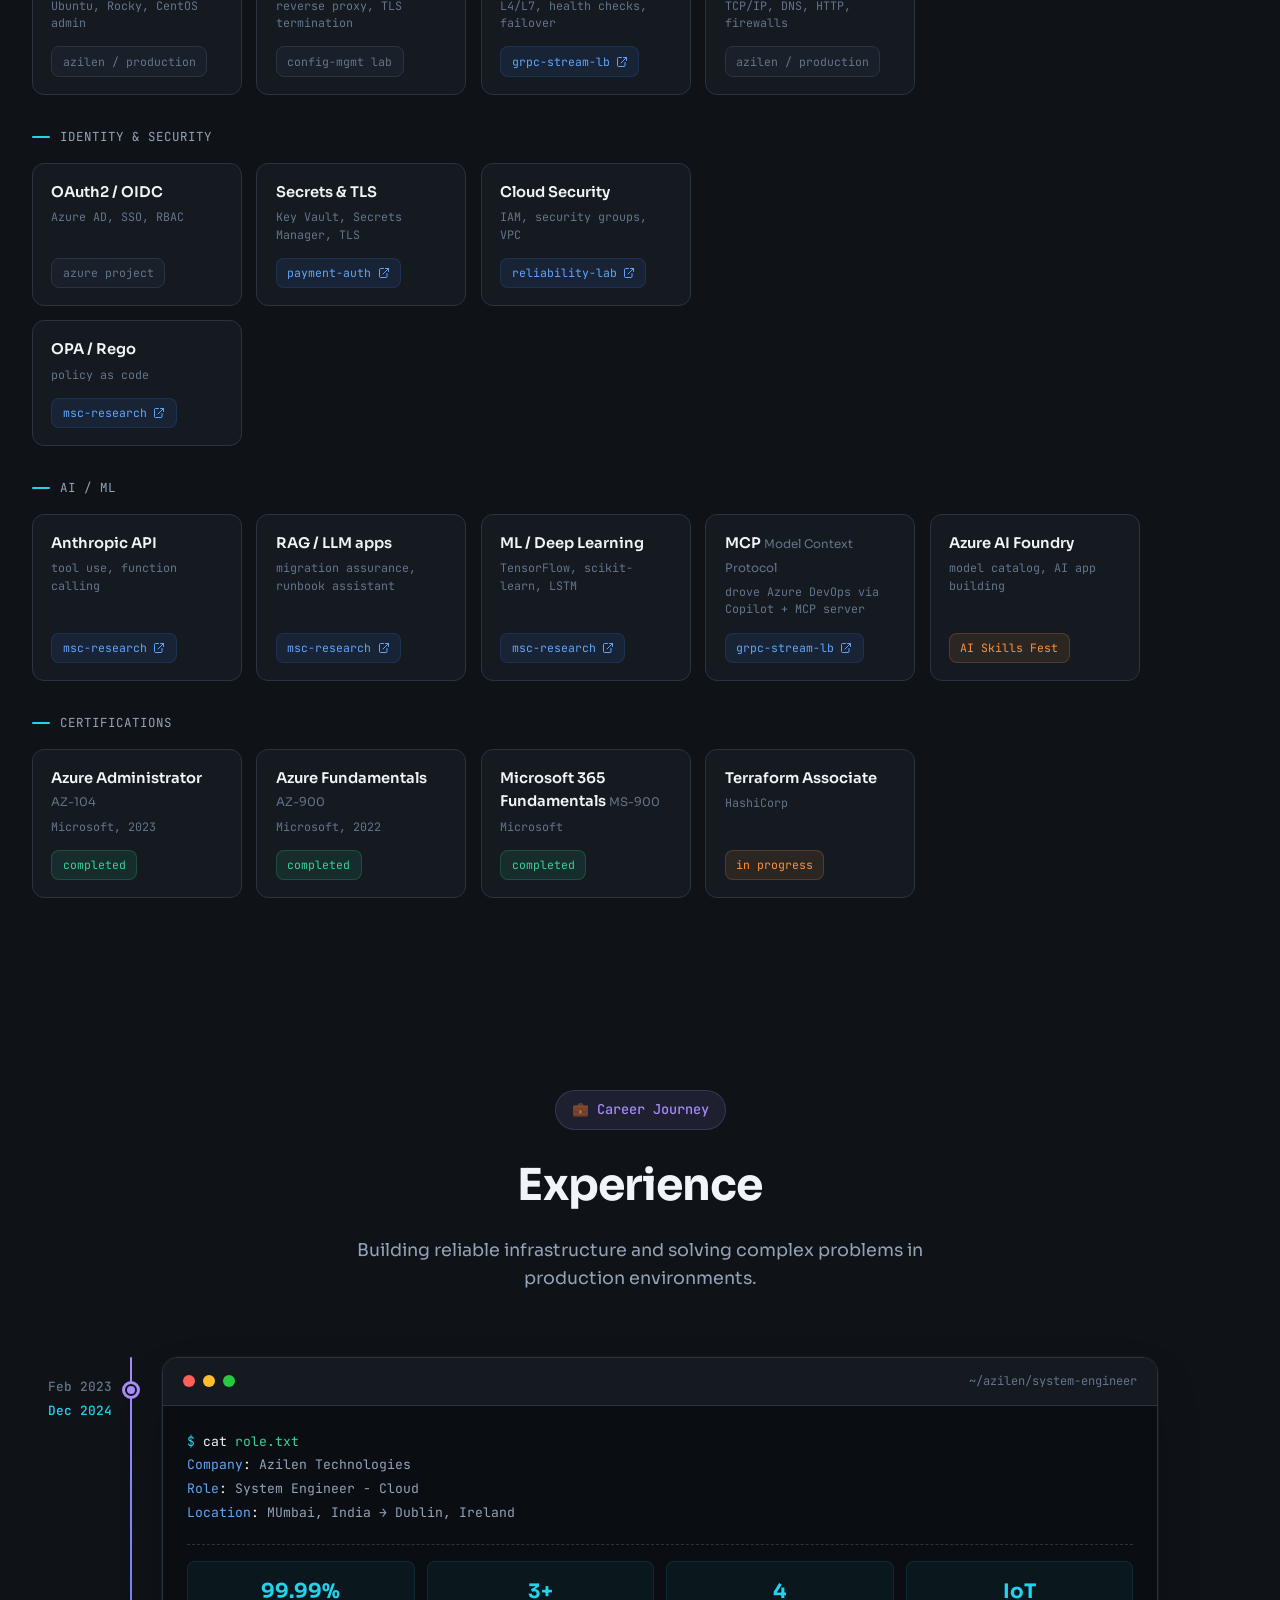
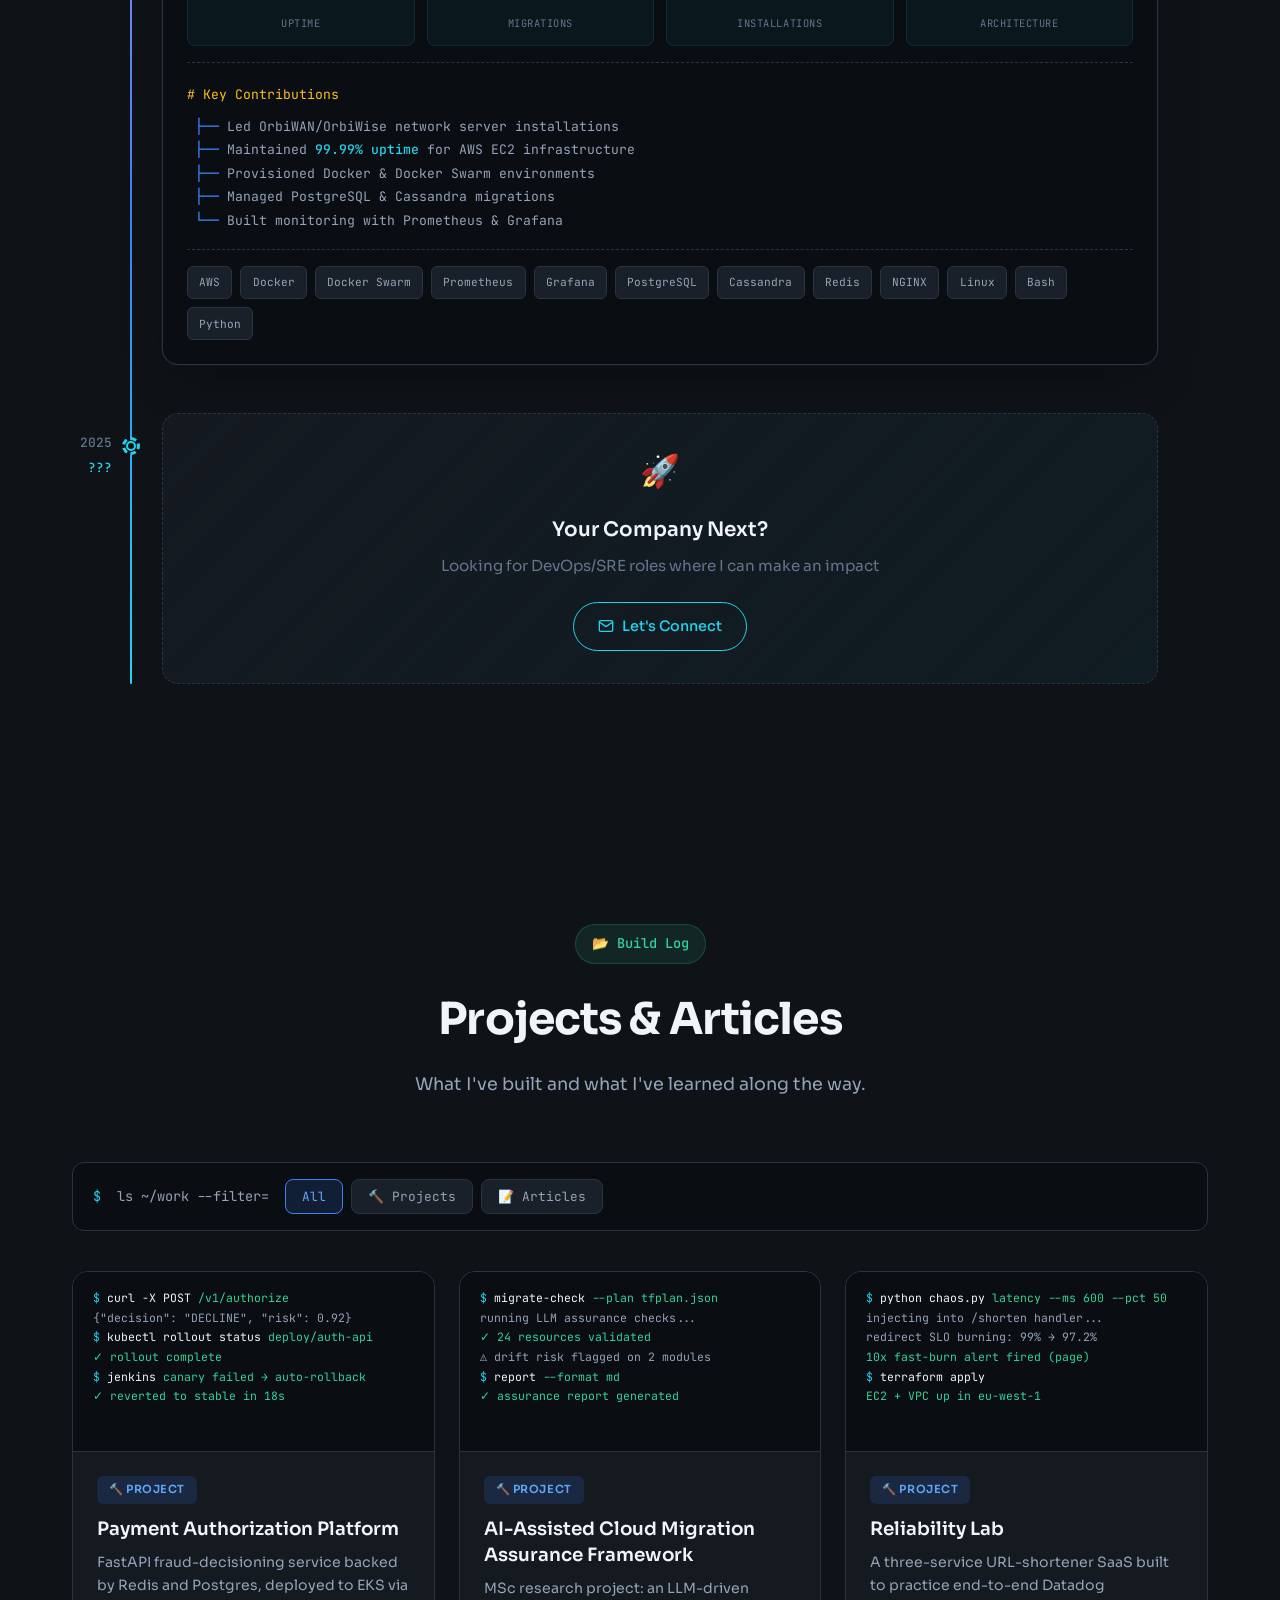
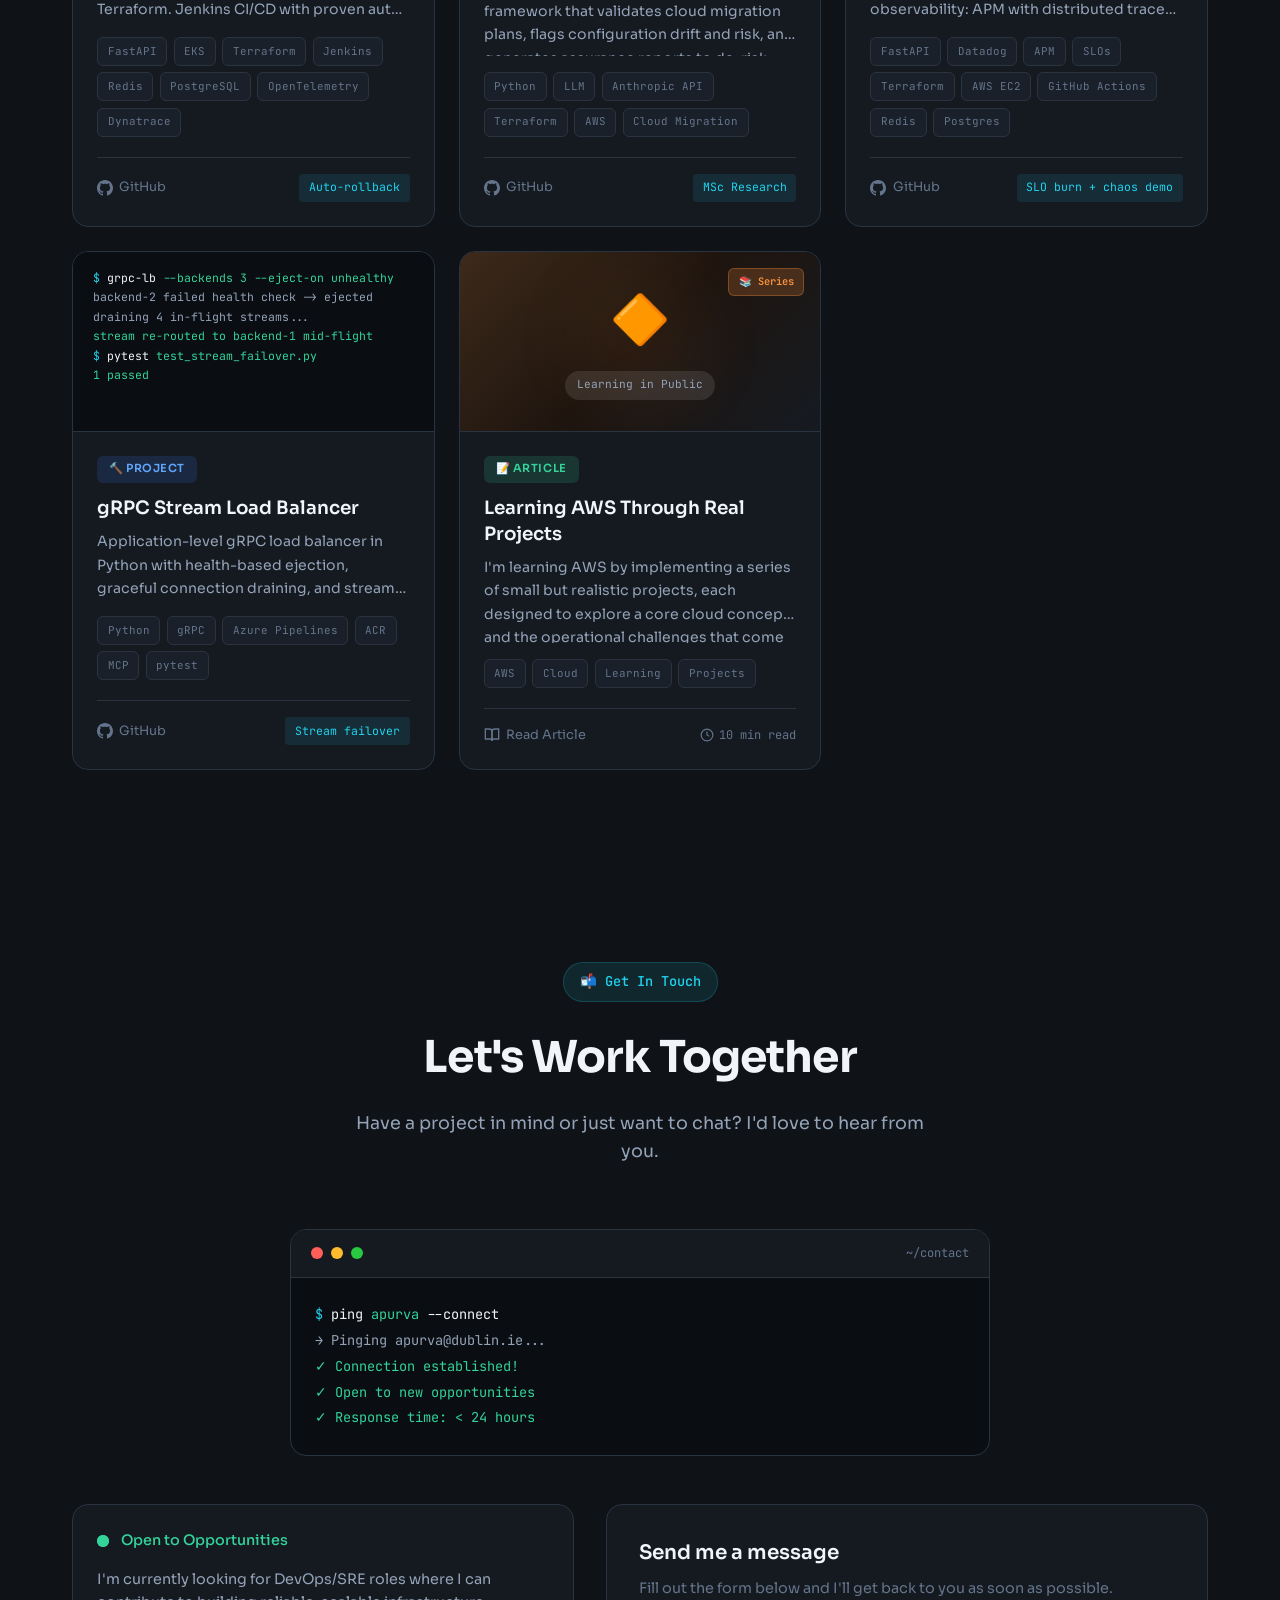
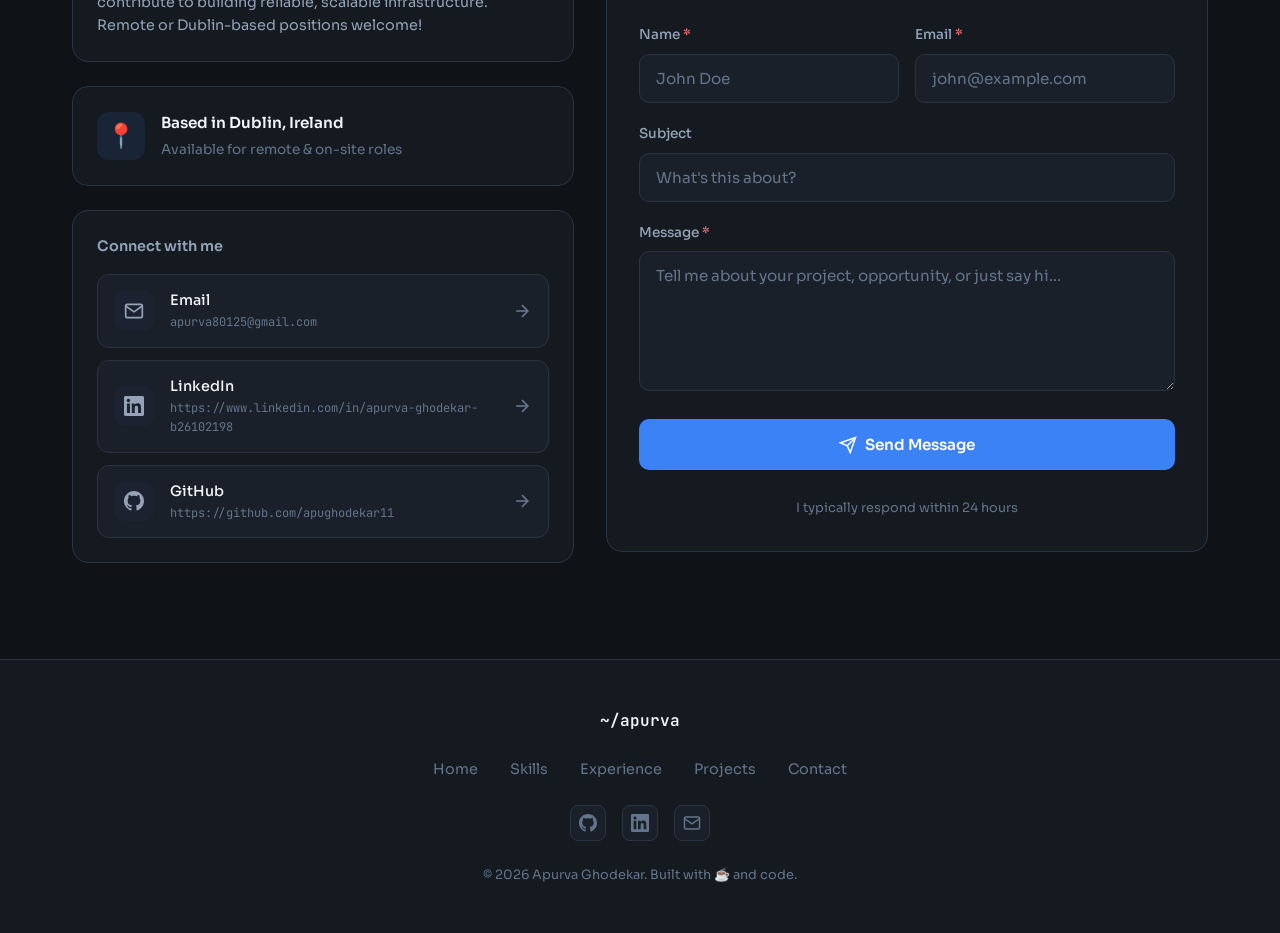
==== commit e13b23e2: "Fixing skills section styling" ====
--- a/index.html
+++ b/index.html
@@ -351,12 +351,12 @@
                     </div>
                     <div class="project-card-content">
                         <span class="project-card-type project">🔨 Project</span>
-                        <h3 class="project-card-title">Datadog Reliability Lab</h3>
+                        <h3 class="project-card-title">Reliability Lab</h3>
                         <p class="project-card-desc">A three-service URL-shortener SaaS built to practice end-to-end Datadog observability: APM with distributed traces across a Redis queue, custom DogStatsD metrics, two SLOs with fast/slow burn-rate alerts, synthetics, and a chaos layer that injects failures inside the request handler so the SLOs actually move. Terraform provisions VPC + EC2 in eu-west-1; GitHub Actions deploys on push and sends per-release deploy events to Datadog.</p>
                         <div class="project-card-tags"><span class="project-tag">FastAPI</span><span class="project-tag">Datadog</span><span class="project-tag">APM</span><span class="project-tag">SLOs</span><span class="project-tag">Terraform</span><span class="project-tag">AWS EC2</span><span class="project-tag">GitHub Actions</span><span class="project-tag">Redis</span><span class="project-tag">Postgres</span></div>
                         <div class="project-card-footer">
                             <div class="project-card-links">
-                                <a href="https://github.com/apughodekar11/datadog-reliability-lab" target="_blank" rel="noopener" class="project-card-link"><svg viewBox="0 0 24 24" fill="currentColor"><path d="M12 0c-6.626 0-12 5.373-12 12 0 5.302 3.438 9.8 8.207 11.387.599.111.793-.261.793-.577v-2.234c-3.338.726-4.033-1.416-4.033-1.416-.546-1.387-1.333-1.756-1.333-1.756-1.089-.745.083-.729.083-.729 1.205.084 1.839 1.237 1.839 1.237 1.07 1.834 2.807 1.304 3.492.997.107-.775.418-1.305.762-1.604-2.665-.305-5.467-1.334-5.467-5.931 0-1.311.469-2.381 1.236-3.221-.124-.303-.535-1.524.117-3.176 0 0 1.008-.322 3.301 1.23.957-.266 1.983-.399 3.003-.404 1.02.005 2.047.138 3.006.404 2.291-1.552 3.297-1.23 3.297-1.23.653 1.653.242 2.874.118 3.176.77.84 1.235 1.911 1.235 3.221 0 4.609-2.807 5.624-5.479 5.921.43.372.823 1.102.823 2.222v3.293c0 .319.192.694.801.576 4.765-1.589 8.199-6.086 8.199-11.386 0-6.627-5.373-12-12-12z"/></svg>GitHub</a>
+                                <a href="https://github.com/apughodekar11/reliability-lab" target="_blank" rel="noopener" class="project-card-link"><svg viewBox="0 0 24 24" fill="currentColor"><path d="M12 0c-6.626 0-12 5.373-12 12 0 5.302 3.438 9.8 8.207 11.387.599.111.793-.261.793-.577v-2.234c-3.338.726-4.033-1.416-4.033-1.416-.546-1.387-1.333-1.756-1.333-1.756-1.089-.745.083-.729.083-.729 1.205.084 1.839 1.237 1.839 1.237 1.07 1.834 2.807 1.304 3.492.997.107-.775.418-1.305.762-1.604-2.665-.305-5.467-1.334-5.467-5.931 0-1.311.469-2.381 1.236-3.221-.124-.303-.535-1.524.117-3.176 0 0 1.008-.322 3.301 1.23.957-.266 1.983-.399 3.003-.404 1.02.005 2.047.138 3.006.404 2.291-1.552 3.297-1.23 3.297-1.23.653 1.653.242 2.874.118 3.176.77.84 1.235 1.911 1.235 3.221 0 4.609-2.807 5.624-5.479 5.921.43.372.823 1.102.823 2.222v3.293c0 .319.192.694.801.576 4.765-1.589 8.199-6.086 8.199-11.386 0-6.627-5.373-12-12-12z"/></svg>GitHub</a>
                             </div>
                             <span class="project-card-meta">SLO burn + chaos demo</span>
                         </div>
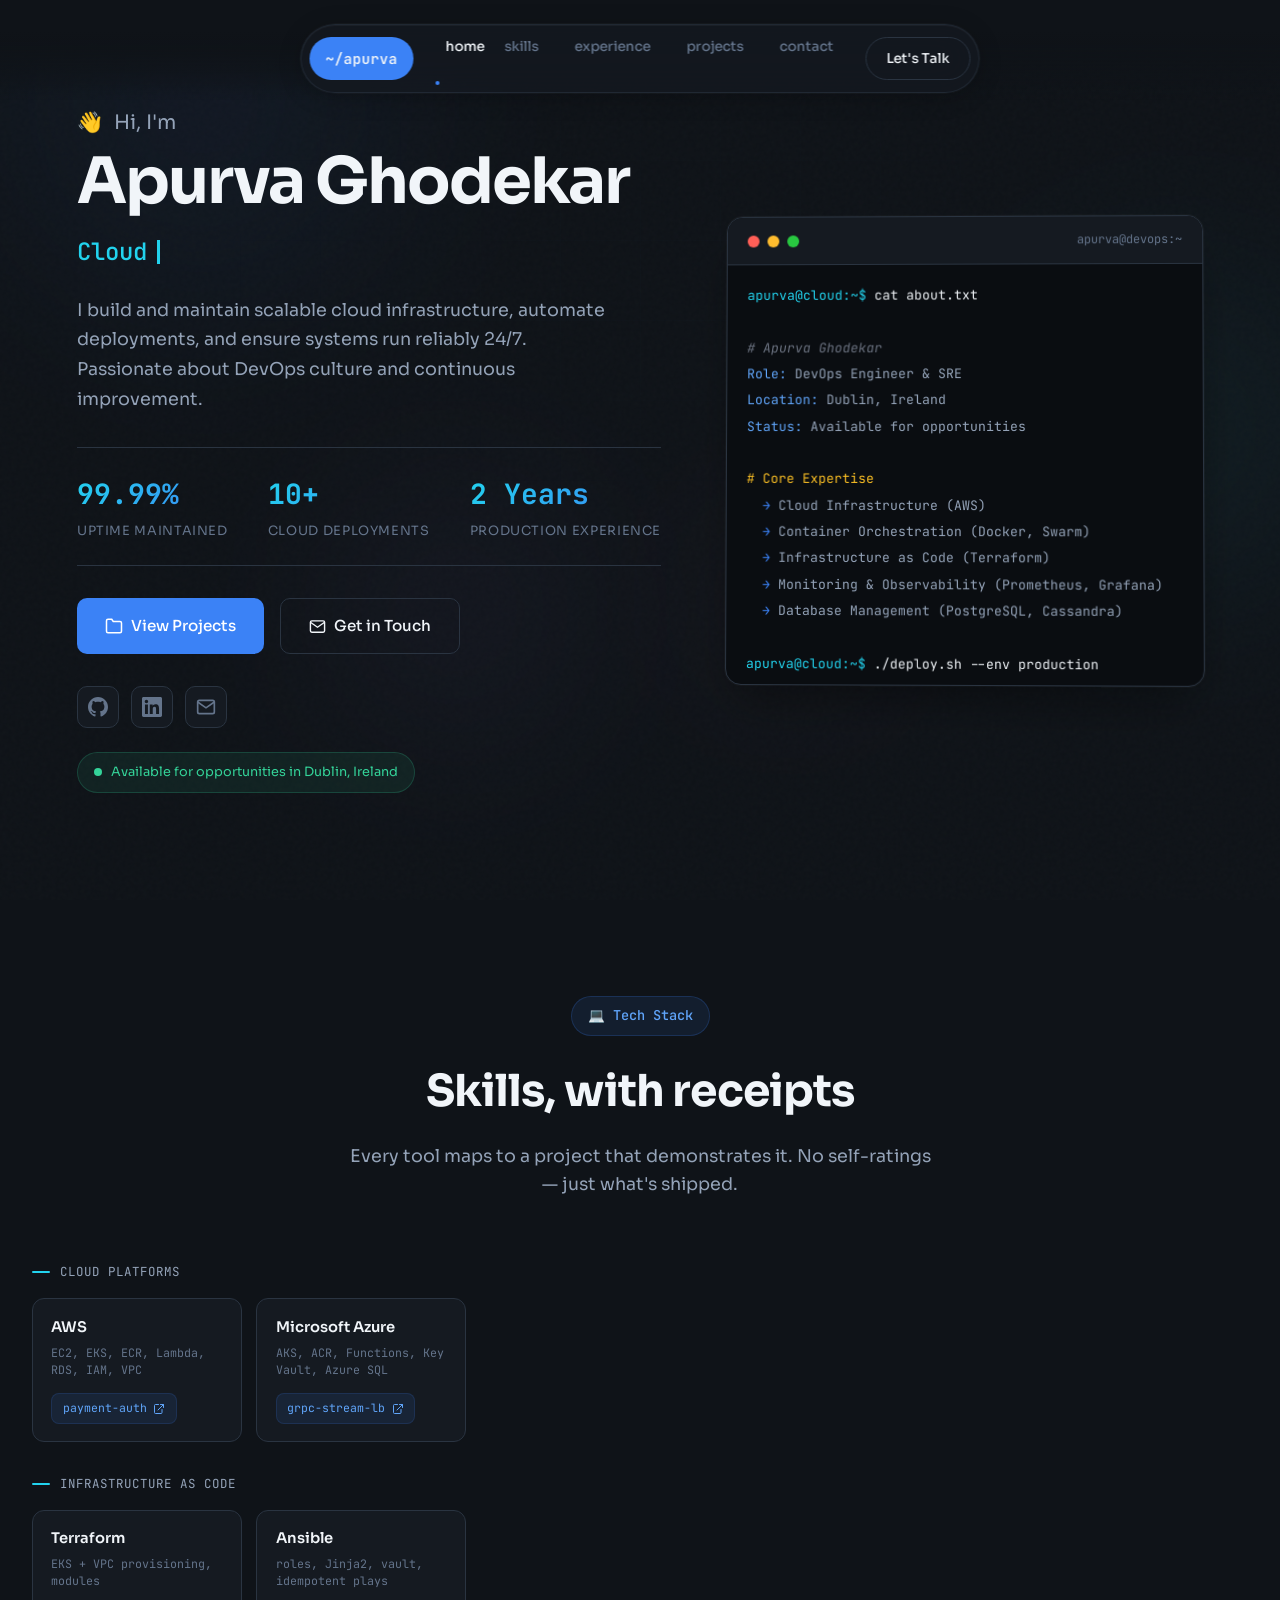
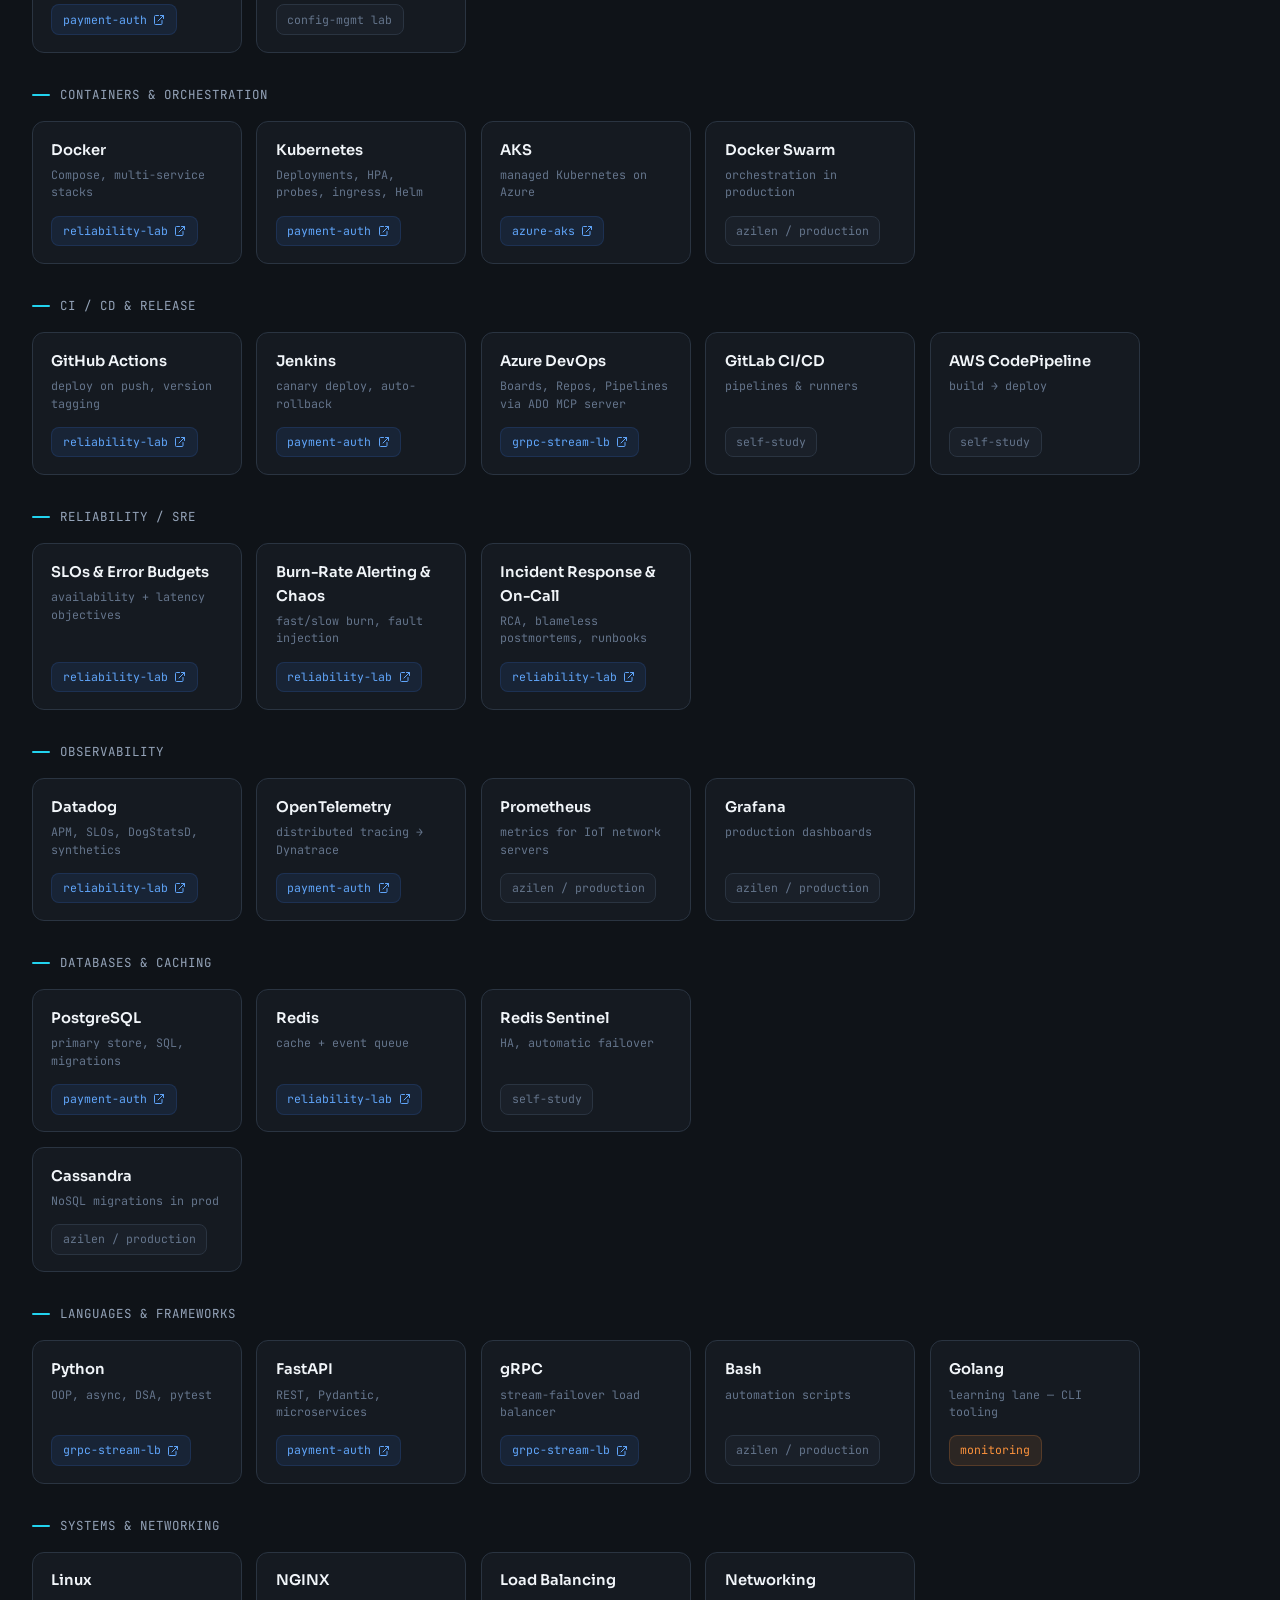
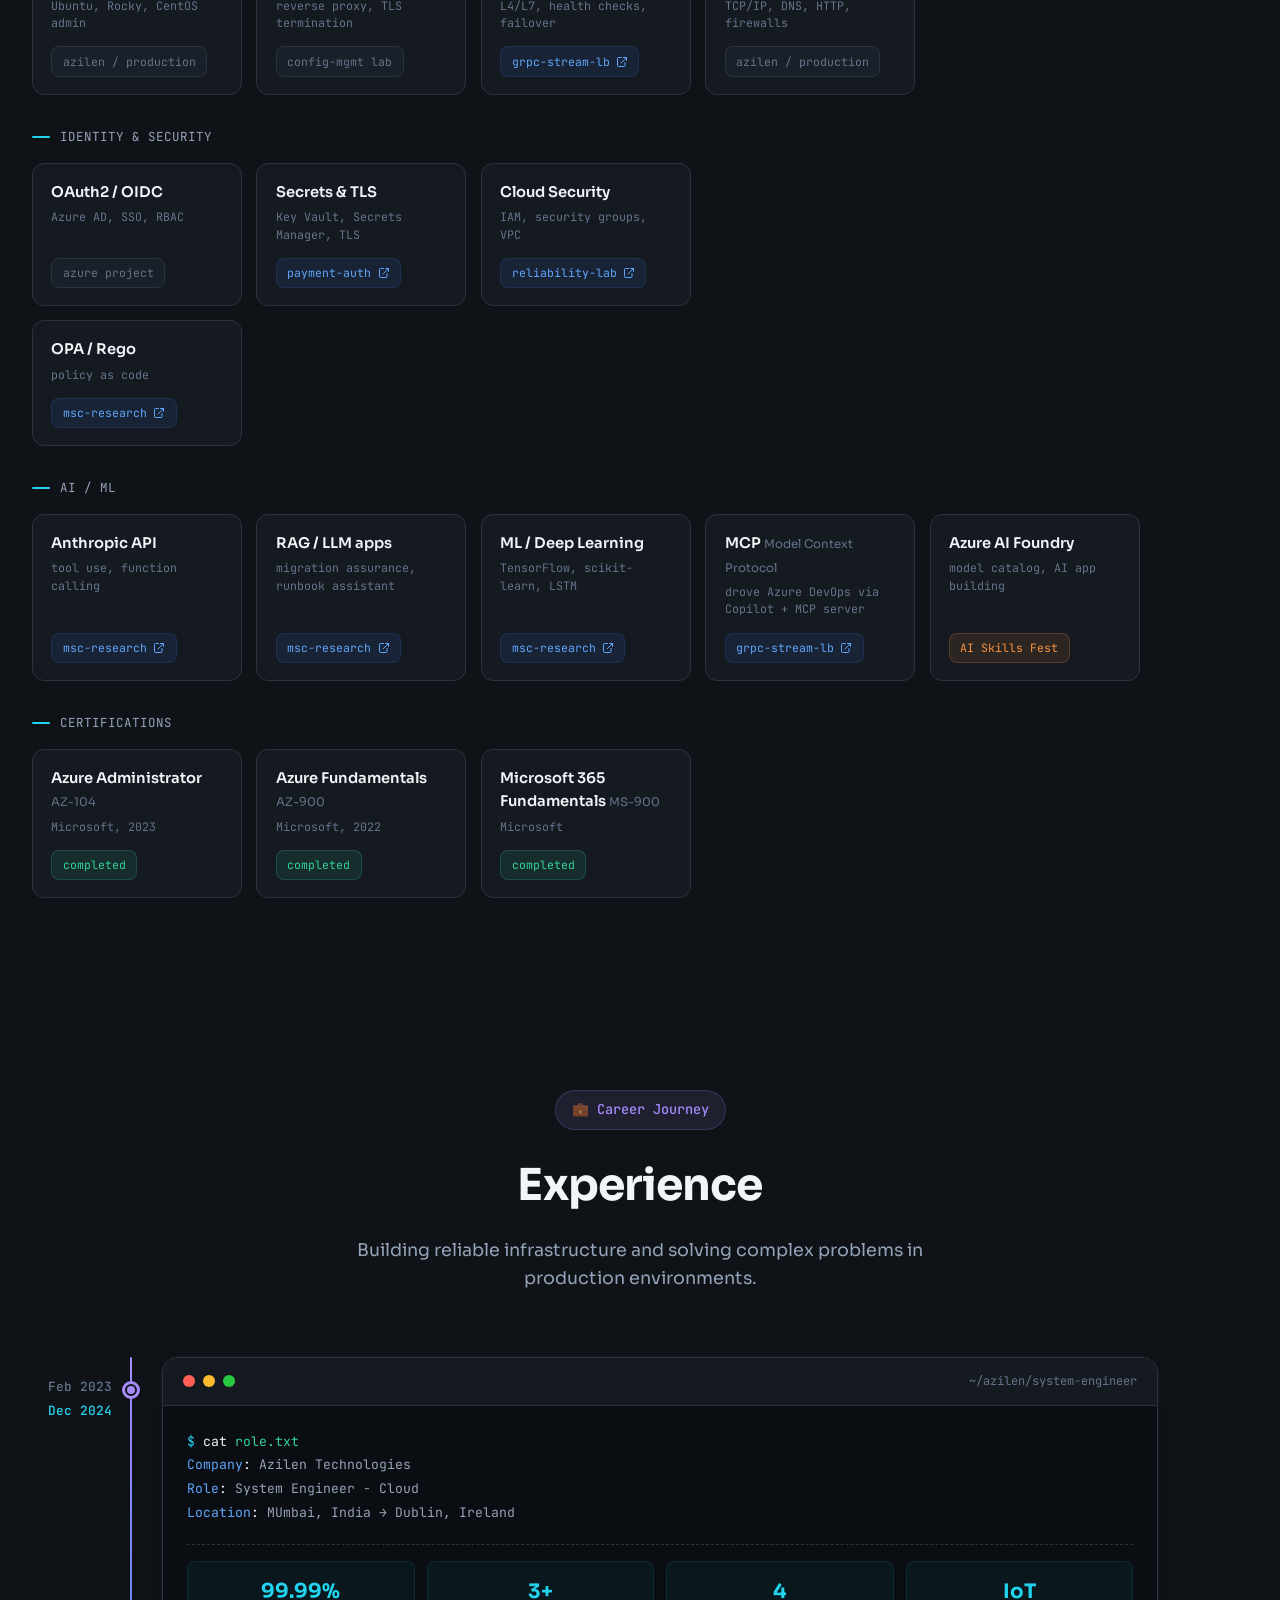
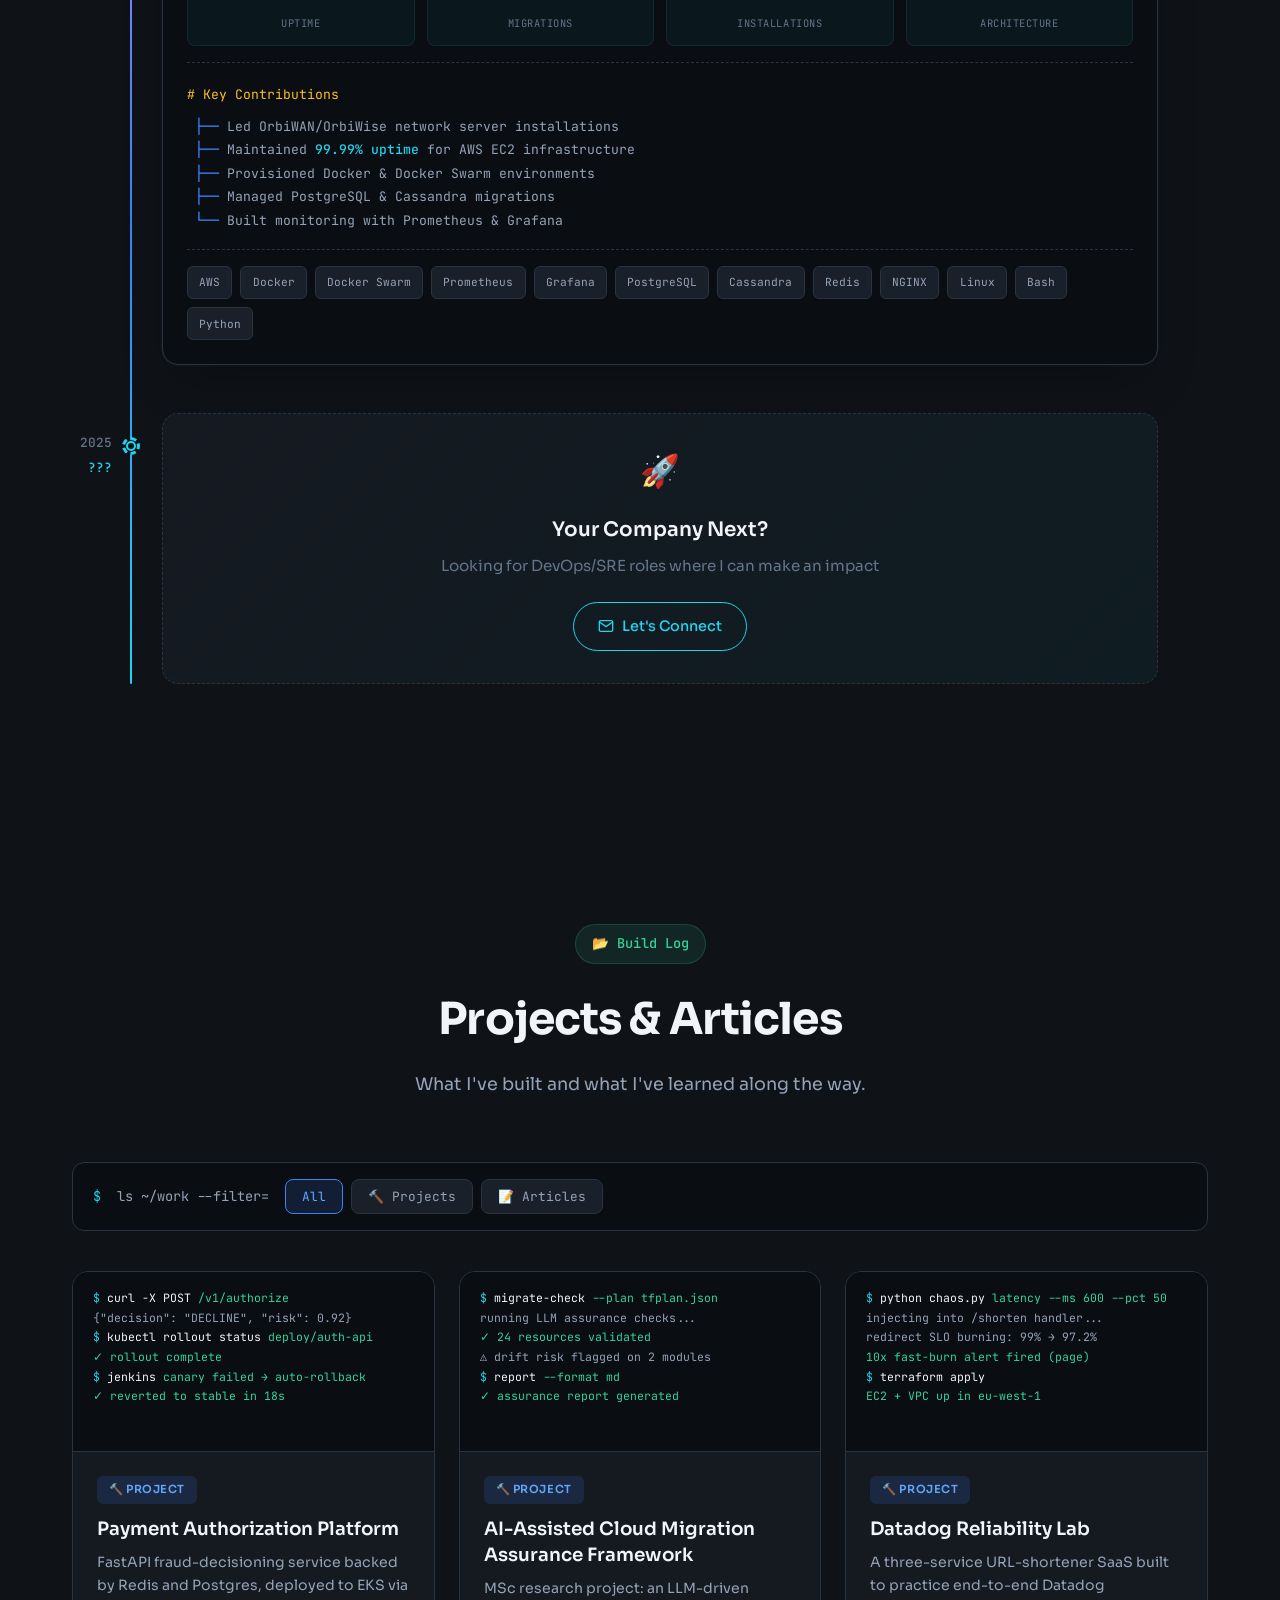
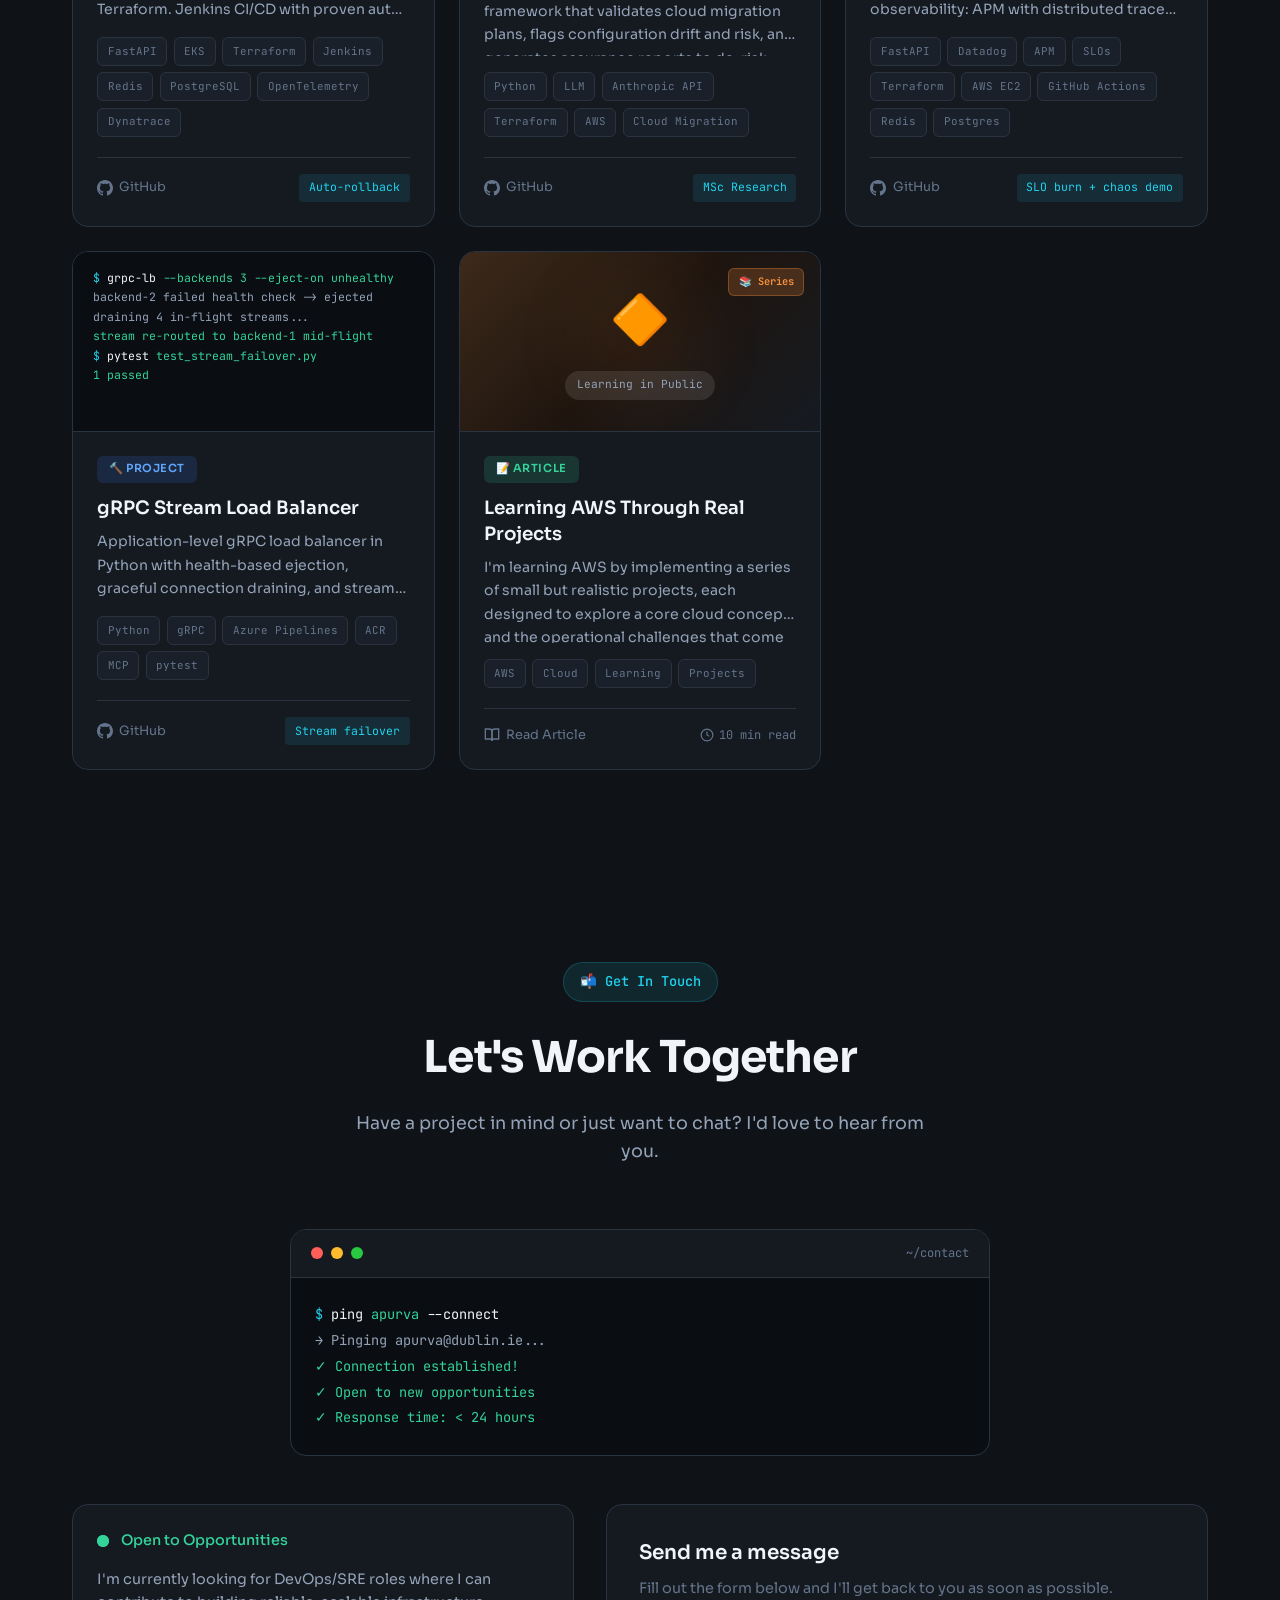
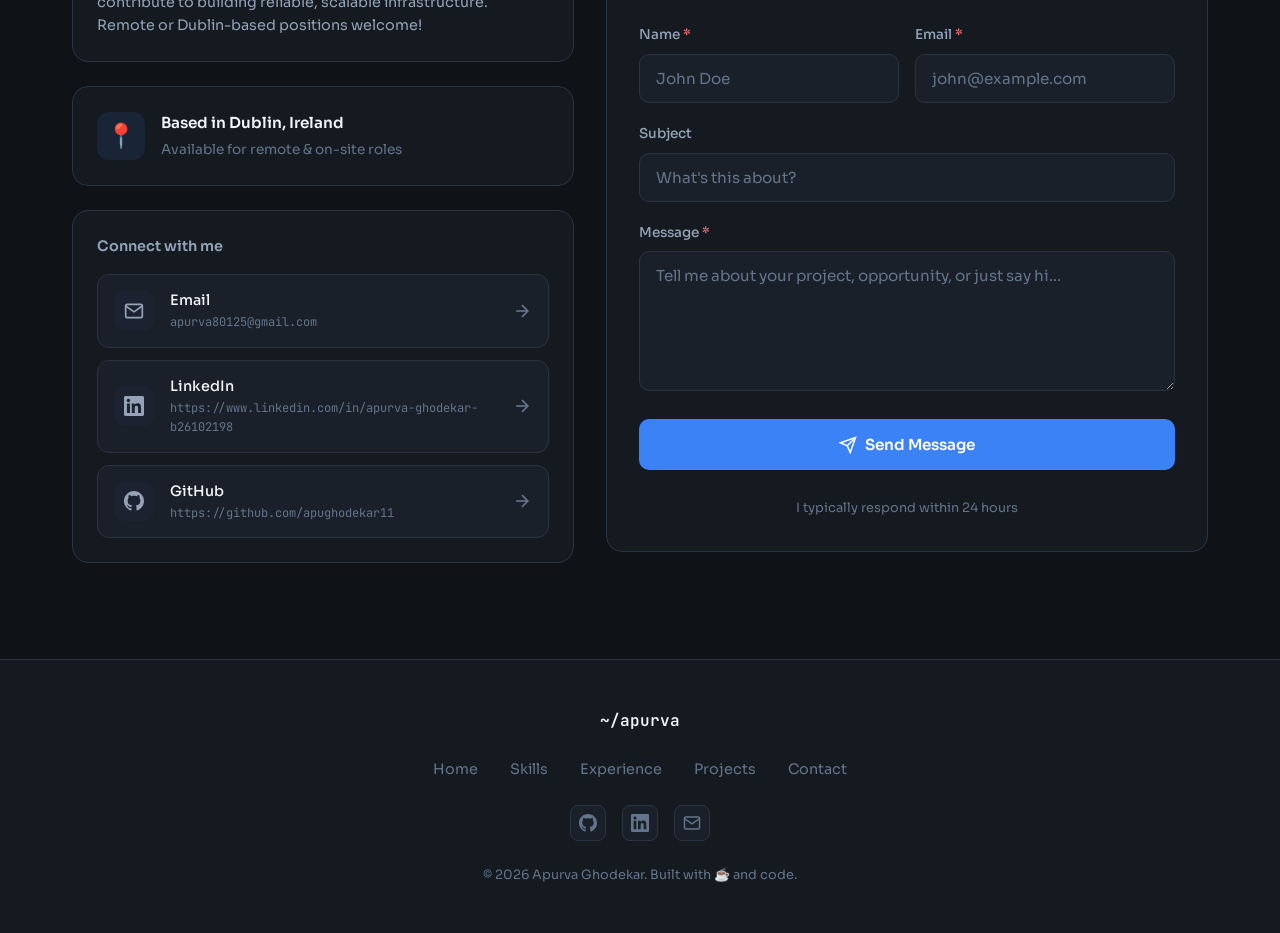
==== commit 06403142: "html change" ====
--- a/index.html
+++ b/index.html
@@ -218,7 +218,6 @@
                         <div class="skill-box"><div class="skill-box-name">Azure Administrator <small>AZ-104</small></div><div class="skill-box-ctx">Microsoft, 2023</div><span class="skill-chip done">completed</span></div>
                         <div class="skill-box"><div class="skill-box-name">Azure Fundamentals <small>AZ-900</small></div><div class="skill-box-ctx">Microsoft, 2022</div><span class="skill-chip done">completed</span></div>
                         <div class="skill-box"><div class="skill-box-name">Microsoft 365 Fundamentals <small>MS-900</small></div><div class="skill-box-ctx">Microsoft</div><span class="skill-chip done">completed</span></div>
-                        <div class="skill-box"><div class="skill-box-name">Terraform Associate</div><div class="skill-box-ctx">HashiCorp</div><span class="skill-chip learn">in progress</span></div>
                     </div>
                 </div>
             </div>
@@ -351,12 +350,12 @@
                     </div>
                     <div class="project-card-content">
                         <span class="project-card-type project">🔨 Project</span>
-                        <h3 class="project-card-title">Reliability Lab</h3>
+                        <h3 class="project-card-title">Datadog Reliability Lab</h3>
                         <p class="project-card-desc">A three-service URL-shortener SaaS built to practice end-to-end Datadog observability: APM with distributed traces across a Redis queue, custom DogStatsD metrics, two SLOs with fast/slow burn-rate alerts, synthetics, and a chaos layer that injects failures inside the request handler so the SLOs actually move. Terraform provisions VPC + EC2 in eu-west-1; GitHub Actions deploys on push and sends per-release deploy events to Datadog.</p>
                         <div class="project-card-tags"><span class="project-tag">FastAPI</span><span class="project-tag">Datadog</span><span class="project-tag">APM</span><span class="project-tag">SLOs</span><span class="project-tag">Terraform</span><span class="project-tag">AWS EC2</span><span class="project-tag">GitHub Actions</span><span class="project-tag">Redis</span><span class="project-tag">Postgres</span></div>
                         <div class="project-card-footer">
                             <div class="project-card-links">
-                                <a href="https://github.com/apughodekar11/reliability-lab" target="_blank" rel="noopener" class="project-card-link"><svg viewBox="0 0 24 24" fill="currentColor"><path d="M12 0c-6.626 0-12 5.373-12 12 0 5.302 3.438 9.8 8.207 11.387.599.111.793-.261.793-.577v-2.234c-3.338.726-4.033-1.416-4.033-1.416-.546-1.387-1.333-1.756-1.333-1.756-1.089-.745.083-.729.083-.729 1.205.084 1.839 1.237 1.839 1.237 1.07 1.834 2.807 1.304 3.492.997.107-.775.418-1.305.762-1.604-2.665-.305-5.467-1.334-5.467-5.931 0-1.311.469-2.381 1.236-3.221-.124-.303-.535-1.524.117-3.176 0 0 1.008-.322 3.301 1.23.957-.266 1.983-.399 3.003-.404 1.02.005 2.047.138 3.006.404 2.291-1.552 3.297-1.23 3.297-1.23.653 1.653.242 2.874.118 3.176.77.84 1.235 1.911 1.235 3.221 0 4.609-2.807 5.624-5.479 5.921.43.372.823 1.102.823 2.222v3.293c0 .319.192.694.801.576 4.765-1.589 8.199-6.086 8.199-11.386 0-6.627-5.373-12-12-12z"/></svg>GitHub</a>
+                                <a href="https://github.com/apughodekar11/datadog-reliability-lab" target="_blank" rel="noopener" class="project-card-link"><svg viewBox="0 0 24 24" fill="currentColor"><path d="M12 0c-6.626 0-12 5.373-12 12 0 5.302 3.438 9.8 8.207 11.387.599.111.793-.261.793-.577v-2.234c-3.338.726-4.033-1.416-4.033-1.416-.546-1.387-1.333-1.756-1.333-1.756-1.089-.745.083-.729.083-.729 1.205.084 1.839 1.237 1.839 1.237 1.07 1.834 2.807 1.304 3.492.997.107-.775.418-1.305.762-1.604-2.665-.305-5.467-1.334-5.467-5.931 0-1.311.469-2.381 1.236-3.221-.124-.303-.535-1.524.117-3.176 0 0 1.008-.322 3.301 1.23.957-.266 1.983-.399 3.003-.404 1.02.005 2.047.138 3.006.404 2.291-1.552 3.297-1.23 3.297-1.23.653 1.653.242 2.874.118 3.176.77.84 1.235 1.911 1.235 3.221 0 4.609-2.807 5.624-5.479 5.921.43.372.823 1.102.823 2.222v3.293c0 .319.192.694.801.576 4.765-1.589 8.199-6.086 8.199-11.386 0-6.627-5.373-12-12-12z"/></svg>GitHub</a>
                             </div>
                             <span class="project-card-meta">SLO burn + chaos demo</span>
                         </div>
@@ -495,4 +494,4 @@
     <script src="js/main.js"></script>
     <script src="js/contact-form.js"></script>
 </body>
-</html>+</html>
